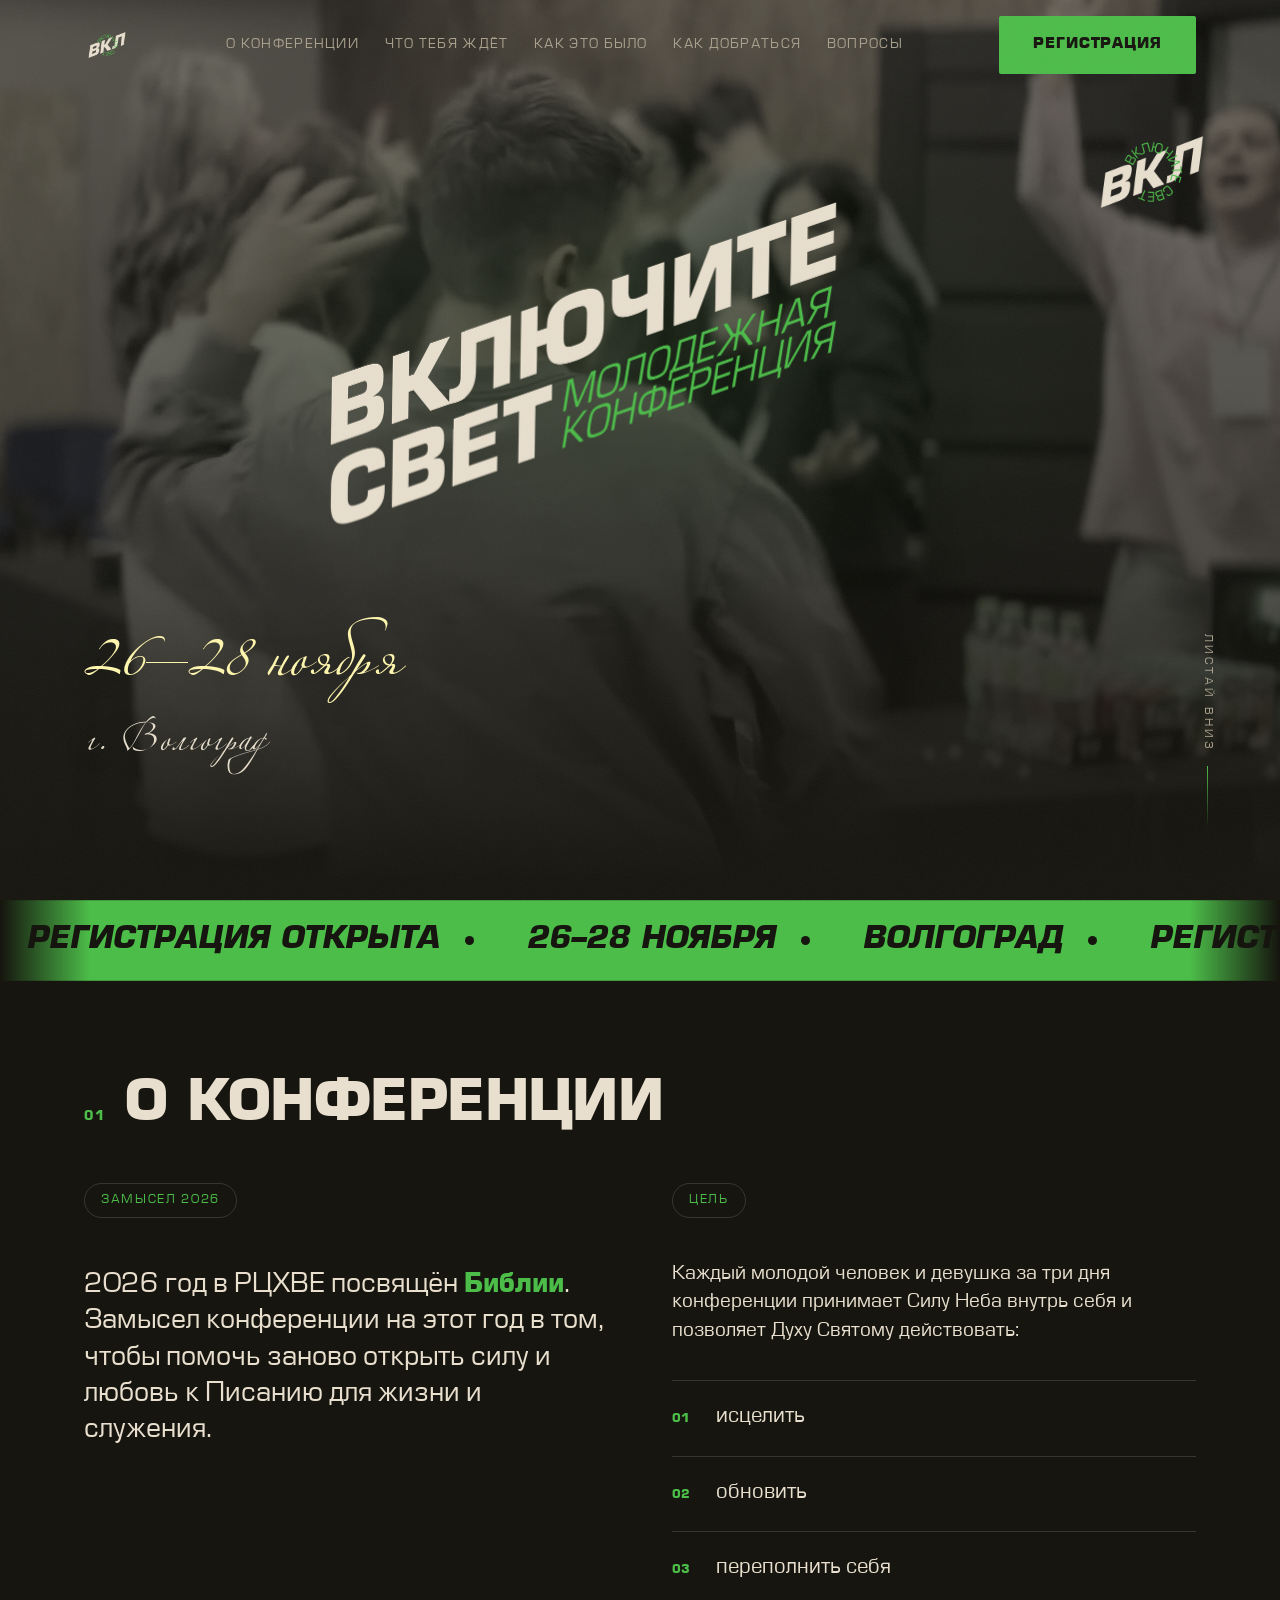
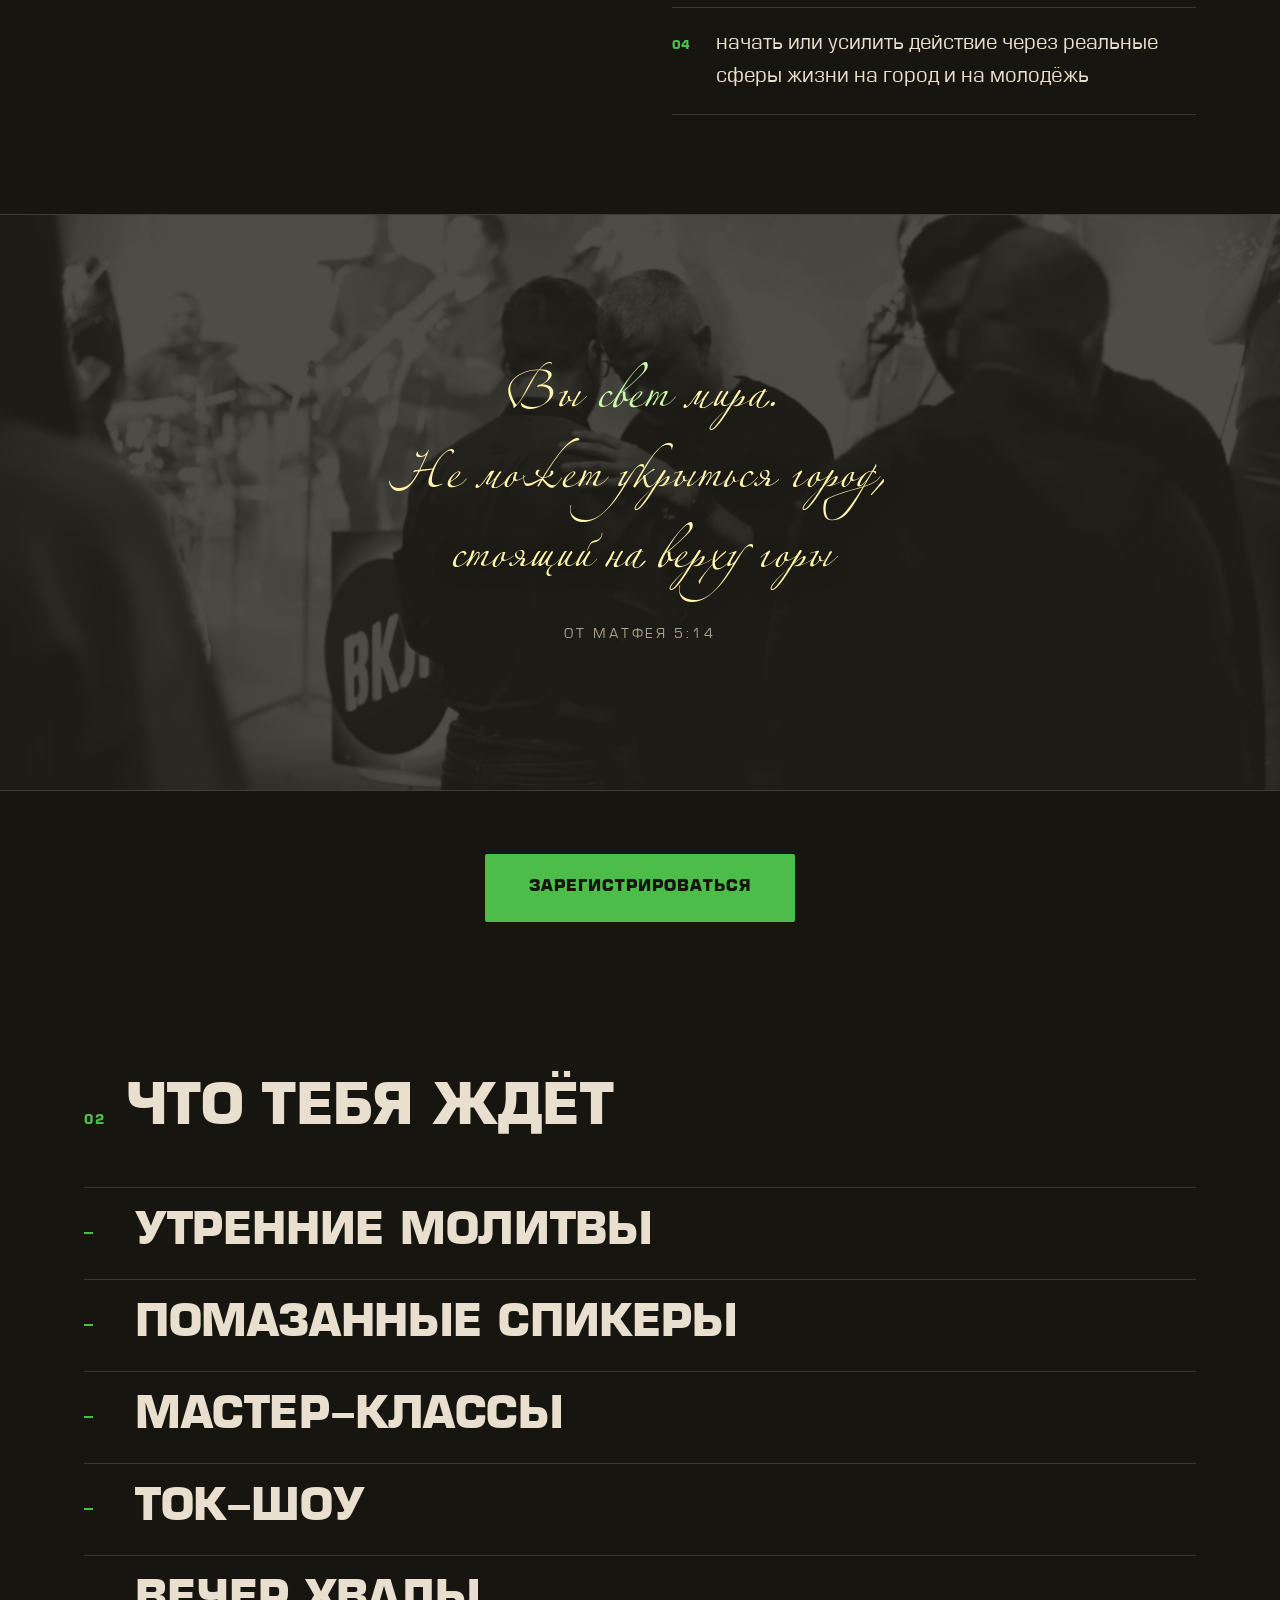
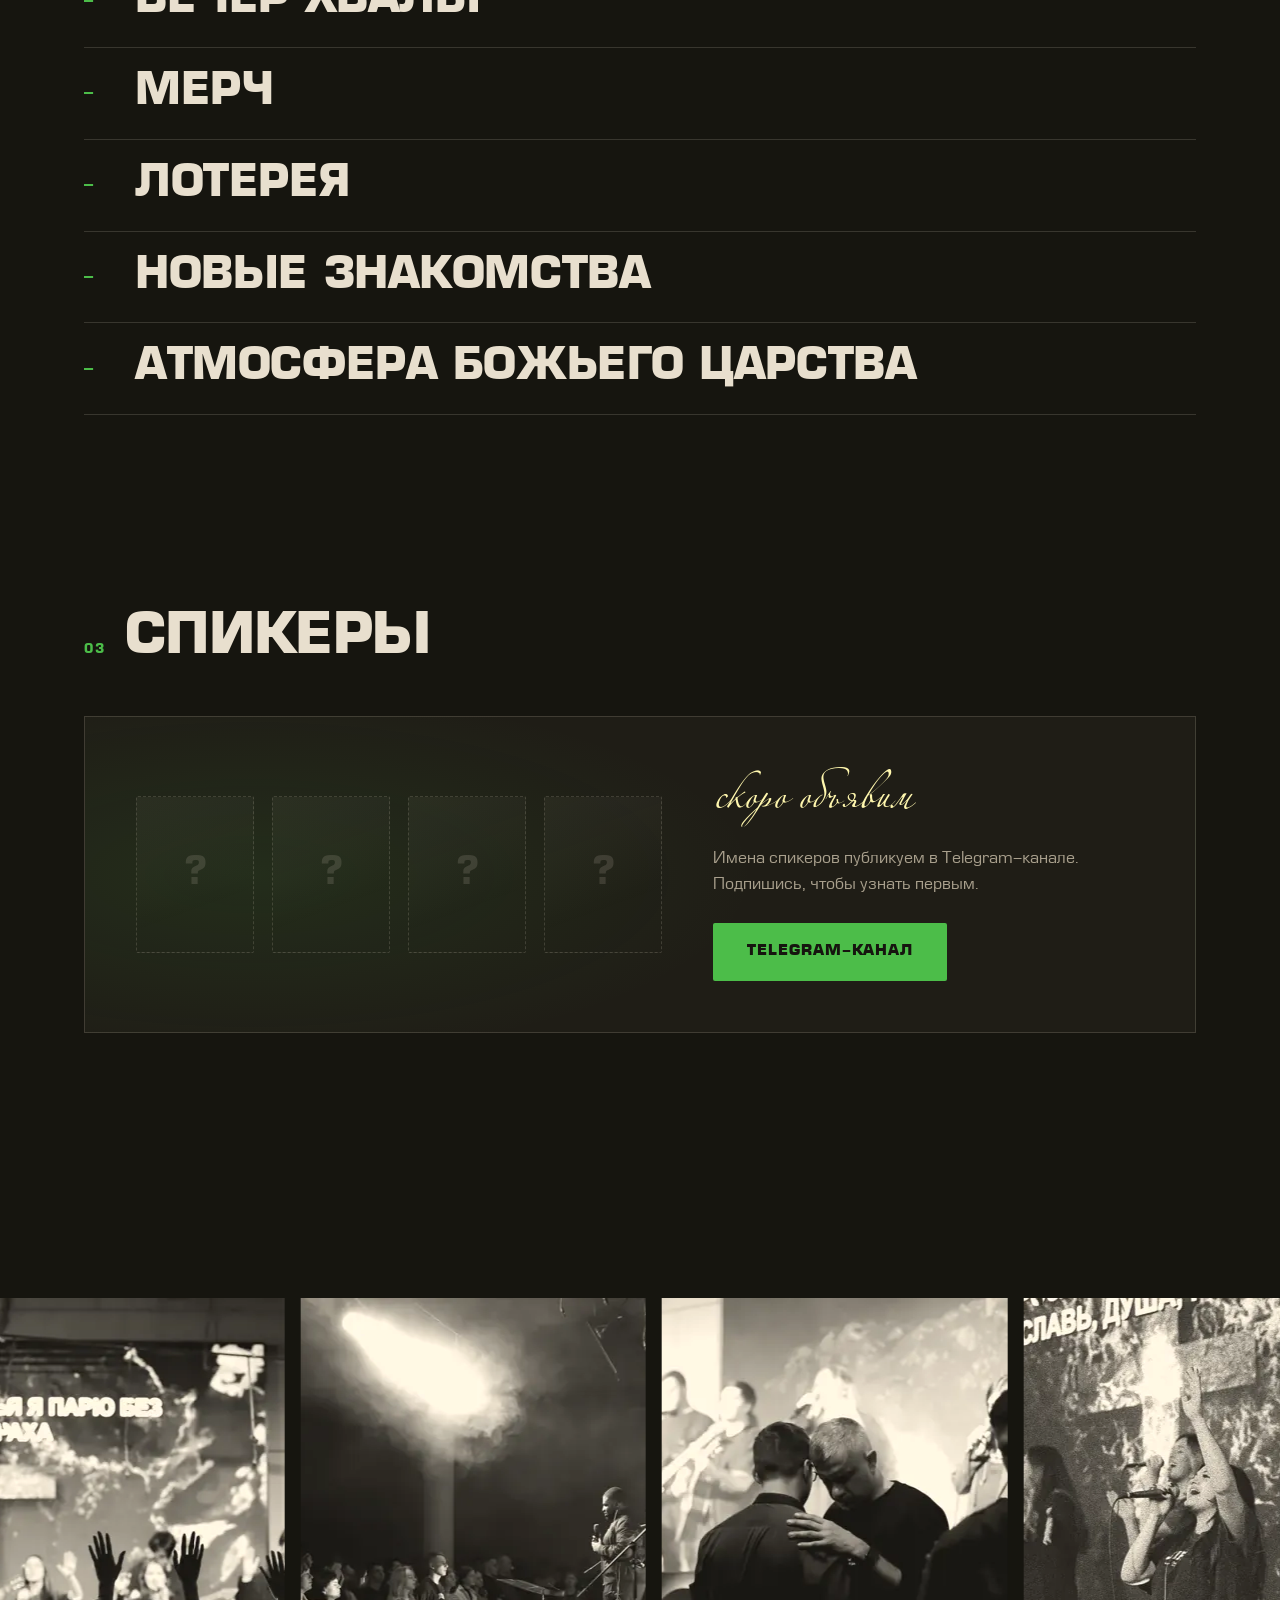
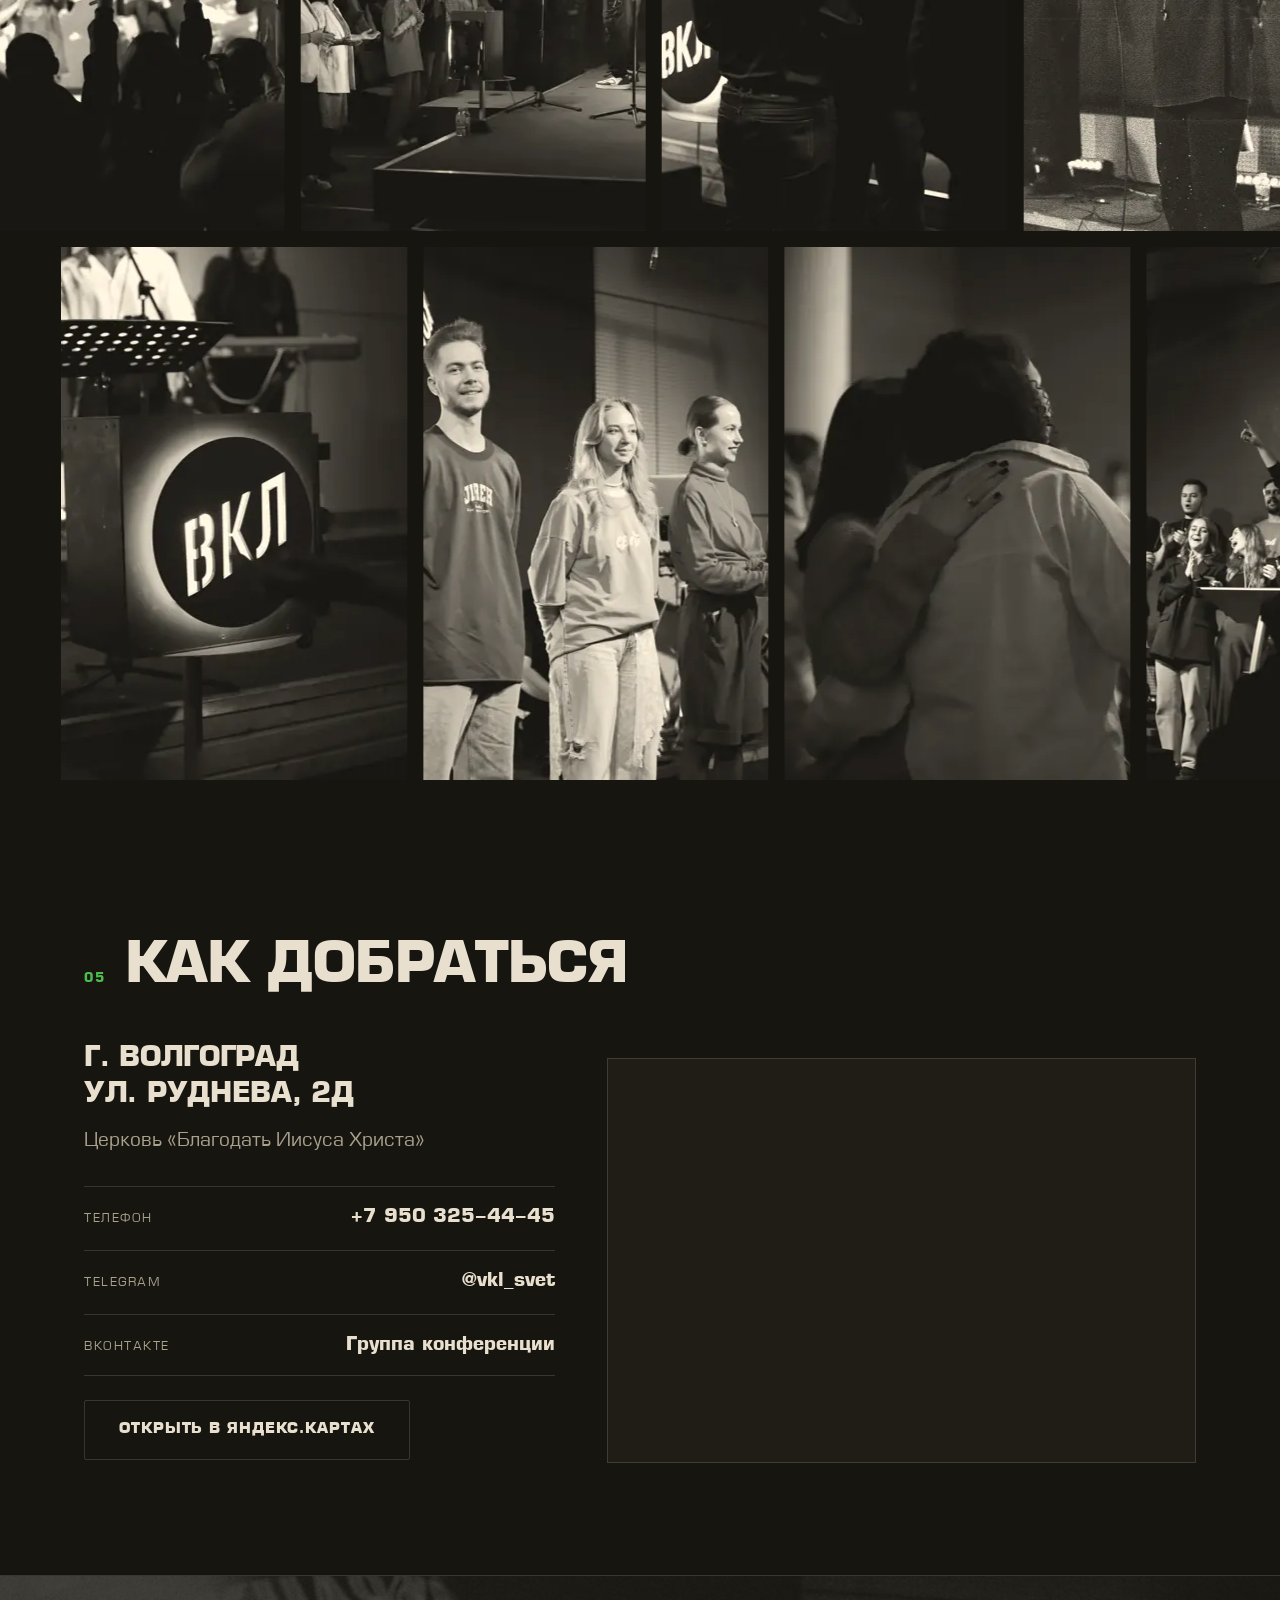
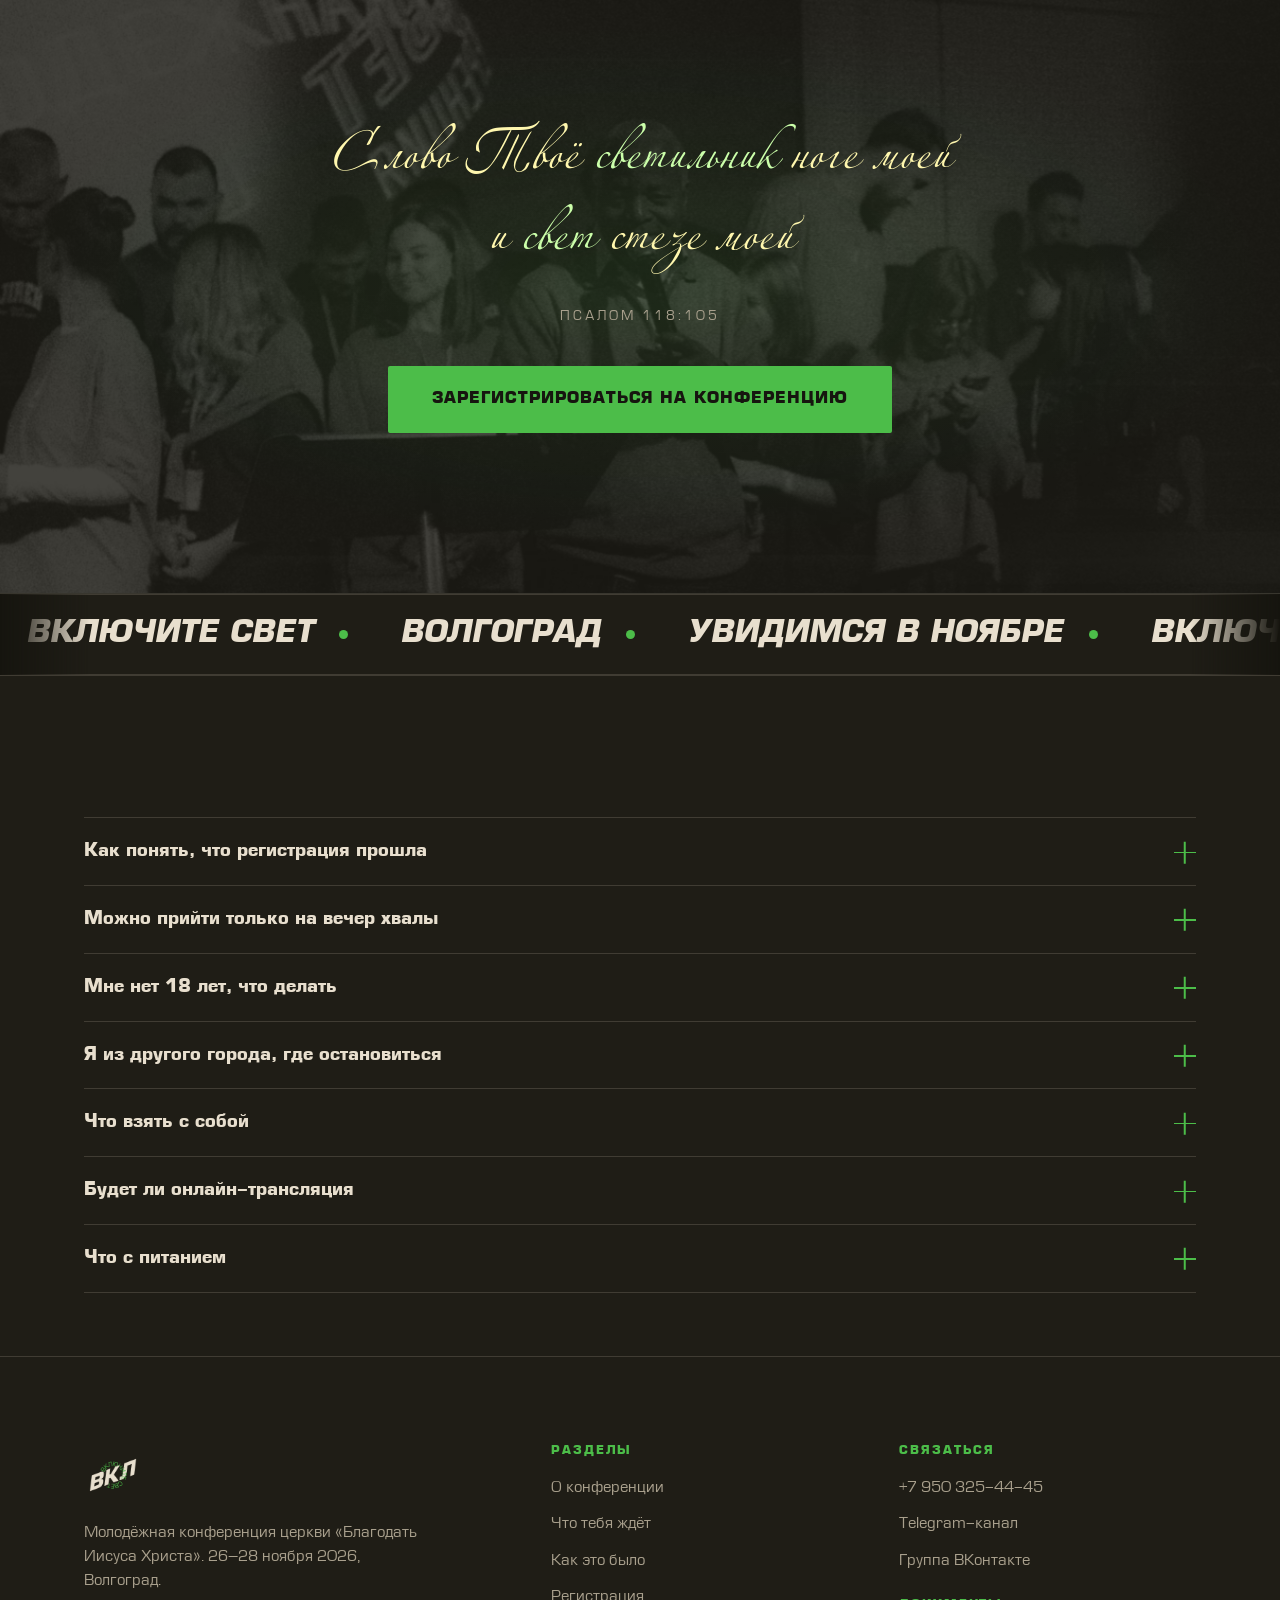
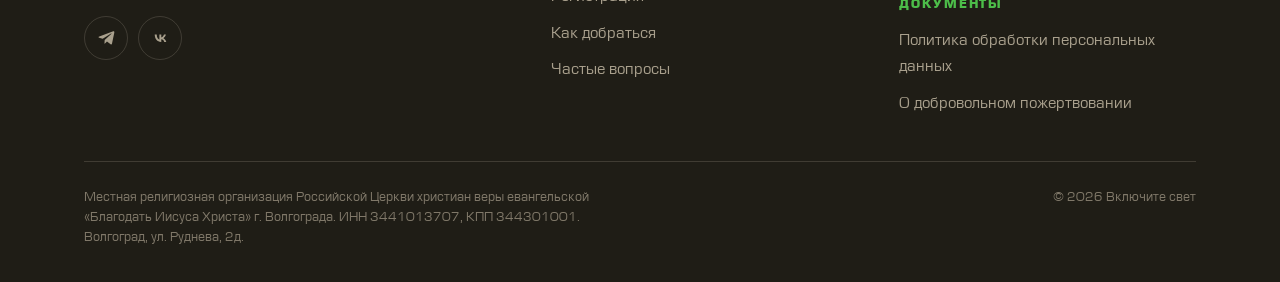
==== index.html @ 5eba21e9 "Галерея как была плюс листание, стих в финале на фото - в галерее вернулось прежнее движение лент пр" ====
<!DOCTYPE html>
<html lang="ru">
<head>
<meta charset="UTF-8">
<meta name="viewport" content="width=device-width, initial-scale=1">
<title>ВКЛЮЧИТЕ СВЕТ 2026 — молодёжная конференция, Волгоград, 26–28 ноября</title>
<meta name="description" content="Молодёжная христианская конференция «Включите свет» пройдёт 26–28 ноября 2026 года в Волгограде на улице Руднева, 2д. Регистрация открыта.">
<meta name="theme-color" content="#16150F">
<link rel="icon" href="assets/logo/vkl-round.svg" type="image/svg+xml">

<meta property="og:type" content="website">
<meta property="og:title" content="ВКЛЮЧИТЕ СВЕТ 2026 — молодёжная конференция">
<meta property="og:description" content="26–28 ноября, Волгоград, ул. Руднева, 2д.">
<meta property="og:image" content="assets/video/hero-poster.jpg">
<meta property="og:locale" content="ru_RU">

<link rel="preload" href="assets/fonts/europebold.woff2" as="font" type="font/woff2" crossorigin>
<link rel="preload" href="assets/fonts/alexandra.woff2" as="font" type="font/woff2" crossorigin>
<link rel="stylesheet" href="assets/css/style.css?v=08010300">
</head>
<body>

<!-- ============================ ХЕДЕР ============================ -->
<header class="header" id="header">
  <div class="wrap header__in">
    <a href="#top" class="header__logo" aria-label="Включите свет, на главную">
      <img src="assets/logo/mark.png" alt="Включите свет" width="58" height="58">
    </a>

    <nav class="nav" id="nav" aria-label="Основная навигация">
      <a href="#about">О конференции</a>
      <a href="#program">Что тебя ждёт</a>
      <a href="#gallery">Как это было</a>
      <a href="#place">Как добраться</a>
      <a href="#faq">Вопросы</a>
    </nav>

    <a href="register.html" class="btn header__cta">Регистрация</a>
    <button class="burger" id="burger" aria-label="Меню" aria-expanded="false" aria-controls="nav">
      <span></span><span></span><span></span>
    </button>
  </div>
</header>

<!-- ============================ ПЕРВЫЙ ЭКРАН ============================ -->
<section class="hero" id="top">
  <div class="hero__media">
    <video autoplay muted loop playsinline preload="metadata"
           poster="assets/video/hero-poster.jpg" id="heroVideo">
      <source src="assets/video/hero-1080.mp4" type="video/mp4" media="(min-width: 900px)">
      <source src="assets/video/hero-720.mp4" type="video/mp4">
    </video>
  </div>

  <img src="assets/logo/mark.png" alt="" class="hero__mark" width="320" height="320">

  <div class="wrap hero__in">
    <img src="assets/logo/lockup.png" alt="Включите свет — молодёжная конференция"
         class="hero__lockup" width="1500" height="757">

    <div class="hero__meta">
      <div class="script hero__date">26&ndash;28 ноября</div>
      <div class="script hero__place">г. Волгоград</div>
    </div>
  </div>

  <div class="hero__scroll" aria-hidden="true">Листай вниз</div>
</section>

<!-- ============================ БЕГУЩАЯ СТРОКА ============================ -->
<div class="ticker" aria-hidden="true">
  <div class="ticker__row">
    <span>Регистрация открыта</span><span>26&ndash;28 ноября</span><span>Волгоград</span>
  </div>
</div>

<!-- ============================ О КОНФЕРЕНЦИИ ============================ -->
<section class="section about" id="about">
  <div class="wrap">
    <div class="section-head rv">
      <span class="section-num">01</span>
      <h2 class="h2">О конференции</h2>
    </div>

    <div class="about__grid">
      <div class="rv">
        <span class="pill">Замысел 2026</span>
        <p class="about__lead">
          2026 год в РЦХВЕ посвящён <strong>Библии</strong>. Замысел конференции на этот год
          в том, чтобы помочь заново открыть силу и любовь к Писанию для жизни и служения.
        </p>
      </div>

      <div class="rv" data-d="2">
        <span class="pill">Цель</span>
        <p class="lead">
          Каждый молодой человек и девушка за три дня конференции принимает Силу Неба внутрь себя
          и позволяет Духу Святому действовать:
        </p>

        <div class="goals">
          <div class="goal"><span class="goal__i">01</span><span class="goal__t">исцелить</span></div>
          <div class="goal"><span class="goal__i">02</span><span class="goal__t">обновить</span></div>
          <div class="goal"><span class="goal__i">03</span><span class="goal__t">переполнить себя</span></div>
          <div class="goal"><span class="goal__i">04</span><span class="goal__t">начать или усилить действие через реальные сферы жизни на город и на молодёжь</span></div>
        </div>
      </div>
    </div>
  </div>
</section>

<!-- ============================ ЦЕНТРАЛЬНЫЙ СТИХ ============================ -->
<section class="verse verse--photo">
  <div class="verse__bg" style="background-image:url('assets/img/conf-05.webp')"></div>
  <div class="wrap rv">
    <blockquote class="verse__script mt0">
      Вы <span class="lit">свет</span> мира.<br>
      Не может укрыться город,<br>стоящий на верху горы
    </blockquote>
    <div class="verse__ref">от Матфея 5:14</div>
  </div>
</section>

<!-- ============================ ПРИЗЫВ ============================ -->
<section class="section section--tight">
  <div class="wrap center rv">
    <a href="register.html" class="btn btn--lg btn--shine">Зарегистрироваться</a>
  </div>
</section>

<!-- ============================ ЧТО ТЕБЯ ЖДЁТ ============================ -->
<section class="section" id="program">
  <div class="wrap">
    <div class="section-head rv">
      <span class="section-num">02</span>
      <h2 class="h2">Что тебя ждёт</h2>
    </div>

    <ul class="waits">
      <li class="waits__i rv">Утренние молитвы</li>
      <li class="waits__i rv" data-d="1">Помазанные спикеры</li>
      <li class="waits__i rv" data-d="2">Мастер-классы</li>
      <li class="waits__i rv" data-d="3">Ток-шоу</li>
      <li class="waits__i rv" data-d="4">Вечер хвалы</li>
      <li class="waits__i rv" data-d="5">Мерч</li>
      <li class="waits__i rv" data-d="1">Лотерея</li>
      <li class="waits__i rv" data-d="2">Новые знакомства</li>
      <li class="waits__i rv" data-d="3">Атмосфера Божьего Царства</li>
    </ul>
  </div>
</section>

<!-- ============================ СПИКЕРЫ ============================ -->
<section class="section" id="speakers">
  <div class="wrap">
    <div class="section-head rv">
      <span class="section-num">03</span>
      <h2 class="h2">Спикеры</h2>
    </div>

    <div class="soon rv">
      <div class="soon__cards" aria-hidden="true">
        <span class="soon__card"></span>
        <span class="soon__card"></span>
        <span class="soon__card"></span>
        <span class="soon__card"></span>
      </div>
      <div class="soon__body">
        <p class="script soon__t">скоро объявим</p>
        <p class="dim soon__d">
          Имена спикеров публикуем в Telegram-канале. Подпишись, чтобы узнать первым.
        </p>
        <a href="https://t.me/vkl_svet" class="btn" target="_blank" rel="noopener">Telegram-канал</a>
      </div>
    </div>
  </div>
</section>

<!-- ============================ КАК ЭТО БЫЛО ============================ -->
<section class="section section--tight gallery" id="gallery">
  <div class="wrap">
    <div class="section-head rv">
      <span class="section-num">04</span>
      <h2 class="h2">Как это было</h2>
    </div>
  </div>

  <div class="gal-row" data-speed="-0.05">
    <div class="gal-track">
    <img src="assets/img/conf-01@sm.webp" alt="Прославление на конференции" loading="lazy" width="800" height="533">
    <img src="assets/img/conf-03@sm.webp" alt="Вечер хвалы" loading="lazy" width="800" height="533">
    <img src="assets/img/conf-05@sm.webp" alt="Молитва на конференции" loading="lazy" width="800" height="533">
    <img src="assets/img/conf-07@sm.webp" alt="Участники конференции" loading="lazy" width="800" height="533">
    <img src="assets/img/conf-09@sm.webp" alt="Служение на сцене" loading="lazy" width="800" height="533">
    <img src="assets/img/conf-11@sm.webp" alt="Общение участников" loading="lazy" width="800" height="533"></div>
  </div>
  <div class="gal-row" data-speed="0.05">
    <div class="gal-track">
    <img src="assets/img/conf-04@sm.webp" alt="Поклонение" loading="lazy" width="800" height="533">
    <img src="assets/img/conf-06@sm.webp" alt="Сессия конференции" loading="lazy" width="800" height="533">
    <img src="assets/img/conf-12@sm.webp" alt="Зал конференции" loading="lazy" width="800" height="533">
    <img src="assets/img/conf-13@sm.webp" alt="Группа прославления" loading="lazy" width="800" height="533">
    <img src="assets/img/conf-14@sm.webp" alt="Молитва за участников" loading="lazy" width="800" height="533"></div>
  </div>
</section>

<!-- ============================ КАК ДОБРАТЬСЯ ============================ -->
<section class="section" id="place">
  <div class="wrap">
    <div class="section-head rv">
      <span class="section-num">05</span>
      <h2 class="h2">Как добраться</h2>
    </div>

    <div class="place__grid">
      <div class="rv">
        <h3 class="h3 place__addr">
          <span>г. Волгоград</span>
          <span>ул. Руднева, 2д</span>
        </h3>
        <p class="lead dim" style="margin-top:18px">Церковь «Благодать Иисуса Христа»</p>

        <div class="contacts">
          <a class="contact" href="tel:+79503254445">
            <span class="contact__k">Телефон</span>
            <span class="contact__v">+7 950 325-44-45</span>
          </a>
          <a class="contact" href="https://t.me/vkl_svet" target="_blank" rel="noopener">
            <span class="contact__k">Telegram</span>
            <span class="contact__v">@vkl_svet</span>
          </a>
          <a class="contact" href="https://vk.ru/club227032552" target="_blank" rel="noopener">
            <span class="contact__k">ВКонтакте</span>
            <span class="contact__v">Группа конференции</span>
          </a>
        </div>

        <p style="margin-top:24px">
          <a href="https://yandex.ru/maps/?text=Волгоград, улица Руднева, 2д" class="btn btn--ghost"
             target="_blank" rel="noopener">Открыть в Яндекс.Картах</a>
        </p>
      </div>

      <div class="map rv" data-d="2">
        <iframe
          src="https://yandex.ru/map-widget/v1/?text=%D0%92%D0%BE%D0%BB%D0%B3%D0%BE%D0%B3%D1%80%D0%B0%D0%B4%2C%20%D1%83%D0%BB%D0%B8%D1%86%D0%B0%20%D0%A0%D1%83%D0%B4%D0%BD%D0%B5%D0%B2%D0%B0%2C%202%D0%B4&amp;z=17"
          title="Карта: Волгоград, улица Руднева, 2д"
          loading="lazy" allowfullscreen></iframe>
      </div>
    </div>
  </div>
</section>

<!-- ============================ ФИНАЛЬНЫЙ СТИХ И ПРИЗЫВ ============================ -->
<section class="verse verse--photo final">
  <div class="verse__bg" style="background-image:url('assets/img/conf-09.webp')"></div>
  <div class="wrap center rv">
    <blockquote class="verse__script mt0">
      Слово Твоё <span class="lit">светильник</span> ноге моей<br>
      и <span class="lit">свет</span> стезе моей
    </blockquote>
    <div class="verse__ref">Псалом 118:105</div>
    <p style="margin-top:38px">
      <a href="register.html" class="btn btn--lg btn--shine">Зарегистрироваться на конференцию</a>
    </p>
  </div>
</section>

<div class="ticker ticker--dark ticker--fast" aria-hidden="true">
  <div class="ticker__row">
    <span>Включите свет</span><span>Волгоград</span><span>Увидимся в ноябре</span>
  </div>
</div>

<!-- ============================ ВОПРОСЫ ============================ -->
<section class="section section--tight faq-section" id="faq">
  <div class="wrap">
    <div class="section-head rv">
      <span class="section-num">06</span>
      <h2 class="h3">Частые вопросы</h2>
    </div>

    <div class="faq rv">
      <div class="q">
        <button class="q__btn" type="button">Как понять, что регистрация прошла<span class="q__ic" aria-hidden="true"></span></button>
        <div class="q__body"><div><p>
          Регистрация подтверждается после поступления пожертвования. Сразу после оплаты
          ты увидишь подтверждение на странице, а данные попадут к организаторам.
        </p></div></div>
      </div>

      <div class="q">
        <button class="q__btn" type="button">Можно прийти только на вечер хвалы<span class="q__ic" aria-hidden="true"></span></button>
        <div class="q__body"><div><p>
          Вечер хвалы пройдёт в пятницу, 27 ноября, вход на него свободный и регистрация
          не нужна. Для участия в сессиях конференции регистрация обязательна.
        </p></div></div>
      </div>

      <div class="q">
        <button class="q__btn" type="button">Мне нет 18 лет, что делать<span class="q__ic" aria-hidden="true"></span></button>
        <div class="q__body"><div><p>
          Зарегистрироваться можно с 14 лет. Понадобится доверенность от родителей
          на совершеннолетнего сопровождающего, а самым младшим участникам ещё и согласие.
          Бланки можно скачать прямо в форме регистрации, оригиналы привозишь с собой.
        </p></div></div>
      </div>

      <div class="q">
        <button class="q__btn" type="button">Я из другого города, где остановиться<span class="q__ic" aria-hidden="true"></span></button>
        <div class="q__body"><div><p>
          Рядом с местом проведения есть недорогие хостелы. Информацию по проживанию
          публикуем в Telegram-канале конференции.
        </p></div></div>
      </div>

      <div class="q">
        <button class="q__btn" type="button">Что взять с собой<span class="q__ic" aria-hidden="true"></span></button>
        <div class="q__body"><div><p>
          Обязательно возьми <b>бумажную Библию</b>: в год Библии она будет нужна тебе
          на сессиях. Ещё блокнот для записей. Если тебе нет 18 лет, добавь документы
          от родителей.
        </p></div></div>
      </div>

      <div class="q">
        <button class="q__btn" type="button">Будет ли онлайн-трансляция<span class="q__ic" aria-hidden="true"></span></button>
        <div class="q__body"><div><p>
          Сессии можно будет смотреть онлайн. Ссылки публикуем в Telegram-канале
          в дни конференции, регистрация для просмотра не нужна.
        </p></div></div>
      </div>

      <div class="q">
        <button class="q__btn" type="button">Что с питанием<span class="q__ic" aria-hidden="true"></span></button>
        <div class="q__body"><div><p>
          В перерывах между сессиями работают кофе-брейки. В обед участников ждёт
          горячее, салат и чай. Рядом с местом проведения работает кафе, если захочется
          более плотного обеда.
        </p></div></div>
      </div>
    </div>
  </div>
</section>

<!-- ============================ ФУТЕР ============================ -->
<footer class="footer">
  <div class="wrap">
    <div class="footer__top">
      <div>
        <img src="assets/logo/mark.png" alt="" width="58" height="58" style="margin-bottom:18px">
        <p class="dim" style="font-size:15px;max-width:34ch">
          Молодёжная конференция церкви «Благодать Иисуса Христа».
          26&ndash;28 ноября 2026, Волгоград.
        </p>

        <div class="socials">
          <a href="https://t.me/vkl_svet" target="_blank" rel="noopener" aria-label="Telegram">
            <svg viewBox="0 0 24 24"><path d="M21.9 4.3l-3 14.2c-.2 1-.8 1.3-1.7.8l-4.6-3.4-2.2 2.1c-.2.2-.5.5-1 .5l.3-4.7L18.3 6c.4-.3-.1-.5-.6-.2L7.2 12.4l-4.5-1.4c-1-.3-1-1 .2-1.4l17.6-6.8c.8-.3 1.5.2 1.4 1.5z"/></svg>
          </a>
          <a href="https://vk.ru/club227032552" target="_blank" rel="noopener" aria-label="ВКонтакте">
            <svg viewBox="0 0 24 24"><path d="M12.8 16.3c-5 0-8-3.5-8.1-9.2h2.5c.1 4.2 2 6 3.4 6.4V7.1h2.4v3.6c1.4-.2 2.9-1.8 3.4-3.6h2.4c-.4 2.2-2 3.8-3.1 4.5 1.1.5 2.9 2 3.6 4.7h-2.6c-.5-1.7-1.9-3-3.7-3.2v3.2h-.2z"/></svg>
          </a>
        </div>
      </div>

      <div>
        <h4>Разделы</h4>
        <ul>
          <li><a href="#about">О конференции</a></li>
          <li><a href="#program">Что тебя ждёт</a></li>
          <li><a href="#gallery">Как это было</a></li>
          <li><a href="register.html">Регистрация</a></li>
          <li><a href="#place">Как добраться</a></li>
          <li><a href="#faq">Частые вопросы</a></li>
        </ul>
      </div>

      <div>
        <h4>Связаться</h4>
        <ul>
          <li><a href="tel:+79503254445">+7 950 325-44-45</a></li>
          <li><a href="https://t.me/vkl_svet" target="_blank" rel="noopener">Telegram-канал</a></li>
          <li><a href="https://vk.ru/club227032552" target="_blank" rel="noopener">Группа ВКонтакте</a></li>
        </ul>
        <h4 style="margin-top:26px">Документы</h4>
        <ul>
          <li><a href="privacy.html">Политика обработки персональных данных</a></li>
          <li><a href="offer.html">О добровольном пожертвовании</a></li>
        </ul>
      </div>
    </div>

    <div class="footer__bot">
      <div class="footer__legal">
        Местная религиозная организация Российской Церкви христиан веры евангельской
        «Благодать Иисуса Христа» г. Волгограда. ИНН 3441013707, КПП 344301001.
        Волгоград, ул. Руднева, 2д.
      </div>
      <div>© 2026 Включите свет</div>
    </div>
  </div>
</footer>

<!-- ============================ МОБИЛЬНАЯ ПАНЕЛЬ ============================ -->
<div class="mbar" id="mbar">
  <a href="register.html" class="btn">Регистрация</a>
</div>

<script src="assets/js/app.js?v=08010300"></script>
</body>
</html>
---- assets/css/style.css ----
/* ==========================================================================
   ВКЛЮЧИТЕ СВЕТ 2026 — молодёжная конференция, Волгоград
   Фирменный стиль: винтаж вместо неона (по мудборду 2026)
   ========================================================================== */

/* --- Шрифты ------------------------------------------------------------- */
@font-face {
  font-family: 'Europe';
  src: url('../fonts/europenormal.woff2') format('woff2');
  font-weight: 400; font-style: normal; font-display: swap;
}
@font-face {
  font-family: 'Europe';
  src: url('../fonts/europeitalic.woff2') format('woff2');
  font-weight: 400; font-style: italic; font-display: swap;
}
@font-face {
  font-family: 'Europe';
  src: url('../fonts/europebold.woff2') format('woff2');
  font-weight: 700; font-style: normal; font-display: swap;
}
@font-face {
  font-family: 'Europe';
  src: url('../fonts/europebolditalic.woff2') format('woff2');
  font-weight: 700; font-style: italic; font-display: swap;
}
@font-face {
  font-family: 'Alexandra';
  src: url('../fonts/alexandra.woff2') format('woff2');
  font-weight: 400; font-style: normal; font-display: swap;
}

/* --- Переменные --------------------------------------------------------- */
:root {
  /* палитра 2026, замерена с мудборда */
  --green:       #4CBD49;
  --green-lt:    #CBFFAA;
  --teal:        #568686;
  --yellow:      #FFF7AE;
  --ochre:       #AB804D;
  --cream:       #E8DFCE;

  --ink:         #16150F;   /* глубокий графит, основной фон */
  --ink-2:       #1F1D16;
  --ink-3:       #2A2721;
  --paper:       #F3EEE2;   /* светлая бумага */

  --text:        var(--cream);
  --text-dim:    #A9A08D;
  --line:        rgba(232, 223, 206, .16);

  --wrap:        1240px;
  --gutter:      clamp(20px, 5vw, 64px);
  --radius:      2px;

  --ease:        cubic-bezier(.22, 1, .36, 1);
  --slant:       -8deg;      /* фирменный наклон, мягче логотипного 20° */
}

/* --- База --------------------------------------------------------------- */
*, *::before, *::after { box-sizing: border-box; }

html {
  scroll-behavior: smooth;
  -webkit-text-size-adjust: 100%;
  /* фиксированная шапка не должна накрывать заголовок при переходе по якорю */
  scroll-padding-top: 96px;
}
@media (prefers-reduced-motion: reduce) {
  html { scroll-behavior: auto; }
  *, *::before, *::after {
    animation-duration: .01ms !important;
    animation-iteration-count: 1 !important;
    transition-duration: .01ms !important;
  }
}

body {
  margin: 0;
  background: var(--ink);
  color: var(--text);
  font-family: 'Europe', 'Helvetica Neue', Arial, sans-serif;
  font-size: clamp(16px, 1.05vw, 18px);
  line-height: 1.6;
  overflow-x: hidden;
  /* тонкое зерно поверх всего фона — «потёртая бумага» из мудборда */
  background-image:
    radial-gradient(ellipse 80% 50% at 50% -10%, rgba(76,189,73,.07), transparent 60%);
}

/* зерно отдельным слоем, чтобы не мешать фонам секций */
body::after {
  content: '';
  position: fixed;
  inset: 0;
  z-index: 9999;
  pointer-events: none;
  opacity: .05;
  background-image: url("data:image/svg+xml,%3Csvg xmlns='http://www.w3.org/2000/svg' width='140' height='140'%3E%3Cfilter id='n'%3E%3CfeTurbulence type='fractalNoise' baseFrequency='.85' numOctaves='3'/%3E%3C/filter%3E%3Crect width='140' height='140' filter='url(%23n)'/%3E%3C/svg%3E");
}

img, video, svg { max-width: 100%; display: block; }
a { color: inherit; text-decoration: none; }
button { font: inherit; color: inherit; }

/* --- Типографика -------------------------------------------------------- */
h1, h2, h3, h4 {
  font-weight: 700;
  line-height: .92;
  letter-spacing: -.01em;
  text-transform: uppercase;
  margin: 0;
}

.h-display {
  font-size: clamp(48px, 11vw, 168px);
  font-style: italic;
  line-height: .82;
}
.h1 { font-size: clamp(34px, 6.2vw, 88px); }
.h2 { font-size: clamp(28px, 4.4vw, 62px); }
.h3 { font-size: clamp(21px, 2.2vw, 30px); }

.script {
  font-family: 'Alexandra', 'Marck', cursive;
  font-weight: 400;
  font-style: normal;
  text-transform: none;
  letter-spacing: 0;
  line-height: 1.1;
  color: var(--yellow);
}

.lead {
  font-size: clamp(18px, 1.5vw, 23px);
  line-height: 1.5;
  color: var(--cream);
}
.dim { color: var(--text-dim); }
.green { color: var(--green); }
.tnum { font-variant-numeric: tabular-nums; }

/* ₽ в шрифте Europe отсутствует, подставляем системный */
.rub { font-family: 'Helvetica Neue', Arial, sans-serif; font-weight: 400; letter-spacing: 0; }
.nowrap, .price__v { white-space: nowrap; }

/* --- Сетка -------------------------------------------------------------- */
.wrap {
  width: 100%;
  max-width: var(--wrap);
  margin-inline: auto;
  padding-inline: var(--gutter);
}

.section {
  position: relative;
  padding-block: clamp(72px, 11vh, 150px);
}
.section--tight { padding-block: clamp(52px, 7vh, 96px); }

.section-head {
  display: flex;
  align-items: baseline;
  gap: 18px;
  margin-bottom: clamp(30px, 4vw, 56px);
  flex-wrap: wrap;
}
.section-num {
  font-size: 13px;
  letter-spacing: .18em;
  color: var(--green);
  font-weight: 700;
}

/* --- Кнопки ------------------------------------------------------------- */
.btn {
  --btn-bg: var(--green);
  --btn-fg: var(--ink);
  position: relative;
  display: inline-flex;
  align-items: center;
  justify-content: center;
  gap: 12px;
  padding: 17px 34px;
  background: var(--btn-bg);
  color: var(--btn-fg);
  border: 0;
  border-radius: var(--radius);
  font-weight: 700;
  font-size: 15px;
  letter-spacing: .06em;
  text-transform: uppercase;
  cursor: pointer;
  overflow: hidden;
  transition: transform .45s var(--ease), box-shadow .45s var(--ease);
  isolation: isolate;
}
.btn::before {
  content: '';
  position: absolute;
  inset: 0;
  z-index: -1;
  background: var(--green-lt);
  transform: translateY(101%);
  transition: transform .5s var(--ease);
}
.btn:hover { transform: translateY(-2px); box-shadow: 0 12px 34px rgba(76,189,73,.26); }
.btn:hover::before { transform: translateY(0); }
.btn:active { transform: translateY(0); }
.btn:focus-visible { outline: 2px solid var(--green-lt); outline-offset: 3px; }

.btn--ghost {
  --btn-bg: transparent;
  --btn-fg: var(--cream);
  border: 1px solid var(--line);
}
.btn--ghost::before { background: var(--cream); }
.btn--ghost:hover { --btn-fg: var(--ink); box-shadow: none; }

.btn--lg { padding: 21px 44px; font-size: 16px; }
.btn[disabled] { opacity: .4; pointer-events: none; }

/* --- Хедер -------------------------------------------------------------- */
.header {
  position: fixed;
  inset: 0 0 auto 0;
  z-index: 100;
  padding-block: 16px;
  transition: background .5s var(--ease), backdrop-filter .5s var(--ease), padding .5s var(--ease);
}
.header.is-stuck {
  background: rgba(22,21,15,.86);
  backdrop-filter: blur(14px);
  padding-block: 10px;
  border-bottom: 1px solid var(--line);
}
.header__in {
  display: flex;
  align-items: center;
  justify-content: space-between;
  gap: 20px;
}
.header__logo {
  display: flex;
  align-items: center;
  gap: 12px;
  font-weight: 700;
  font-style: italic;
  font-size: 19px;
  letter-spacing: .02em;
}
.header__logo svg, .header__logo img { width: 46px; height: 46px; flex: none; }

.nav {
  display: flex;
  align-items: center;
  gap: clamp(16px, 2vw, 32px);
}
.nav a {
  font-size: 13px;
  letter-spacing: .1em;
  text-transform: uppercase;
  color: var(--text-dim);
  transition: color .3s;
  position: relative;
}
.nav a::after {
  content: '';
  position: absolute;
  left: 0; bottom: -5px;
  width: 100%; height: 1px;
  background: var(--green);
  transform: scaleX(0);
  transform-origin: right;
  transition: transform .4s var(--ease);
}
.nav a:hover { color: var(--cream); }
.nav a:hover::after { transform: scaleX(1); transform-origin: left; }

.burger { display: none; background: none; border: 0; cursor: pointer; padding: 10px; }
.burger span {
  display: block; width: 26px; height: 2px; background: var(--cream);
  transition: transform .4s var(--ease), opacity .3s;
}
.burger span + span { margin-top: 6px; }
.burger.is-open span:nth-child(1) { transform: translateY(8px) rotate(45deg); }
.burger.is-open span:nth-child(2) { opacity: 0; }
.burger.is-open span:nth-child(3) { transform: translateY(-8px) rotate(-45deg); }

@media (max-width: 900px) {
  .burger { display: block; }
  /* backdrop-filter делает шапку containing block для fixed-потомков,
     из-за этого выпадающее меню привязывалось к шапке, а не к экрану */
  .header.is-stuck { backdrop-filter: none; background: rgba(22,21,15,.96); }
  .header .nav {
    position: fixed;
    top: 0; left: 0;
    width: 100%;
    height: 100svh;
    flex-direction: column;
    justify-content: center;
    gap: 26px;
    background: var(--ink);
    transform: translateY(-100%);
    transition: transform .6s var(--ease);
    visibility: hidden;
  }
  .header .nav.is-open { visibility: visible; }
  .header .nav.is-open { transform: translateY(0); }
  .nav a { font-size: 20px; }
  .header__cta { display: none; }
}

/* --- Первый экран ------------------------------------------------------- */
.hero {
  position: relative;
  min-height: 100svh;
  display: flex;
  align-items: flex-end;
  overflow: hidden;
  padding-bottom: clamp(40px, 8vh, 90px);
}
.hero__media {
  position: absolute;
  inset: 0;
  z-index: 0;
}
.hero__media video,
.hero__media img {
  width: 100%;
  height: 100%;
  object-fit: cover;
  /* приглушаем видео под винтажную гамму мудборда */
  filter: grayscale(.72) contrast(1.06) brightness(.62) sepia(.18);
  transform: scale(1.04);
}
.hero__media::after {
  content: '';
  position: absolute;
  inset: 0;
  background:
    linear-gradient(to top, var(--ink) 2%, rgba(22,21,15,.55) 38%, rgba(22,21,15,.35) 100%),
    radial-gradient(ellipse 60% 45% at 50% 40%, rgba(76,189,73,.16), transparent 70%);
}

.hero__in { position: relative; z-index: 2; width: 100%; }

/* знак-печать в правом верхнем углу: по брендбуку акцентный лого ставится в угол макета */
.hero__mark {
  position: absolute;
  z-index: 2;
  top: clamp(96px, 15vh, 170px);
  right: var(--gutter);
  width: clamp(78px, 9vw, 132px);
  opacity: .92;
  animation: markIn 1.4s var(--ease) both;
}
/* на телефоне знак уже есть в шапке, второй раз он только мешает */
@media (max-width: 760px) {
  .hero__mark { display: none; }
}
@keyframes markIn {
  from { opacity: 0; transform: rotate(-40deg) scale(.7); }
  to   { opacity: 1; transform: rotate(0) scale(1); }
}

.hero__title {
  transform: skewX(var(--slant));
  transform-origin: left bottom;
}
.hero__title span { display: block; }
.hero__sub {
  font-size: clamp(13px, 1.5vw, 19px);
  letter-spacing: .3em;
  text-transform: uppercase;
  color: var(--green);
  font-weight: 700;
  margin-top: 14px;
}

.hero__meta {
  display: flex;
  flex-wrap: wrap;
  align-items: flex-end;
  gap: clamp(20px, 4vw, 60px);
  margin-top: clamp(26px, 4vh, 50px);
}
.hero__date {
  font-size: clamp(40px, 6.4vw, 86px);
  line-height: .9;
}
.hero__place {
  font-size: clamp(24px, 3vw, 40px);
  color: var(--cream);
}
.hero__actions {
  display: flex;
  flex-wrap: wrap;
  gap: 14px;
  margin-top: clamp(26px, 4vh, 44px);
}

.hero__scroll {
  position: absolute;
  right: var(--gutter);
  bottom: clamp(40px, 8vh, 90px);
  z-index: 2;
  writing-mode: vertical-rl;
  font-size: 11px;
  letter-spacing: .28em;
  text-transform: uppercase;
  color: var(--text-dim);
  display: flex;
  align-items: center;
  gap: 14px;
}
.hero__scroll::after {
  content: '';
  width: 1px;
  height: 62px;
  background: linear-gradient(var(--green), transparent);
  animation: scrollLine 2.4s ease-in-out infinite;
}
@keyframes scrollLine {
  0%, 100% { transform: scaleY(.35); transform-origin: top; opacity: .5; }
  50%      { transform: scaleY(1);   transform-origin: top; opacity: 1; }
}
@media (max-width: 900px) { .hero__scroll { display: none; } }

/* --- Бегущая строка ----------------------------------------------------- */
.ticker {
  position: relative;
  z-index: 3;
  background: var(--green);
  color: var(--ink);
  padding-block: 15px;
  overflow: hidden;
  border-block: 1px solid rgba(22,21,15,.2);
  /* по краям слова затухают: обрезанное слово больше не читается как опечатка */
  -webkit-mask-image: linear-gradient(90deg, transparent, #000 7%, #000 93%, transparent);
          mask-image: linear-gradient(90deg, transparent, #000 7%, #000 93%, transparent);
}
.ticker__row {
  display: flex;
  width: max-content;
  animation: tick 38s linear infinite;
}
.ticker:hover .ticker__row { animation-play-state: paused; }
.ticker__row span {
  font-size: clamp(19px, 2.4vw, 34px);
  font-weight: 700;
  font-style: italic;
  text-transform: uppercase;
  padding-inline: 26px;
  white-space: nowrap;
  display: flex;
  align-items: center;
  gap: 26px;
}
.ticker__row span::after {
  content: '';
  width: 9px; height: 9px;
  border-radius: 50%;
  background: var(--ink);
  flex: none;
}
@keyframes tick { from { transform: translateX(0); } to { transform: translateX(-50%); } }

.ticker--dark { background: var(--ink-2); color: var(--cream); border-color: var(--line); }
.ticker--dark .ticker__row span::after { background: var(--green); }

/* --- Появление при скролле ---------------------------------------------- */
.rv {
  opacity: 0;
  transform: translateY(34px);
  transition: opacity 1s var(--ease), transform 1s var(--ease);
}
.rv.is-in { opacity: 1; transform: none; }
.rv[data-d="1"] { transition-delay: .1s; }
.rv[data-d="2"] { transition-delay: .2s; }
.rv[data-d="3"] { transition-delay: .3s; }
.rv[data-d="4"] { transition-delay: .4s; }
.rv[data-d="5"] { transition-delay: .5s; }

/* построчное появление заголовков */
.rv-line { display: block; overflow: hidden; }
.rv-line > * {
  display: block;
  transform: translateY(105%);
  transition: transform 1.1s var(--ease);
}
.is-in .rv-line > * { transform: none; }
.rv-line:nth-child(2) > * { transition-delay: .09s; }
.rv-line:nth-child(3) > * { transition-delay: .18s; }

/* --- О конференции ------------------------------------------------------ */
.about { background: var(--ink); }
.about__grid {
  display: grid;
  grid-template-columns: 1fr 1fr;
  gap: clamp(30px, 5vw, 80px);
  align-items: start;
}
@media (max-width: 860px) { .about__grid { grid-template-columns: 1fr; } }

.about__lead { font-size: clamp(20px, 2.1vw, 29px); line-height: 1.35; }
.about__lead strong { color: var(--green); font-weight: 700; }

.pill {
  display: inline-block;
  padding: 7px 16px;
  border: 1px solid var(--line);
  border-radius: 100px;
  font-size: 12px;
  letter-spacing: .14em;
  text-transform: uppercase;
  color: var(--green);
  margin-bottom: 22px;
}

.goals { display: grid; gap: 2px; margin-top: 34px; }
.goal {
  display: flex;
  align-items: baseline;
  gap: 18px;
  padding: 20px 0;
  border-top: 1px solid var(--line);
}
.goal:last-child { border-bottom: 1px solid var(--line); }
.goal__i {
  font-size: 12px;
  color: var(--green);
  font-weight: 700;
  flex: none;
  width: 26px;
}
.goal__t { font-size: clamp(17px, 1.6vw, 21px); }

/* --- Стих Писания (разделитель) ----------------------------------------- */
.verse {
  position: relative;
  text-align: center;
  padding-block: clamp(80px, 14vh, 170px);
  background:
    linear-gradient(var(--ink-2), var(--ink-2)),
    var(--ink);
  border-block: 1px solid var(--line);
  overflow: hidden;
}
.verse__bg {
  position: absolute;
  inset: 0;
  opacity: .1;
  background-size: cover;
  background-position: center;
  filter: grayscale(1);
}
.verse__q {
  position: relative;
  font-size: clamp(23px, 3.4vw, 50px);
  line-height: 1.22;
  font-style: italic;
  font-weight: 700;
  text-transform: none;
  max-width: 17ch;
  margin-inline: auto;
}
.verse__q .lit { color: var(--green); }
.verse__ref {
  position: relative;
  margin-top: 26px;
  font-size: 13px;
  letter-spacing: .22em;
  text-transform: uppercase;
  color: var(--text-dim);
}

/* --- Что тебя ждёт ------------------------------------------------------ */
.cards {
  display: grid;
  grid-template-columns: repeat(auto-fit, minmax(255px, 1fr));
  gap: 2px;
  background: var(--line);
  border: 1px solid var(--line);
}
.card {
  position: relative;
  background: var(--ink);
  padding: clamp(28px, 3vw, 44px);
  min-height: 260px;
  display: flex;
  flex-direction: column;
  /* по верху, иначе заголовки в соседних карточках стоят на разной высоте */
  justify-content: flex-start;
  gap: clamp(18px, 2.4vw, 34px);
  overflow: hidden;
  transition: background .5s var(--ease);
}
.card__t { min-height: 2.05em; }
.card::before {
  content: '';
  position: absolute;
  inset: auto 0 0 0;
  height: 2px;
  background: var(--green);
  transform: scaleX(0);
  transform-origin: left;
  transition: transform .6s var(--ease);
}
.card:hover { background: var(--ink-2); }
.card:hover::before { transform: scaleX(1); }
.card__n {
  font-size: 12px;
  letter-spacing: .16em;
  color: var(--green);
  font-weight: 700;
}
.card__t { font-size: clamp(20px, 2vw, 27px); }
.card__d { color: var(--text-dim); font-size: 15px; line-height: 1.55; }

/* --- Спикеры ------------------------------------------------------------ */
.speakers__soon {
  border: 1px dashed var(--line);
  padding: clamp(40px, 6vw, 78px);
  text-align: center;
}
.speakers__soon .script { font-size: clamp(30px, 4.6vw, 62px); }

/* --- Расписание --------------------------------------------------------- */
.days { display: grid; gap: 2px; }
.day {
  display: grid;
  grid-template-columns: minmax(160px, .8fr) 2fr;
  gap: clamp(20px, 4vw, 60px);
  padding-block: clamp(26px, 3.4vw, 44px);
  border-top: 1px solid var(--line);
}
.day:last-child { border-bottom: 1px solid var(--line); }
@media (max-width: 760px) { .day { grid-template-columns: 1fr; gap: 16px; } }

.day__d { display: flex; align-items: baseline; gap: 12px; }
.day__num { font-size: clamp(44px, 5.6vw, 82px); line-height: .85; font-weight: 700; font-style: italic; }
.day__mon { font-size: 13px; letter-spacing: .18em; text-transform: uppercase; color: var(--text-dim); }
.day__wd  { display: block; font-size: 12px; letter-spacing: .16em; color: var(--green); margin-top: 6px; }

.slots { display: grid; gap: 1px; }
.slot {
  display: grid;
  grid-template-columns: 92px 1fr;
  gap: 20px;
  padding: 13px 0;
  border-bottom: 1px solid rgba(232,223,206,.08);
  align-items: baseline;
}
.slot:last-child { border-bottom: 0; }
.slot__t { color: var(--green); font-weight: 700; font-size: 15px; }
.slot__n { font-size: 16px; }
.slot__tag {
  display: inline-block;
  margin-left: 10px;
  padding: 3px 9px;
  border: 1px solid var(--line);
  border-radius: 100px;
  font-size: 10px;
  letter-spacing: .12em;
  text-transform: uppercase;
  color: var(--yellow);
  vertical-align: middle;
}

/* --- Галерея с параллаксом ---------------------------------------------- */
.gallery { overflow: hidden; }
.gal-row {
  display: flex;
  gap: 16px;
  width: max-content;
  will-change: transform;
}
.gal-row + .gal-row { margin-top: 16px; }
.gal-row img {
  width: clamp(230px, 27vw, 400px);
  aspect-ratio: 3 / 2;
  object-fit: cover;
  filter: contrast(1.03);
  transition: filter .6s var(--ease), transform .8s var(--ease);
}
.gal-row img:hover { filter: contrast(1.1) brightness(1.08); transform: scale(1.02); }

/* --- Регистрация -------------------------------------------------------- */
.reg { background: var(--ink-2); border-block: 1px solid var(--line); }
.reg__grid {
  display: grid;
  grid-template-columns: .85fr 1.15fr;
  gap: clamp(32px, 5vw, 76px);
  align-items: start;
}
@media (max-width: 940px) { .reg__grid { grid-template-columns: 1fr; } }

.price {
  display: flex;
  align-items: baseline;
  gap: 12px;
  margin-block: 8px 20px;
}
.price__v { font-size: clamp(58px, 8vw, 108px); line-height: .85; font-weight: 700; font-style: italic; color: var(--green); }
.price__c { font-size: 15px; color: var(--text-dim); max-width: 15ch; line-height: 1.35; }

.warn {
  display: flex;
  gap: 15px;
  padding: 20px 22px;
  background: rgba(255,247,174,.07);
  border-left: 2px solid var(--yellow);
  font-size: 15.5px;
  line-height: 1.5;
}
.warn b { color: var(--yellow); }

/* шаги формы */
.steps { display: flex; gap: 8px; margin-bottom: 30px; }
.step-dot {
  flex: 1;
  height: 3px;
  background: var(--line);
  position: relative;
  overflow: hidden;
}
.step-dot::after {
  content: '';
  position: absolute; inset: 0;
  background: var(--green);
  transform: scaleX(0);
  transform-origin: left;
  transition: transform .7s var(--ease);
}
.step-dot.is-done::after, .step-dot.is-active::after { transform: scaleX(1); }

.step-label {
  display: flex;
  justify-content: space-between;
  font-size: 11.5px;
  letter-spacing: .13em;
  text-transform: uppercase;
  color: var(--text-dim);
  margin-bottom: 26px;
}
.step-label b { color: var(--green); font-weight: 700; }

.form-step { display: none; }
.form-step.is-active { display: block; animation: stepIn .6s var(--ease) both; }
@keyframes stepIn { from { opacity: 0; transform: translateX(18px); } to { opacity: 1; transform: none; } }

.field { margin-bottom: 20px; }
.field label {
  display: block;
  font-size: 12px;
  letter-spacing: .12em;
  text-transform: uppercase;
  color: var(--text-dim);
  margin-bottom: 9px;
}
.field label .req { color: var(--green); }

.field input[type=text],
.field input[type=tel],
.field input[type=email],
.field input[type=date],
.field input[type=number],
.field select,
.field textarea {
  width: 100%;
  padding: 15px 17px;
  background: rgba(232,223,206,.045);
  border: 1px solid var(--line);
  border-radius: var(--radius);
  color: var(--cream);
  font-family: inherit;
  font-size: 16px;
  transition: border-color .35s, background .35s;
}
.field input:focus, .field select:focus, .field textarea:focus {
  outline: none;
  border-color: var(--green);
  background: rgba(76,189,73,.07);
}
.field input::placeholder { color: rgba(169,160,141,.55); }
.field select { appearance: none; cursor: pointer;
  background-image: url("data:image/svg+xml,%3Csvg xmlns='http://www.w3.org/2000/svg' width='12' height='8'%3E%3Cpath d='M1 1l5 5 5-5' stroke='%23A9A08D' stroke-width='1.6' fill='none'/%3E%3C/svg%3E");
  background-repeat: no-repeat; background-position: right 17px center;
}
.field select option { background: var(--ink-2); color: var(--cream); }

.field--err input, .field--err select { border-color: #D2643F; }
.field__err { display: none; margin-top: 7px; font-size: 13px; color: #E08055; }
.field--err .field__err { display: block; }

.row2 { display: grid; grid-template-columns: 1fr 1fr; gap: 20px; }
@media (max-width: 620px) { .row2 { grid-template-columns: 1fr; gap: 0; } }

.check {
  display: flex;
  gap: 13px;
  align-items: flex-start;
  font-size: 14px;
  line-height: 1.5;
  color: var(--text-dim);
  cursor: pointer;
  margin-bottom: 16px;
}
.check input { margin: 0; flex: none; width: 19px; height: 19px; accent-color: var(--green); margin-top: 2px; }
.check a { color: var(--green); text-decoration: underline; text-underline-offset: 3px; }

.form-actions { display: flex; flex-wrap: wrap; gap: 13px; margin-top: 28px; }

/* сводка перед оплатой */
.summary { border: 1px solid var(--line); }
.summary__row {
  display: flex;
  justify-content: space-between;
  gap: 20px;
  padding: 13px 20px;
  border-bottom: 1px solid var(--line);
  font-size: 15px;
}
.summary__row:last-child { border-bottom: 0; }
.summary__row dt { color: var(--text-dim); margin: 0; }
.summary__row dd { margin: 0; text-align: right; }
.summary__row--total { background: rgba(76,189,73,.09); font-weight: 700; }
.summary__row--total dd { color: var(--green); font-size: 19px; }

/* успех */
.done {
  text-align: center;
  padding: clamp(34px, 5vw, 60px);
  border: 1px solid var(--green);
  background: rgba(76,189,73,.07);
}
.done__ic {
  width: 64px; height: 64px;
  margin: 0 auto 22px;
  border-radius: 50%;
  border: 2px solid var(--green);
  display: grid;
  place-items: center;
  color: var(--green);
  animation: pop .7s var(--ease) both;
}
@keyframes pop { from { transform: scale(.4); opacity: 0; } to { transform: scale(1); opacity: 1; } }
.done__code {
  display: inline-block;
  margin-top: 18px;
  padding: 13px 26px;
  border: 1px dashed var(--green);
  font-size: clamp(21px, 3vw, 32px);
  font-weight: 700;
  letter-spacing: .12em;
  color: var(--green);
}

/* --- Локация ------------------------------------------------------------ */
.place__grid {
  display: grid;
  grid-template-columns: 1fr 1.25fr;
  gap: clamp(28px, 4vw, 64px);
  align-items: center;
}
@media (max-width: 880px) { .place__grid { grid-template-columns: 1fr; } }

.map {
  position: relative;
  aspect-ratio: 16 / 11;
  border: 1px solid var(--line);
  overflow: hidden;
  background: var(--ink-2);
}
.map iframe { width: 100%; height: 100%; border: 0; filter: grayscale(.85) invert(.9) hue-rotate(180deg) contrast(.9); }

.contacts { display: grid; gap: 2px; margin-top: 30px; }
.contact {
  display: flex;
  justify-content: space-between;
  align-items: baseline;
  gap: 20px;
  padding: 15px 0;
  border-top: 1px solid var(--line);
  transition: color .3s;
}
.contact:last-child { border-bottom: 1px solid var(--line); }
.contact__k { font-size: 12px; letter-spacing: .13em; text-transform: uppercase; color: var(--text-dim); }
.contact__v { font-size: clamp(16px, 1.5vw, 20px); font-weight: 700; }
a.contact:hover .contact__v { color: var(--green); }

/* --- Проживание / до 18 ------------------------------------------------- */
.info-grid {
  display: grid;
  grid-template-columns: repeat(auto-fit, minmax(280px, 1fr));
  gap: 2px;
  background: var(--line);
  border: 1px solid var(--line);
}
.info-cell { background: var(--ink); padding: clamp(26px, 3vw, 40px); }
.info-cell h3 { margin-bottom: 14px; }
.info-cell p { color: var(--text-dim); font-size: 15.5px; line-height: 1.6; margin: 0 0 12px; }
.info-cell ul { margin: 0; padding-left: 18px; color: var(--text-dim); font-size: 15.5px; line-height: 1.7; }
.info-cell li::marker { color: var(--green); }

.doc-link {
  display: inline-flex;
  align-items: center;
  gap: 10px;
  margin-top: 8px;
  font-size: 14px;
  font-weight: 700;
  color: var(--green);
  border-bottom: 1px solid rgba(76,189,73,.4);
  padding-bottom: 3px;
  transition: border-color .3s;
}
.doc-link:hover { border-color: var(--green); }

/* --- FAQ ---------------------------------------------------------------- */
.faq { display: grid; gap: 0; }
.q { border-top: 1px solid var(--line); }
.q:last-child { border-bottom: 1px solid var(--line); }
.q__btn {
  width: 100%;
  display: flex;
  align-items: center;
  justify-content: space-between;
  gap: 24px;
  padding: 24px 0;
  background: none;
  border: 0;
  text-align: left;
  cursor: pointer;
  font-size: clamp(17px, 1.7vw, 22px);
  font-weight: 700;
  text-transform: uppercase;
  transition: color .3s;
}
.q__btn:hover { color: var(--green); }
.q__ic {
  flex: none;
  width: 22px; height: 22px;
  position: relative;
}
.q__ic::before, .q__ic::after {
  content: '';
  position: absolute;
  inset: 50% 0 auto 0;
  height: 1.5px;
  background: var(--green);
  transition: transform .45s var(--ease);
}
.q__ic::after { transform: rotate(90deg); }
.q.is-open .q__ic::after { transform: rotate(0); }

.q__body {
  display: grid;
  grid-template-rows: 0fr;
  transition: grid-template-rows .55s var(--ease);
}
.q.is-open .q__body { grid-template-rows: 1fr; }
.q__body > div { overflow: hidden; }
.q__body p {
  margin: 0 0 22px;
  color: var(--text-dim);
  font-size: 16px;
  line-height: 1.65;
  max-width: 78ch;
}

/* --- Футер -------------------------------------------------------------- */
.footer {
  background: var(--ink-2);
  border-top: 1px solid var(--line);
  padding-block: clamp(50px, 7vw, 90px) 34px;
}
.footer__top {
  display: grid;
  grid-template-columns: 1.4fr 1fr 1fr;
  gap: clamp(28px, 4vw, 60px);
  padding-bottom: 44px;
  border-bottom: 1px solid var(--line);
}
@media (max-width: 820px) { .footer__top { grid-template-columns: 1fr; } }

.footer h4 {
  font-size: 12px;
  letter-spacing: .16em;
  color: var(--green);
  margin-bottom: 18px;
}
.footer ul { list-style: none; margin: 0; padding: 0; display: grid; gap: 11px; }
.footer a { color: var(--text-dim); font-size: 15px; transition: color .3s; }
.footer a:hover { color: var(--cream); }

.socials { display: flex; gap: 10px; margin-top: 22px; }
.socials a {
  width: 44px; height: 44px;
  display: grid; place-items: center;
  border: 1px solid var(--line);
  border-radius: 50%;
  transition: border-color .35s, background .35s, transform .35s var(--ease);
}
.socials a:hover { border-color: var(--green); background: rgba(76,189,73,.12); transform: translateY(-3px); }
.socials svg { width: 19px; height: 19px; fill: currentColor; }

.footer__bot {
  display: flex;
  flex-wrap: wrap;
  justify-content: space-between;
  gap: 16px;
  padding-top: 26px;
  font-size: 12.5px;
  color: rgba(169,160,141,.7);
  line-height: 1.6;
}
.footer__legal { max-width: 62ch; }

/* --- Модалка ------------------------------------------------------------ */
.modal {
  position: fixed;
  inset: 0;
  z-index: 200;
  display: grid;
  place-items: center;
  padding: 20px;
  background: rgba(10,9,6,.82);
  backdrop-filter: blur(6px);
  opacity: 0;
  visibility: hidden;
  transition: opacity .45s var(--ease), visibility .45s;
}
.modal.is-open { opacity: 1; visibility: visible; }
.modal__box {
  width: min(660px, 100%);
  max-height: 86vh;
  overflow-y: auto;
  background: var(--ink-2);
  border: 1px solid var(--line);
  padding: clamp(26px, 4vw, 46px);
  transform: translateY(24px) scale(.98);
  transition: transform .5s var(--ease);
}
.modal.is-open .modal__box { transform: none; }
.modal__x {
  float: right;
  background: none;
  border: 0;
  font-size: 26px;
  line-height: 1;
  cursor: pointer;
  color: var(--text-dim);
  transition: color .3s;
}
.modal__x:hover { color: var(--green); }
.modal h3 { margin-bottom: 18px; }
.modal p { color: var(--text-dim); font-size: 15px; line-height: 1.65; }

/* --- Утилиты ------------------------------------------------------------ */
.sr {
  position: absolute; width: 1px; height: 1px;
  padding: 0; margin: -1px; overflow: hidden;
  clip: rect(0 0 0 0); white-space: nowrap; border: 0;
}
.mt0 { margin-top: 0; } .mb0 { margin-bottom: 0; }
.center { text-align: center; }

/* ==========================================================================
   Блоки, добавленные по итогам разбора 62 сайтов конференций
   ========================================================================== */

/* --- Полоса-условие под первым экраном ---------------------------------- */
.strip {
  background: var(--ochre);
  color: #1a1611;
  padding-block: 15px;
  position: relative;
  z-index: 3;
}
.strip__in {
  display: flex;
  align-items: center;
  justify-content: space-between;
  gap: 18px;
  flex-wrap: wrap;
}
.strip__t { margin: 0; font-size: clamp(13.5px, 1.25vw, 16px); line-height: 1.45; flex: 1 1 auto; min-width: 0; }
.strip__t b { font-weight: 700; }
.strip__l {
  font-size: 13px;
  font-weight: 700;
  letter-spacing: .08em;
  text-transform: uppercase;
  white-space: nowrap;
  border-bottom: 1px solid rgba(26,22,17,.35);
  padding-bottom: 2px;
  transition: border-color .3s;
}
.strip__l:hover { border-color: #1a1611; }

/* --- Блик на главной кнопке --------------------------------------------- */
.btn--shine::after {
  content: '';
  position: absolute;
  top: 0; left: -60%;
  width: 45%; height: 100%;
  background: linear-gradient(100deg, transparent, rgba(255,255,255,.55), transparent);
  transform: skewX(-18deg);
  animation: shine 5s ease-in-out infinite;
  pointer-events: none;
}
@keyframes shine {
  0%, 72% { left: -60%; }
  92%, 100% { left: 125%; }
}

/* --- Цитата внутри текста ----------------------------------------------- */
.quote {
  margin: 26px 0;
  padding-left: 22px;
  border-left: 2px solid var(--green);
}
.quote blockquote {
  margin: 0;
  font-family: 'Alexandra', 'Marck', cursive;
  font-size: clamp(21px, 2.4vw, 32px);
  line-height: 1.25;
  color: var(--yellow);
}
.quote figcaption {
  margin-top: 9px;
  font-size: 12px;
  letter-spacing: .18em;
  text-transform: uppercase;
  color: var(--text-dim);
}
.ref {
  font-size: 12px;
  letter-spacing: .2em;
  text-transform: uppercase;
  color: var(--text-dim);
}

/* --- Для кого ------------------------------------------------------------ */
.who-grid {
  display: grid;
  grid-template-columns: repeat(auto-fit, minmax(240px, 1fr));
  gap: 2px;
  background: var(--line);
  border: 1px solid var(--line);
}
.who {
  background: var(--ink);
  padding: clamp(26px, 3vw, 40px);
  transition: background .5s var(--ease);
}
.who:hover { background: var(--ink-2); }
.who__t {
  font-size: clamp(18px, 1.8vw, 24px);
  margin-bottom: 12px;
  color: var(--green);
}
.who__d { color: var(--text-dim); font-size: 15.5px; line-height: 1.6; margin: 0; }

/* --- Вечер хвалы --------------------------------------------------------- */
.free {
  display: grid;
  grid-template-columns: 1.3fr .7fr;
  gap: clamp(28px, 4vw, 64px);
  align-items: center;
  padding: clamp(30px, 4vw, 58px);
  border: 1px solid var(--line);
  background:
    linear-gradient(120deg, rgba(86,134,134,.14), transparent 60%),
    var(--ink-2);
}
@media (max-width: 820px) { .free { grid-template-columns: 1fr; } }
.free__side { border-left: 2px solid var(--teal); padding-left: 24px; }
@media (max-width: 820px) { .free__side { border-left: 0; border-top: 2px solid var(--teal); padding: 22px 0 0; } }
.free__date { font-size: clamp(28px, 3.4vw, 44px); color: var(--yellow); }
.free__time {
  font-size: clamp(34px, 4.6vw, 58px);
  font-weight: 700;
  font-style: italic;
  line-height: 1;
  margin-block: 4px 12px;
}

/* --- Что входит / не входит ---------------------------------------------- */
.incl {
  display: grid;
  grid-template-columns: 1fr 1fr;
  gap: 2px;
  margin-top: 30px;
  background: var(--line);
  border: 1px solid var(--line);
}
@media (max-width: 560px) { .incl { grid-template-columns: 1fr; } }
.incl__col { background: var(--ink-2); padding: 22px 24px; }
.incl__col h4 {
  font-size: 12px;
  letter-spacing: .15em;
  text-transform: uppercase;
  color: var(--green);
  margin-bottom: 14px;
}
.incl__col:last-child h4 { color: var(--text-dim); }
.incl__col ul { margin: 0; padding-left: 17px; color: var(--text-dim); font-size: 15px; line-height: 1.75; }
.incl__col li::marker { color: var(--green); }
.incl__col:last-child li::marker { color: var(--ochre); }

/* --- Карточка призыва к регистрации --------------------------------------- */
.reg-cta {
  padding: clamp(28px, 3.6vw, 46px);
  border: 1px solid var(--line);
  background: var(--ink);
  text-align: center;
}
.steps-preview { display: grid; gap: 2px; margin-block: 28px; text-align: left; }
.sp {
  display: flex;
  align-items: baseline;
  gap: 16px;
  padding: 14px 0;
  border-top: 1px solid var(--line);
  font-size: 15.5px;
}
.sp:last-child { border-bottom: 1px solid var(--line); }
.sp__n { font-size: 12px; font-weight: 700; color: var(--green); flex: none; width: 24px; }

/* --- Мини-карточки -------------------------------------------------------- */
.mini-grid {
  display: grid;
  grid-template-columns: repeat(auto-fit, minmax(240px, 1fr));
  gap: 2px;
  background: var(--line);
  border: 1px solid var(--line);
}
.mini { background: var(--ink); padding: clamp(24px, 2.8vw, 34px); }
.mini h4 {
  font-size: 13px;
  letter-spacing: .15em;
  text-transform: uppercase;
  color: var(--green);
  margin-bottom: 12px;
}
.mini p { margin: 0; color: var(--text-dim); font-size: 15px; line-height: 1.6; }

/* --- Финальный призыв ----------------------------------------------------- */
.final {
  padding-block: clamp(70px, 12vh, 140px);
  background:
    radial-gradient(ellipse 70% 60% at 50% 50%, rgba(76,189,73,.13), transparent 70%),
    var(--ink);
  border-top: 1px solid var(--line);
}

/* --- Страницы формы и статусов -------------------------------------------- */
.page {
  min-height: 100vh;
  display: flex;
  flex-direction: column;
  padding-top: 92px;
}
.page__body { flex: 1; padding-block: clamp(34px, 6vh, 70px); }
.page-head { margin-bottom: clamp(28px, 4vw, 46px); }
.page-head .back {
  display: inline-flex;
  align-items: center;
  gap: 9px;
  font-size: 13px;
  letter-spacing: .1em;
  text-transform: uppercase;
  color: var(--text-dim);
  margin-bottom: 20px;
  transition: color .3s;
}
.page-head .back:hover { color: var(--green); }

.form-wrap {
  max-width: 720px;
  margin-inline: auto;
  padding: clamp(26px, 4vw, 50px);
  border: 1px solid var(--line);
  background: var(--ink-2);
}

.status-box {
  max-width: 620px;
  margin-inline: auto;
  text-align: center;
  padding: clamp(34px, 5vw, 64px);
  border: 1px solid var(--line);
  background: var(--ink-2);
}
.status-box .spinner {
  width: 52px; height: 52px;
  margin: 0 auto 24px;
  border: 2px solid var(--line);
  border-top-color: var(--green);
  border-radius: 50%;
  animation: spin 1s linear infinite;
}
@keyframes spin { to { transform: rotate(360deg); } }

.hint {
  font-size: 13px;
  color: var(--text-dim);
  margin-top: 7px;
  line-height: 1.5;
}
.age-note {
  padding: 18px 20px;
  border-left: 2px solid var(--teal);
  background: rgba(86,134,134,.09);
  font-size: 15px;
  line-height: 1.55;
  margin-bottom: 22px;
}
.radio-row { display: flex; gap: 22px; flex-wrap: wrap; }
.radio-row label {
  display: flex; align-items: center; gap: 9px;
  font-size: 15.5px; color: var(--cream);
  text-transform: none; letter-spacing: 0; margin: 0; cursor: pointer;
}
.radio-row input { width: 19px; height: 19px; accent-color: var(--green); margin: 0; }

/* ==========================================================================
   МОБИЛЬНАЯ ВЁРСТКА
   ========================================================================== */

/* --- Планшеты (до 1024px) ------------------------------------------------- */
@media (max-width: 1024px) {
  .about__grid { gap: 40px; }
  .day { grid-template-columns: minmax(120px, .6fr) 2fr; gap: 26px; }
}

/* --- Телефоны (до 760px) --------------------------------------------------- */
@media (max-width: 760px) {

  :root { --gutter: 18px; }
  body { font-size: 16px; }

  /* нижняя панель с кнопкой занимает место — освобождаем его в конце страницы */
  .footer { padding-bottom: 96px; }

  /* --- Шапка --- */
  .header { padding-block: 10px; }
  .header__logo img { width: 40px; height: 40px; }
  .header .nav { gap: 22px; padding-inline: var(--gutter); }
  .nav a { font-size: 18px; letter-spacing: .06em; }

  /* --- Первый экран --- */
  .hero {
    min-height: 100svh;
    padding-bottom: 34px;
    align-items: flex-end;
  }
  .h-display { font-size: clamp(46px, 15vw, 84px); line-height: .86; }
  .hero__title { transform: skewX(-5deg); }
  .hero__sub { font-size: 12px; letter-spacing: .2em; margin-top: 10px; }

  .hero__meta {
    flex-direction: column;
    align-items: flex-start;
    gap: 2px;
    margin-top: 20px;
  }
  .hero__date { font-size: clamp(34px, 11vw, 52px); }
  .hero__place { font-size: clamp(22px, 7vw, 32px); }

  .hero__actions { flex-direction: column; gap: 10px; margin-top: 24px; width: 100%; }
  .hero__actions .btn { width: 100%; padding: 17px 20px; font-size: 14px; }

  /* --- Полоса-условие --- */
  .strip { padding-block: 13px; }
  .strip__in { flex-direction: column; align-items: flex-start; gap: 8px; }
  .strip__t { font-size: 14px; }

  /* --- Бегущая строка --- */
  .ticker { padding-block: 11px; }
  .ticker__row span { font-size: 17px; padding-inline: 15px; gap: 15px; }
  .ticker__row span::after { width: 6px; height: 6px; }

  /* --- Секции --- */
  .section { padding-block: 56px; }
  .section--tight { padding-block: 44px; }
  .section-head { gap: 10px; margin-bottom: 26px; }
  .h2 { font-size: clamp(27px, 8.5vw, 40px); }
  .h3 { font-size: 20px; }
  .lead { font-size: 17px; }

  /* --- О конференции --- */
  .about__grid { grid-template-columns: 1fr; gap: 34px; }
  .about__lead { font-size: 19px; }
  .goal { padding: 15px 0; gap: 14px; }
  .goal__t { font-size: 16.5px; }
  .quote { padding-left: 16px; margin: 20px 0; }
  .quote blockquote { font-size: 22px; }

  /* --- Для кого --- */
  .who-grid { grid-template-columns: 1fr; }
  .who { padding: 24px 20px; }
  .who__t { font-size: 19px; }

  /* --- Стих-разделитель --- */
  .verse { padding-block: 60px; }
  .verse__q { font-size: 24px; max-width: 14ch; }
  .verse__ref { font-size: 11px; margin-top: 18px; }

  /* --- Карточки --- */
  .cards { grid-template-columns: 1fr; }
  .card { min-height: 0; padding: 24px 20px; gap: 16px; }
  .card__t { font-size: 21px; }
  .card__d { font-size: 15px; }

  /* --- Спикеры --- */
  .speakers__soon { padding: 32px 20px; }
  .speakers__soon .script { font-size: 34px; }

  /* --- Расписание --- */
  .day { grid-template-columns: 1fr; gap: 14px; padding-block: 24px; }
  .day__num { font-size: 48px; }
  .day__d { align-items: center; }
  .slot { grid-template-columns: 74px 1fr; gap: 12px; padding: 11px 0; }
  .slot__t { font-size: 14px; }
  .slot__n { font-size: 15px; }
  .slot__tag { display: block; margin: 6px 0 0; width: fit-content; }

  /* --- Вечер хвалы --- */
  .free { grid-template-columns: 1fr; padding: 26px 20px; gap: 24px; }
  .free__date { font-size: 30px; }
  .free__time { font-size: 38px; }
  .free__side .btn { width: 100%; }

  /* --- Галерея --- */
  .gal-row { gap: 10px; }
  .gal-row + .gal-row { margin-top: 10px; }
  .gal-row img { width: 74vw; }

  /* --- Регистрация --- */
  .reg__grid { grid-template-columns: 1fr; gap: 32px; }
  .price { flex-direction: column; align-items: flex-start; gap: 4px; }
  .price__v { font-size: 68px; }
  .price__c { max-width: none; font-size: 14.5px; }
  .warn { padding: 16px 18px; font-size: 15px; gap: 12px; }
  .incl { grid-template-columns: 1fr; margin-top: 24px; }
  .reg-cta { padding: 26px 20px; }
  .sp { font-size: 15px; gap: 12px; padding: 12px 0; }

  /* --- Важное перед поездкой --- */
  .info-grid { grid-template-columns: 1fr; }
  .info-cell { padding: 24px 20px; }

  /* --- Локация --- */
  .place__grid { grid-template-columns: 1fr; gap: 26px; }
  .map { aspect-ratio: 4 / 3; }
  .contact { padding: 13px 0; gap: 14px; }
  .contact__v { font-size: 16px; text-align: right; }
  .place__grid .btn { width: 100%; }

  /* --- Вопросы --- */
  .q__btn { font-size: 17px; padding: 19px 0; gap: 16px; }
  .q__body p { font-size: 15.5px; margin-bottom: 19px; }

  /* --- Финал --- */
  .final { padding-block: 58px; }
  .final .btn { width: 100%; }

  /* --- Футер --- */
  .footer { padding-top: 44px; }
  .footer__top { grid-template-columns: 1fr; gap: 30px; padding-bottom: 30px; }
  .footer__bot { flex-direction: column; gap: 10px; font-size: 12px; }
  .socials a { width: 46px; height: 46px; }

  /* --- Страницы формы --- */
  .page { padding-top: 76px; }
  .form-wrap { padding: 22px 18px; }
  .status-box { padding: 30px 20px; }
  .row2 { grid-template-columns: 1fr; gap: 0; }
  .field input, .field select, .field textarea { padding: 14px 15px; font-size: 16px; }
  .form-actions { flex-direction: column; gap: 10px; }
  .form-actions .btn { width: 100%; }
  .summary__row { flex-direction: column; gap: 3px; padding: 11px 16px; font-size: 14.5px; }
  .summary__row dd { text-align: left; }
  .done__code { font-size: 24px; padding: 11px 20px; }
  .modal__box { padding: 24px 20px; }
  .doc h2 { font-size: 20px; margin: 30px 0 12px; }
  .doc p, .doc li { font-size: 15.5px; }
}

/* --- Узкие телефоны (до 380px) --------------------------------------------- */
@media (max-width: 380px) {
  .h-display { font-size: 42px; }
  .price__v { font-size: 56px; }
  .day__num { font-size: 40px; }
  .slot { grid-template-columns: 64px 1fr; }
  .btn { padding: 15px 18px; font-size: 13.5px; }
}

/* --- Мобильная панель с кнопкой регистрации -------------------------------- */
.mbar {
  display: none;
  position: fixed;
  inset: auto 0 0 0;
  z-index: 90;
  padding: 10px var(--gutter) calc(10px + env(safe-area-inset-bottom));
  background: rgba(22,21,15,.94);
  backdrop-filter: blur(14px);
  border-top: 1px solid var(--line);
  transform: translateY(110%);
  transition: transform .5s var(--ease);
}
.mbar.is-on { transform: none; }
.mbar .btn { width: 100%; padding: 16px 18px; font-size: 14px; }

@media (max-width: 760px) {
  .mbar { display: block; }
  /* на странице формы панель не нужна: там и так одна кнопка */
  .page ~ .mbar, body:has(.form-wrap) .mbar { display: none; }
}

/* --- Тач-устройства: ховеры не залипают ------------------------------------ */
@media (hover: none) {
  .btn:hover { transform: none; box-shadow: none; }
  .btn:hover::before { transform: translateY(101%); }
  .card:hover { background: var(--ink); }
  .gal-row img:hover { filter: contrast(1.03); transform: none; }
  .socials a:hover { transform: none; }
}

/* ==========================================================================
   Вторая версия: структура по правкам команды от 31.07.2026
   ========================================================================== */

/* --- Первый экран: логотип-локап вместо набранного заголовка -------------- */
.hero__lockup {
  width: min(100%, 780px);
  height: auto;
  margin-bottom: clamp(18px, 3vh, 34px);
  animation: lockIn 1.3s var(--ease) both;
}
@keyframes lockIn {
  from { opacity: 0; transform: translateY(28px) scale(.97); }
  to   { opacity: 1; transform: none; }
}
@media (max-width: 760px) {
  .hero__lockup { width: 100%; margin-bottom: 14px; }
}

/* --- Стих на фото: рукописный, как в макете ------------------------------ */
.verse--photo { padding-block: clamp(90px, 16vh, 190px); }
.verse__script {
  position: relative;
  font-family: 'Alexandra', cursive;
  font-size: clamp(30px, 5.4vw, 82px);
  line-height: 1.16;
  color: var(--yellow);
  margin: 0;
  text-transform: none;
  font-weight: 400;
  text-shadow: 0 2px 24px rgba(0,0,0,.45);
}
.verse__script .lit { color: var(--green-lt); }
.verse--photo .verse__bg { opacity: .22; }

/* --- Что тебя ждёт: список вместо карточек -------------------------------- */
.waits {
  list-style: none;
  margin: 0;
  padding: 0;
  display: grid;
  gap: 0;
}
.waits__i {
  position: relative;
  padding: clamp(14px, 1.8vw, 22px) 0 clamp(14px, 1.8vw, 22px) clamp(34px, 4vw, 62px);
  border-top: 1px solid var(--line);
  font-size: clamp(21px, 3.4vw, 44px);
  font-weight: 700;
  text-transform: uppercase;
  line-height: 1.08;
  letter-spacing: -.01em;
  transition: color .45s var(--ease), padding-left .5s var(--ease);
}
.waits__i:last-child { border-bottom: 1px solid var(--line); }
.waits__i::before {
  content: '';
  position: absolute;
  left: 0;
  top: 50%;
  width: clamp(14px, 2vw, 26px);
  height: 2px;
  background: var(--green);
  transform: translateY(-50%) scaleX(.35);
  transform-origin: left;
  transition: transform .5s var(--ease);
}
.waits__i:hover { color: var(--green); padding-left: clamp(44px, 5vw, 78px); }
.waits__i:hover::before { transform: translateY(-50%) scaleX(1); }

/* --- Адрес: строки не слипаются ------------------------------------------- */
.place__addr { display: grid; gap: .3em; line-height: 1; }

/* --- Финальный стих -------------------------------------------------------- */
.final__verse {
  font-size: clamp(26px, 4.4vw, 62px);
  line-height: 1.18;
  margin: 0 0 10px;
}

/* --- Вопросы: спокойнее, чем остальные секции ----------------------------- */
.faq-section { background: var(--ink-2); border-top: 1px solid var(--line); }
.faq-section .q__btn {
  font-size: clamp(15px, 1.5vw, 18px);
  font-weight: 700;
  text-transform: none;
  letter-spacing: 0;
  padding: 19px 0;
}
.faq-section .q__body p { font-size: 15.5px; }

/* --- Бегущая строка: ускоренный вариант для финала ------------------------ */
.ticker--fast .ticker__row { animation-duration: 22s; }

.gallery__hint { font-size: 13px; letter-spacing: .1em; text-transform: uppercase; }
@media (min-width: 761px) { .gallery__hint { display: none; } }

/* --- Галерея: листается пальцем на телефоне ------------------------------- */
@media (max-width: 760px) {
  .gallery { overflow: visible; }
  .gal-row {
    width: auto;
    overflow-x: auto;
    scroll-snap-type: x mandatory;
    -webkit-overflow-scrolling: touch;
    scrollbar-width: none;
    padding-inline: var(--gutter);
    transform: none !important;   /* параллакс не нужен, когда листают вручную */
  }
  .gal-row::-webkit-scrollbar { display: none; }
  .gal-row img { scroll-snap-align: center; width: 78vw; flex: none; }
}

/* --- Сумма пожертвования в форме ------------------------------------------ */
.donate {
  margin-top: 26px;
  padding: 22px 24px;
  border: 1px solid var(--line);
  background: rgba(76,189,73,.06);
}
.donate > label {
  display: block;
  font-size: 12px;
  letter-spacing: .12em;
  text-transform: uppercase;
  color: var(--text-dim);
  margin-bottom: 12px;
}
.donate__row { display: flex; align-items: center; gap: 12px; }
.donate__row input {
  width: 190px;
  padding: 14px 16px;
  background: rgba(232,223,206,.05);
  border: 1px solid var(--line);
  border-radius: var(--radius);
  color: var(--green);
  font-family: inherit;
  font-size: 28px;
  font-weight: 700;
  font-variant-numeric: tabular-nums;
  transition: border-color .35s;
}
.donate__row input:focus { outline: none; border-color: var(--green); }
.donate__cur { font-size: 26px; color: var(--green); font-weight: 700; }

/* --- Что ждёт на конференции ----------------------------------------------- */
.await {
  margin-top: 22px;
  padding: 20px 24px;
  border-left: 2px solid var(--teal);
  background: rgba(86,134,134,.08);
}
.await h3 {
  font-size: 12px;
  letter-spacing: .13em;
  text-transform: uppercase;
  color: var(--teal);
  margin-bottom: 12px;
}
.await ul { margin: 0; padding-left: 18px; color: var(--cream); font-size: 15.5px; line-height: 1.7; }
.await li::marker { color: var(--teal); }

@media (max-width: 760px) {
  .donate, .await { padding: 18px 18px; }
  .donate__row input { width: 100%; font-size: 24px; }
}

/* --- Первый экран: правки после примерки нового шрифта -------------------- */
.hero__lockup { width: min(100%, 880px); }

/* Alexandra тоньше прежнего шрифта, поэтому крупнее и с подсветкой,
   иначе на видео теряется */
.hero__date {
  font-size: clamp(40px, 7vw, 104px);
  text-shadow: 0 2px 22px rgba(0,0,0,.5);
}
.hero__place {
  font-size: clamp(28px, 4.2vw, 62px);
  color: var(--cream);
  text-shadow: 0 2px 22px rgba(0,0,0,.5);
}
.hero__meta { align-items: baseline; gap: clamp(18px, 3vw, 48px); }

@media (max-width: 760px) {
  .hero__date  { font-size: clamp(38px, 12vw, 60px); }
  .hero__place { font-size: clamp(26px, 8vw, 40px); }
}

/* ==========================================================================
   Первый экран: правки по макету обложки
   ========================================================================== */

/* содержимое центрируем по вертикали, а не прижимаем к низу:
   так локап не наезжает на меню, а датам хватает места снизу */
.hero {
  align-items: center;
  padding-block: clamp(96px, 14vh, 150px) clamp(56px, 10vh, 110px);
}
.hero__in { text-align: left; }

/* локап крупнее и с отступом от шапки */
.hero__lockup {
  width: min(100%, 940px);
  margin: 0 auto clamp(34px, 6vh, 76px);
}

/* даты и город ниже локапа и заметно крупнее */
.hero__meta {
  flex-direction: column;
  align-items: flex-start;
  gap: clamp(2px, 1vh, 10px);
}
.hero__date  { font-size: clamp(46px, 8.4vw, 128px); line-height: 1; }
.hero__place { font-size: clamp(30px, 5vw, 76px); line-height: 1.05; }

/* знак-печать возвращаем в правый верхний угол */
.hero__mark {
  display: block;
  position: absolute;
  z-index: 2;
  top: clamp(86px, 12vh, 150px);
  right: var(--gutter);
  width: clamp(86px, 10vw, 150px);
  height: auto;
  opacity: .95;
}

@media (max-width: 760px) {
  .hero { padding-block: 104px 40px; }
  .hero__lockup { width: 100%; margin-bottom: 30px; }
  .hero__mark { display: block; top: 80px; right: 16px; width: 62px; opacity: .85; }
  .hero__date  { font-size: clamp(40px, 13vw, 66px); }
  .hero__place { font-size: clamp(27px, 9vw, 46px); }
}

/* ==========================================================================
   Галерея, стих и спикеры: правки по замечаниям
   ========================================================================== */

/* --- Галерея листается вручную на всех устройствах ------------------------ */
.gallery { overflow: visible; }
.gal-row {
  width: auto;
  overflow-x: auto;
  overscroll-behavior-x: contain;
  scrollbar-width: none;
  padding-inline: var(--gutter);
  cursor: grab;
  transform: none !important;   /* сдвигом управляет прокрутка, а не параллакс */
}
.gal-row::-webkit-scrollbar { display: none; }
.gal-row.is-dragging { cursor: grabbing; scroll-behavior: auto; }
.gal-row.is-dragging img { pointer-events: none; }
.gal-row img { flex: none; }

.gallery__hint { display: inline; font-size: 13px; letter-spacing: .1em; text-transform: uppercase; }
@media (max-width: 760px) {
  .gal-row { scroll-snap-type: x mandatory; }
  .gal-row img { scroll-snap-align: center; width: 78vw; }
}

/* --- Стих на фото: фон уезжает при прокрутке ------------------------------ */
.verse--photo { overflow: hidden; }
.verse--photo .verse__bg {
  top: -14%;
  height: 128%;
  will-change: transform;
}

/* --- Спикеры: карточки-заглушки вместо пустой рамки ----------------------- */
.soon {
  display: grid;
  grid-template-columns: 1.1fr .9fr;
  gap: clamp(28px, 4vw, 60px);
  align-items: center;
  padding: clamp(28px, 4vw, 56px);
  border: 1px solid var(--line);
  background:
    radial-gradient(ellipse 70% 90% at 15% 50%, rgba(76,189,73,.10), transparent 65%),
    var(--ink-2);
}
@media (max-width: 860px) { .soon { grid-template-columns: 1fr; gap: 30px; } }

.soon__cards { display: flex; gap: clamp(10px, 1.4vw, 18px); }
.soon__card {
  flex: 1;
  aspect-ratio: 3 / 4;
  border: 1px dashed var(--line);
  border-radius: var(--radius);
  background:
    linear-gradient(160deg, rgba(232,223,206,.05), transparent 70%);
  position: relative;
  overflow: hidden;
}
.soon__card::after {
  content: '?';
  position: absolute;
  inset: 0;
  display: grid;
  place-items: center;
  font-size: clamp(24px, 3vw, 44px);
  font-weight: 700;
  color: rgba(232,223,206,.14);
}
/* карточки «дышат» по очереди */
.soon__card { animation: soonPulse 4s ease-in-out infinite; }
.soon__card:nth-child(2) { animation-delay: .5s; }
.soon__card:nth-child(3) { animation-delay: 1s; }
.soon__card:nth-child(4) { animation-delay: 1.5s; }
@keyframes soonPulse {
  0%, 100% { border-color: var(--line); }
  50%      { border-color: rgba(76,189,73,.42); }
}

.soon__t { font-size: clamp(32px, 4.6vw, 68px); margin: 0 0 14px; }
.soon__d { font-size: 16px; line-height: 1.6; margin: 0 0 24px; max-width: 34ch; }

@media (max-width: 860px) {
  .soon__cards { order: 2; }
  .soon__body { order: 1; }
}

/* ==========================================================================
   Галерея: прежний вид и движение, плюс листание пальцем
   ========================================================================== */

/* внешний слой отвечает за листание, внутренний — за плавное движение */
.gal-row {
  width: auto;
  display: block;
  overflow-x: auto;
  overscroll-behavior-x: contain;
  scrollbar-width: none;
  padding-inline: 0;
  cursor: grab;
  transform: none !important;
}
.gal-row::-webkit-scrollbar { display: none; }
.gal-row.is-dragging { cursor: grabbing; }
.gal-row.is-dragging img { pointer-events: none; }

.gal-track {
  display: flex;
  gap: 16px;
  width: max-content;
  will-change: transform;
}
.gal-row + .gal-row { margin-top: 16px; }
.gal-track img {
  flex: none;
  width: clamp(230px, 27vw, 400px);
  aspect-ratio: 3 / 2;
  object-fit: cover;
}

@media (max-width: 760px) {
  .gal-track { gap: 10px; }
  .gal-track img { width: 74vw; }
  .gal-row + .gal-row { margin-top: 10px; }
}

/* --- Финальный блок со стихом --------------------------------------------- */
.final.verse--photo {
  padding-block: clamp(90px, 16vh, 180px);
  border-top: 1px solid var(--line);
}
.final .verse__script { margin-inline: auto; }

/* ==========================================================================
   Первый экран умещается в высоту окна
   ========================================================================== */
.hero {
  min-height: 100svh;
  padding-block: clamp(88px, 12vh, 130px) clamp(40px, 7vh, 80px);
}
.hero__in {
  display: flex;
  flex-direction: column;
  justify-content: center;
}
.hero__lockup {
  width: min(100%, 860px);
  max-height: 42svh;
  object-fit: contain;
  object-position: left center;
  margin: 0 auto clamp(24px, 4vh, 54px);
}
.hero__date  { font-size: clamp(40px, 6.6vw, 96px); }
.hero__place { font-size: clamp(26px, 4vw, 58px); }

@media (max-width: 760px) {
  .hero { padding-block: 92px 34px; }
  .hero__lockup { max-height: 30svh; margin-bottom: 22px; }
  .hero__date  { font-size: clamp(34px, 11vw, 54px); }
  .hero__place { font-size: clamp(24px, 7.5vw, 38px); }
  .hero__mark { top: 74px; width: 54px; }
}

/* низкие экраны: ужимаем ещё, чтобы даты не уезжали за край */
@media (max-height: 720px) and (min-width: 761px) {
  .hero__lockup { max-height: 34svh; margin-bottom: 20px; }
  .hero__date  { font-size: clamp(34px, 5vw, 64px); }
  .hero__place { font-size: clamp(22px, 3vw, 40px); }
}
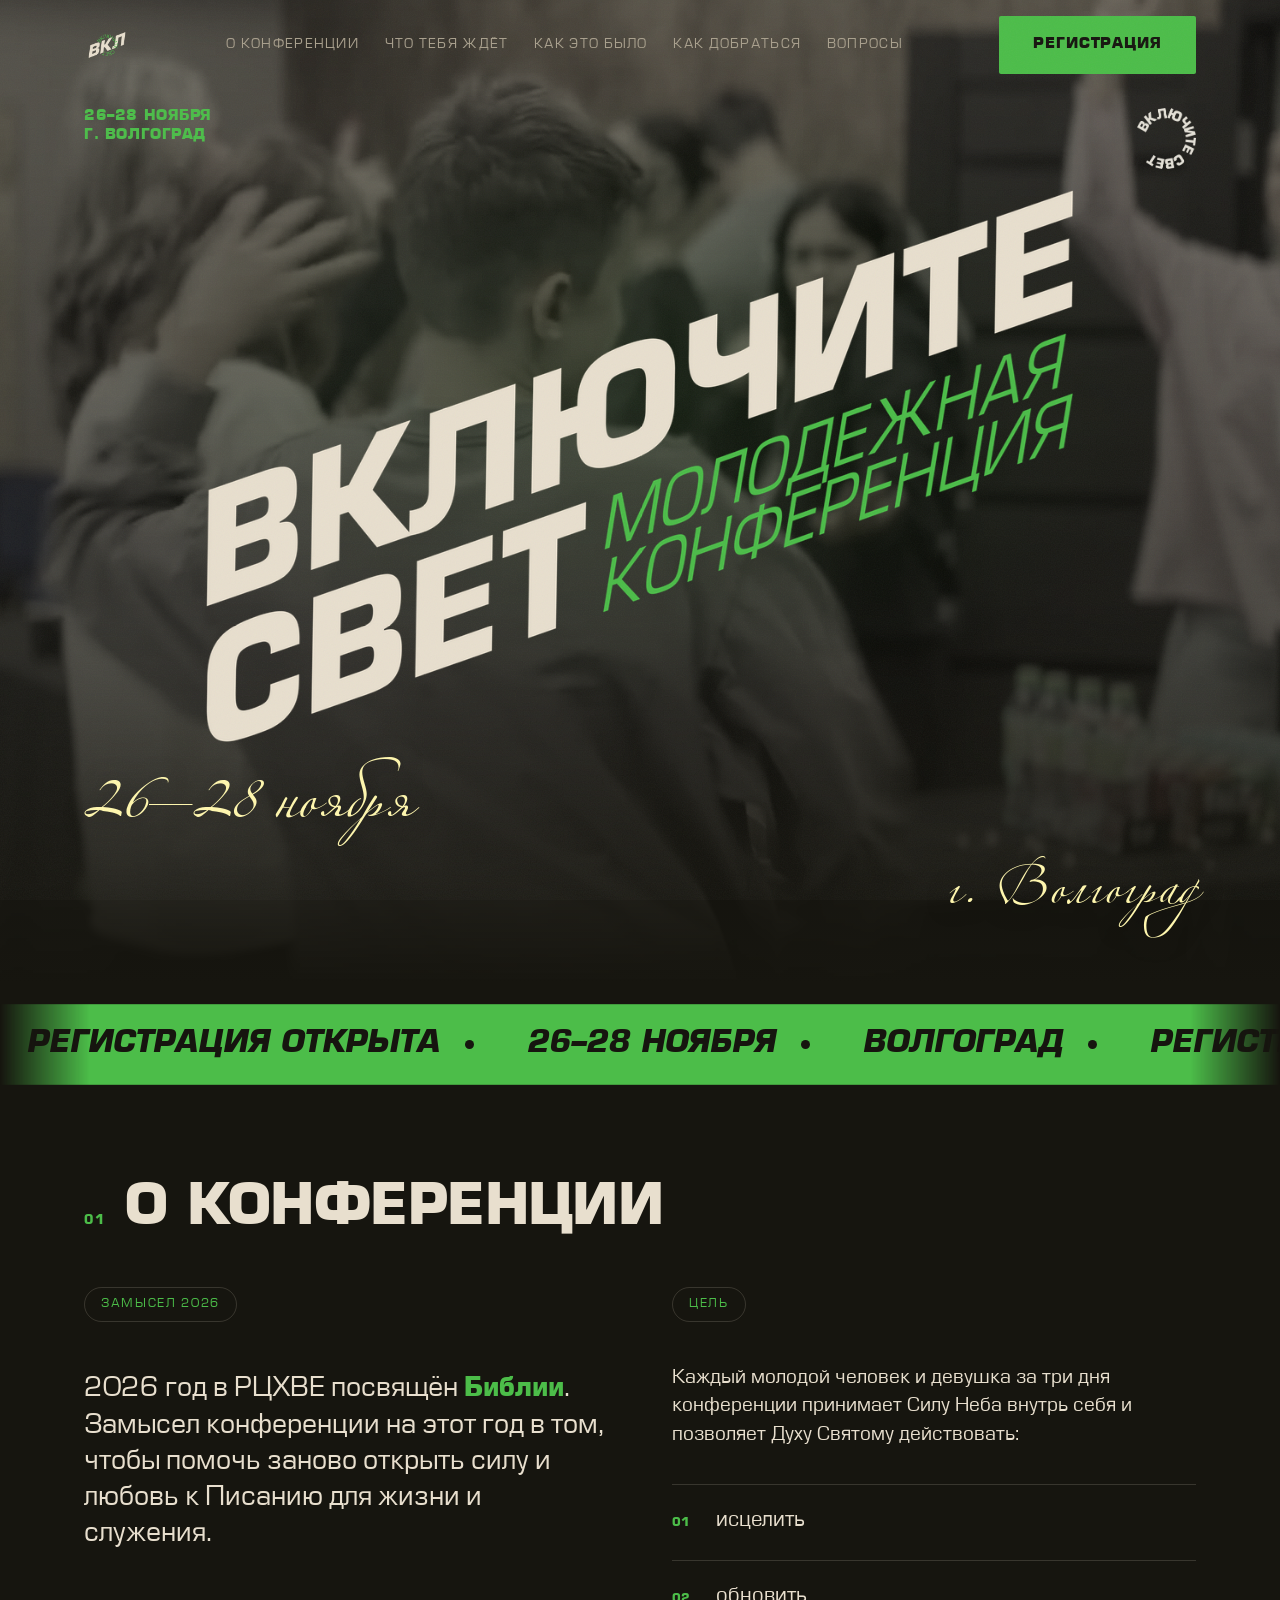
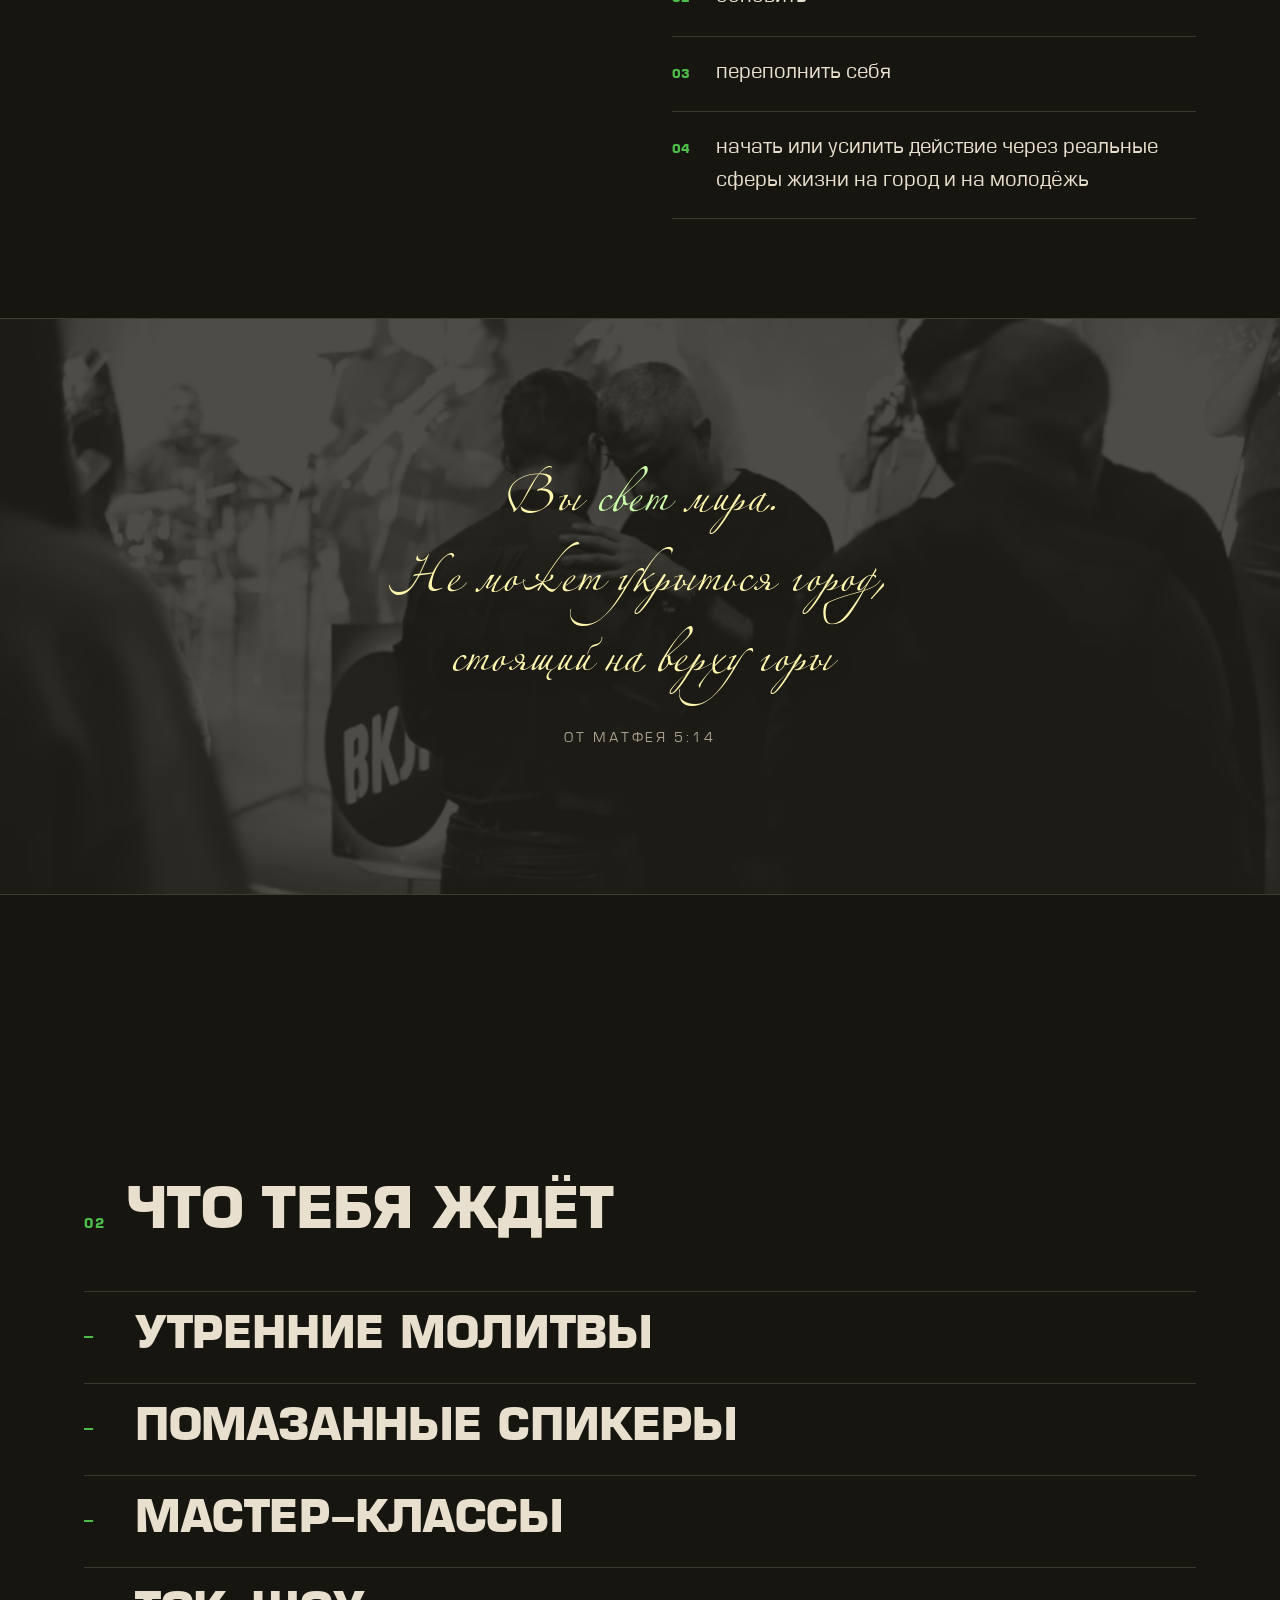
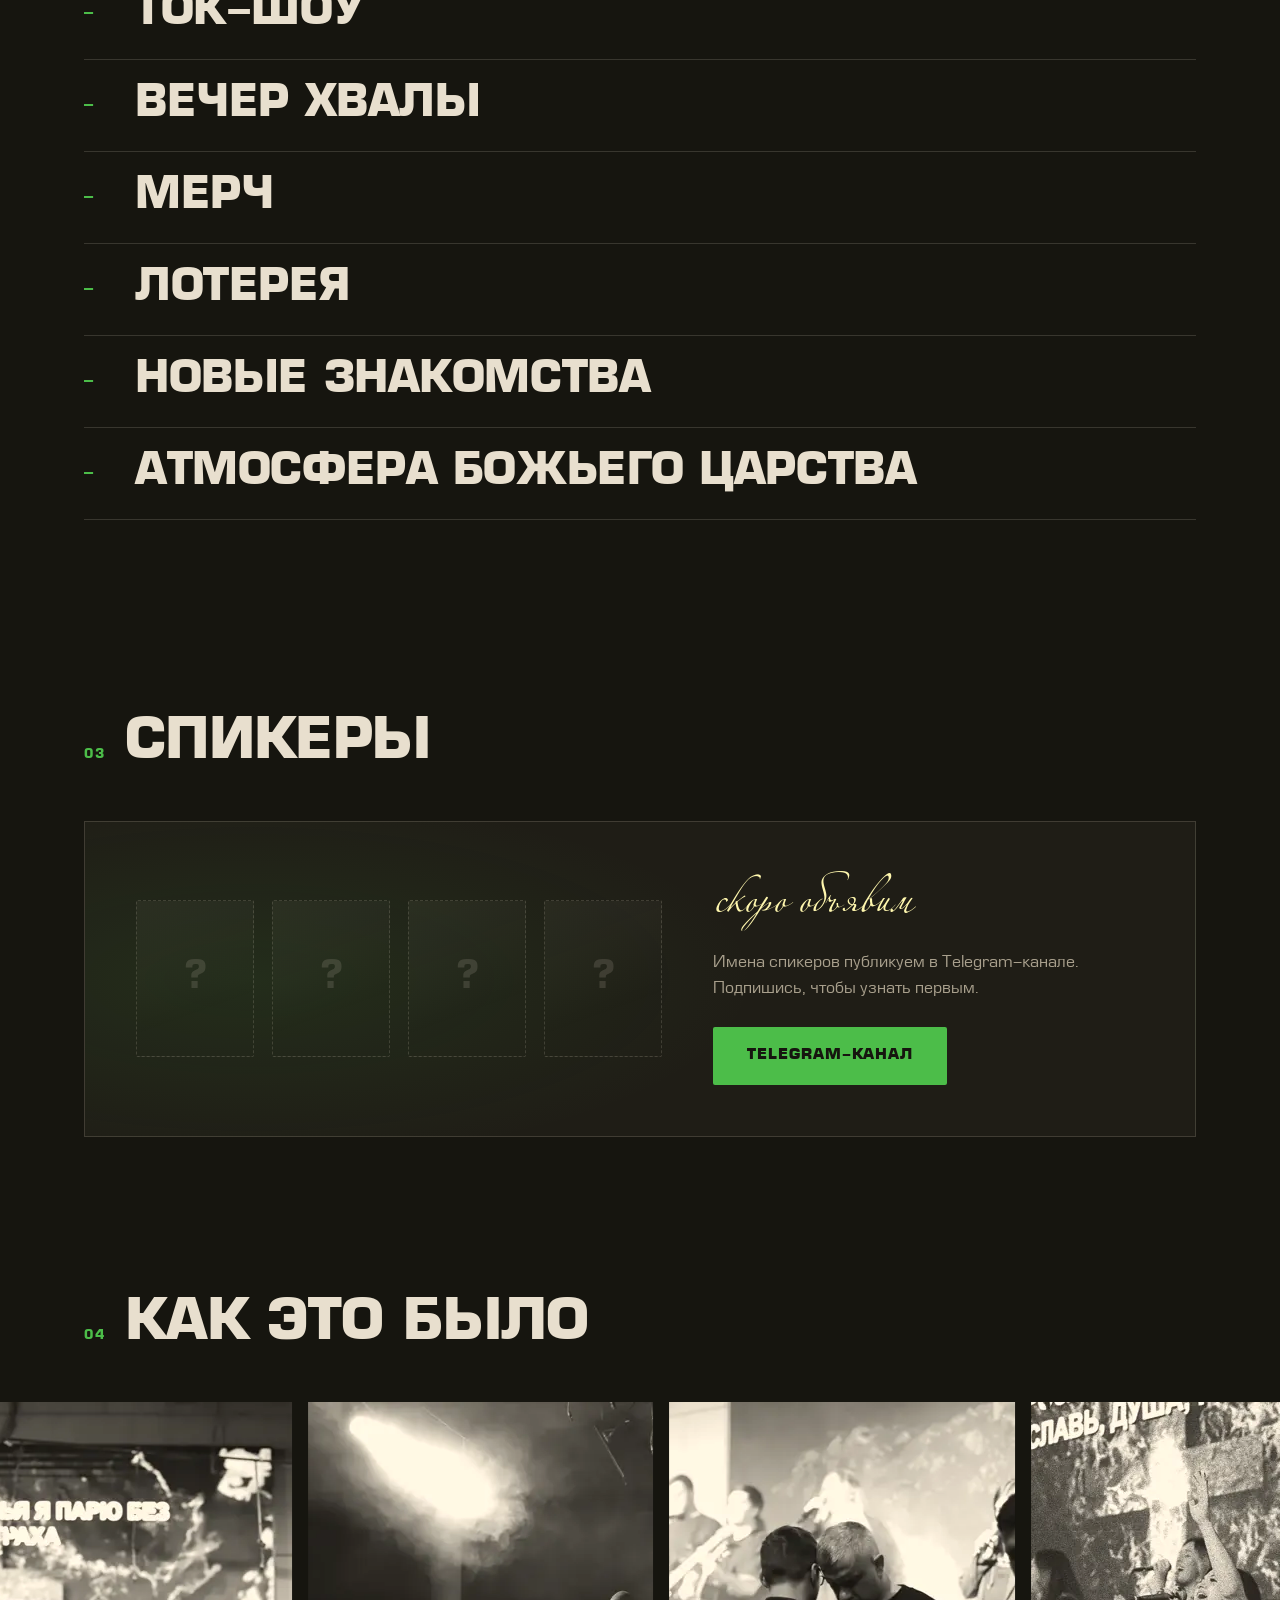
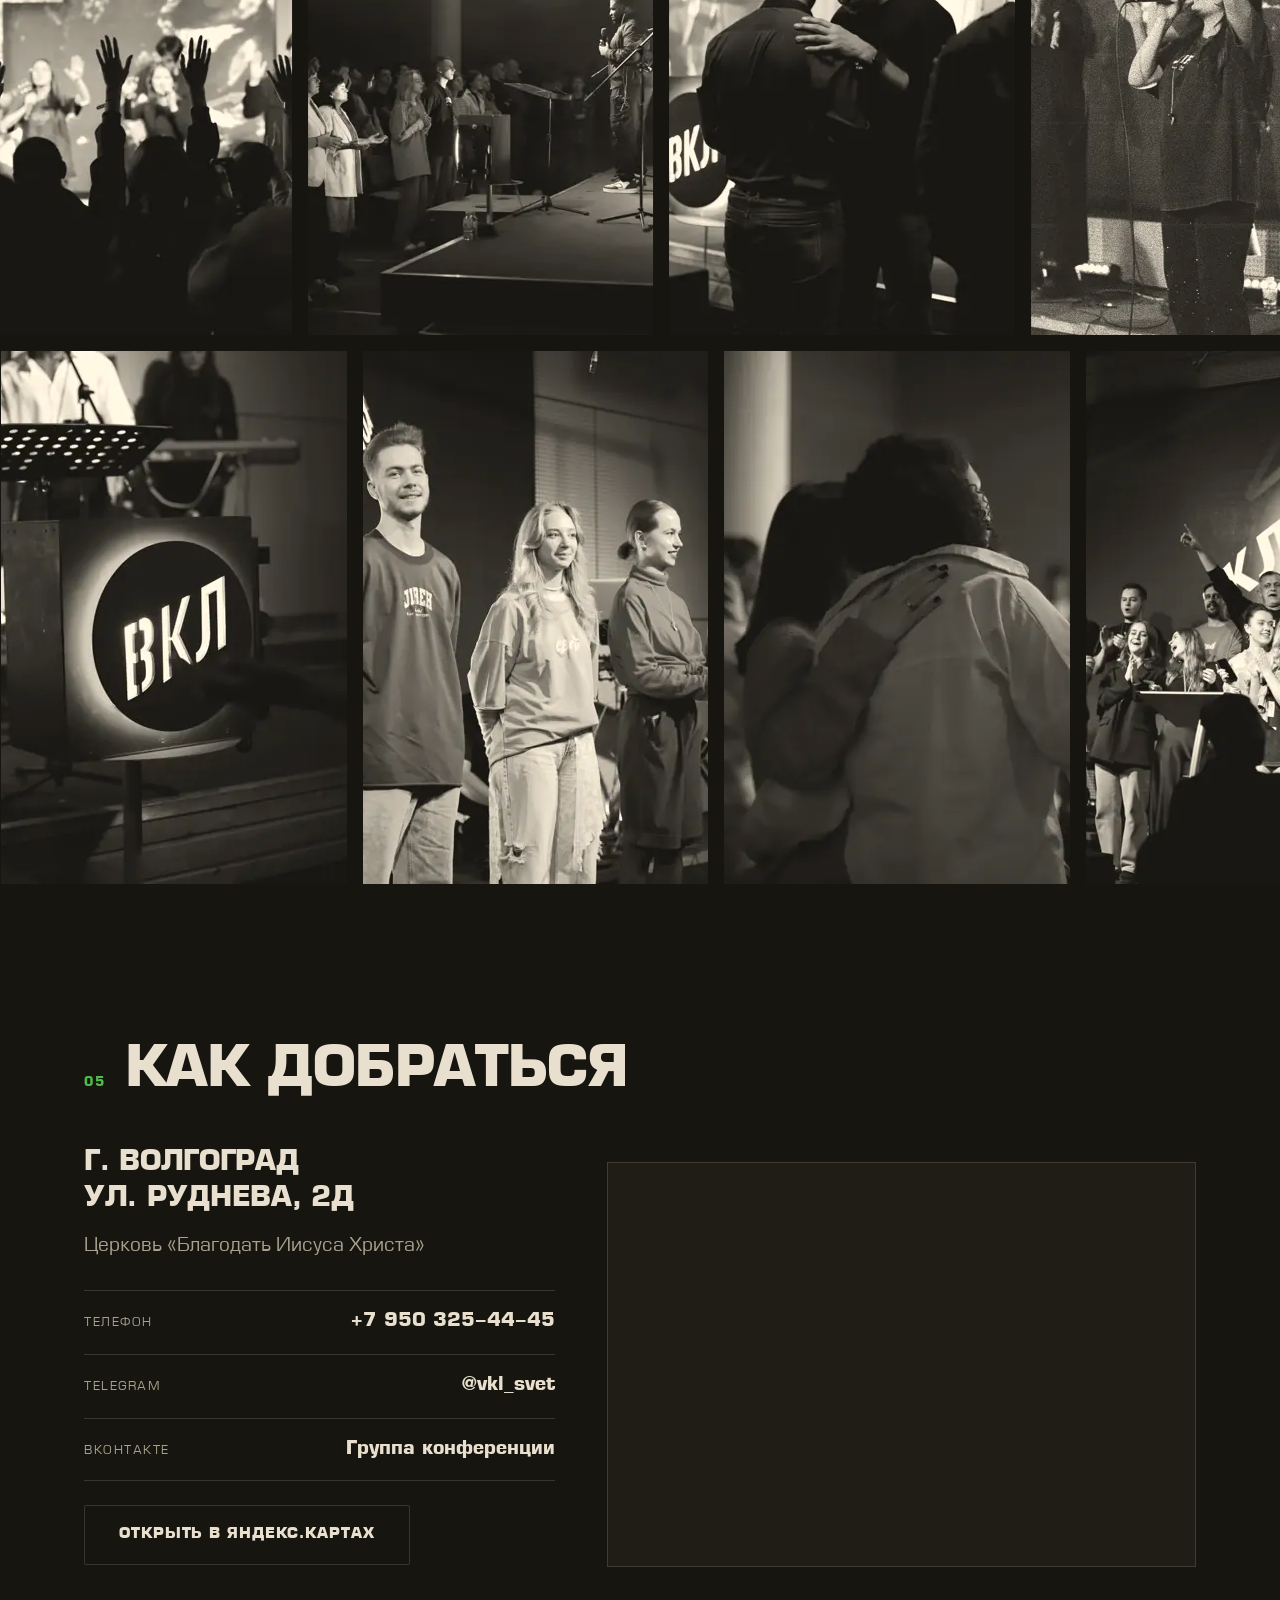
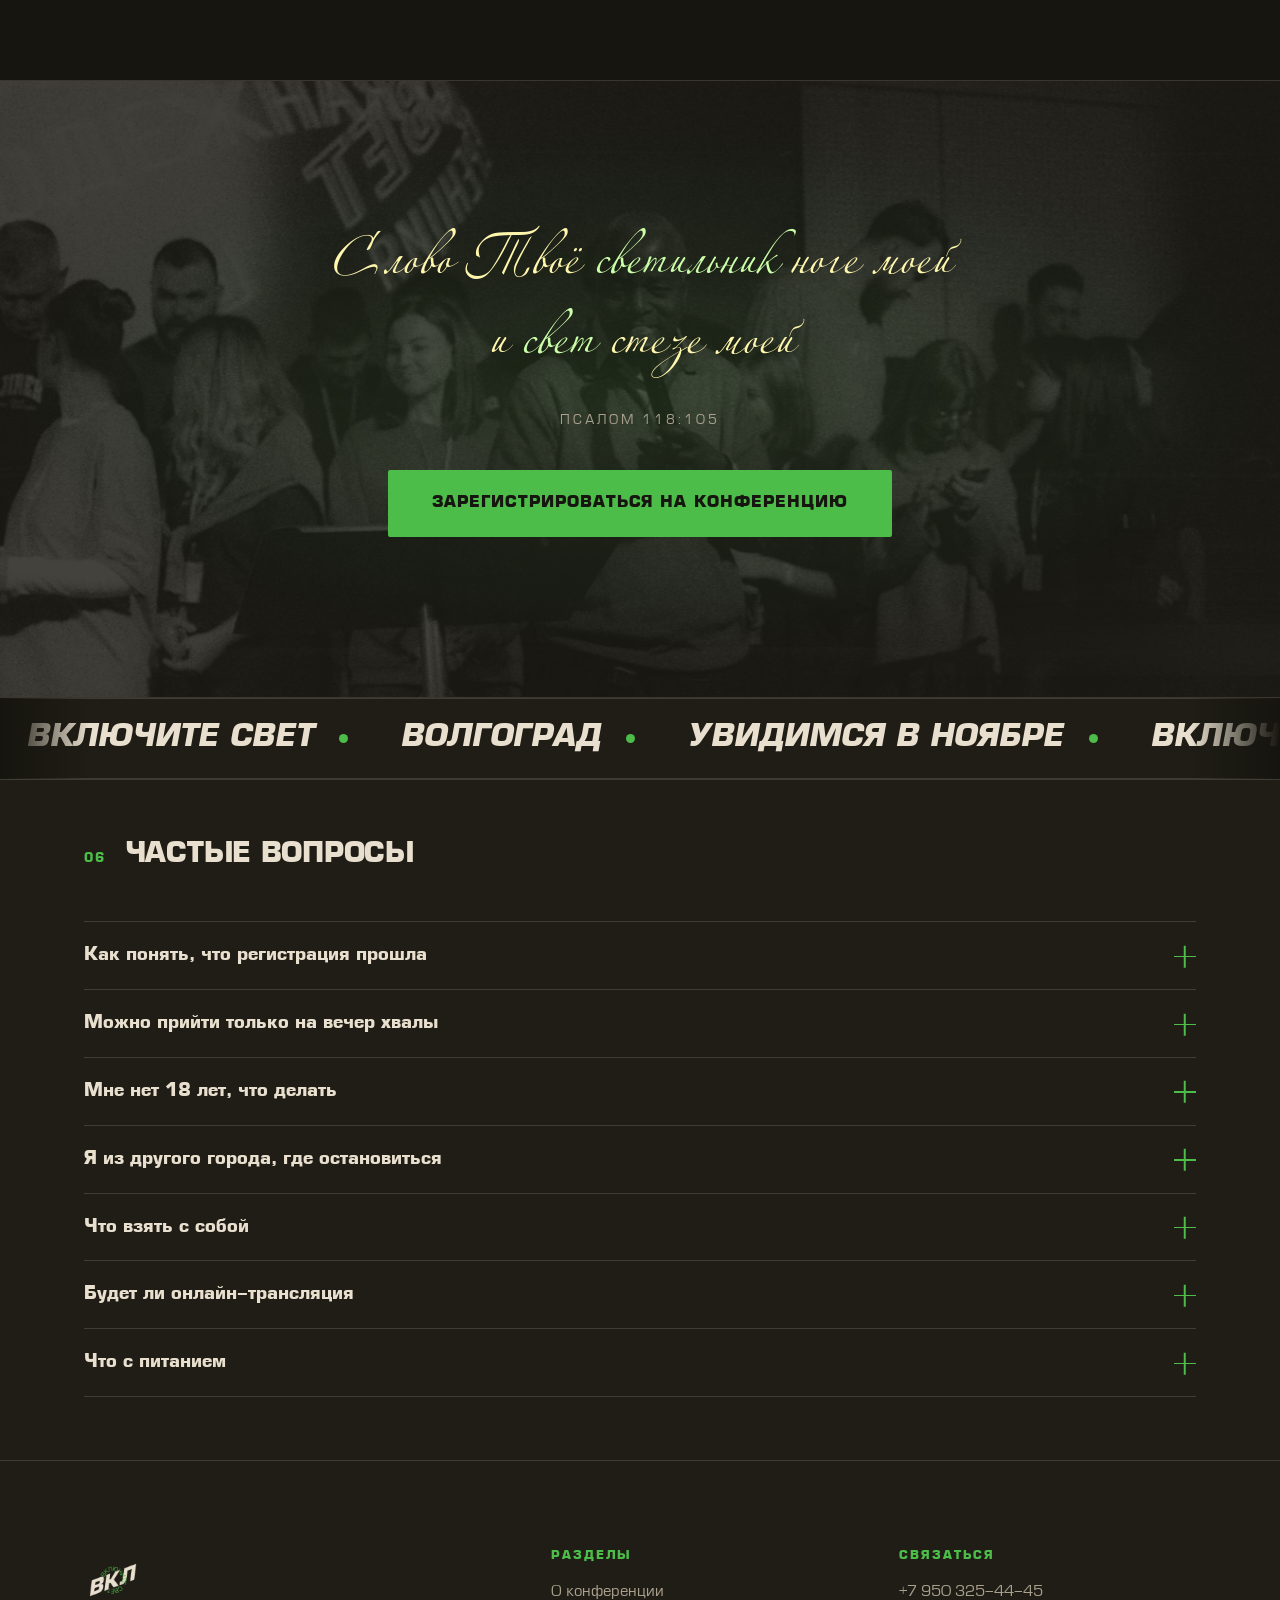
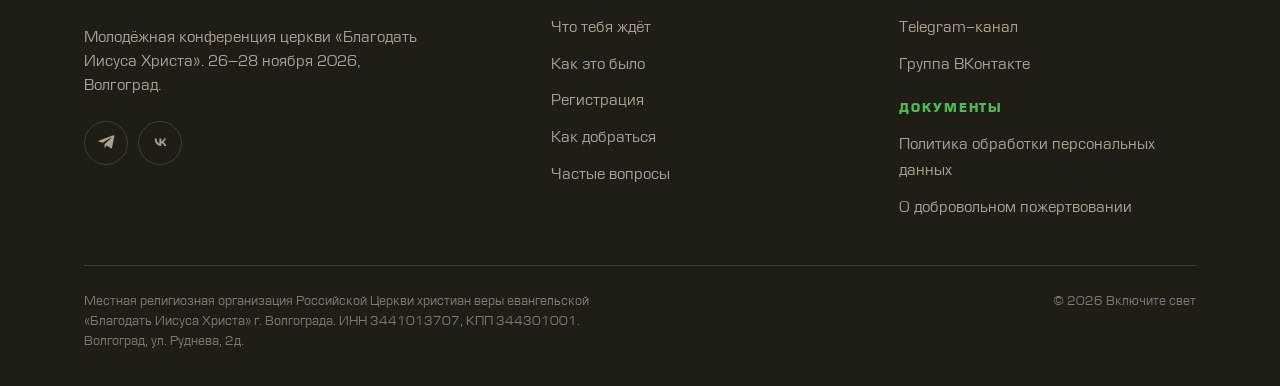
==== commit 27b41ec1: "Первый экран по рендеру обложки, колесо мыши не перехватывается - даты и город мелким зелёным слева " ====
--- a/index.html
+++ b/index.html
@@ -16,7 +16,7 @@
 
 <link rel="preload" href="assets/fonts/europebold.woff2" as="font" type="font/woff2" crossorigin>
 <link rel="preload" href="assets/fonts/alexandra.woff2" as="font" type="font/woff2" crossorigin>
-<link rel="stylesheet" href="assets/css/style.css?v=08010300">
+<link rel="stylesheet" href="assets/css/style.css?v=08011745">
 </head>
 <body>
 
@@ -52,19 +52,20 @@
     </video>
   </div>
 
-  <img src="assets/logo/mark.png" alt="" class="hero__mark" width="320" height="320">
-
   <div class="wrap hero__in">
+    <div class="hero__top">
+      <p class="hero__when">26&ndash;28 ноября<br>г. Волгоград</p>
+      <img src="assets/logo/ring.png" alt="" class="hero__ring" width="290" height="300">
+    </div>
+
     <img src="assets/logo/lockup.png" alt="Включите свет — молодёжная конференция"
-         class="hero__lockup" width="1500" height="757">
+         class="hero__lockup" width="1013" height="645">
 
     <div class="hero__meta">
-      <div class="script hero__date">26&ndash;28 ноября</div>
-      <div class="script hero__place">г. Волгоград</div>
-    </div>
-  </div>
-
-  <div class="hero__scroll" aria-hidden="true">Листай вниз</div>
+      <span class="script hero__date">26&ndash;28 ноября</span>
+      <span class="script hero__place">г. Волгоград</span>
+    </div>
+  </div>
 </section>
 
 <!-- ============================ БЕГУЩАЯ СТРОКА ============================ -->
@@ -407,6 +408,6 @@
   <a href="register.html" class="btn">Регистрация</a>
 </div>
 
-<script src="assets/js/app.js?v=08010300"></script>
+<script src="assets/js/app.js?v=08011745"></script>
 </body>
 </html>
--- a/assets/css/style.css
+++ b/assets/css/style.css
@@ -1935,3 +1935,148 @@
   .hero__date  { font-size: clamp(34px, 5vw, 64px); }
   .hero__place { font-size: clamp(22px, 3vw, 40px); }
 }
+
+/* ==========================================================================
+   Первый экран: финальная компоновка
+   ========================================================================== */
+
+/* название крупное и по центру экрана */
+.hero__lockup {
+  width: min(94%, 1180px);
+  max-height: none;
+  object-fit: contain;
+  object-position: center;
+  margin: 0 auto clamp(40px, 7vh, 92px);
+}
+
+/* даты ниже и крупнее */
+.hero__meta { margin-top: 0; }
+.hero__date  { font-size: clamp(46px, 7.6vw, 116px); }
+.hero__place { font-size: clamp(30px, 4.6vw, 68px); }
+
+/* правый столбец: подпись и круговой знак под ней */
+.hero__side {
+  position: absolute;
+  z-index: 2;
+  right: calc(var(--gutter) + 6px);
+  top: 50%;
+  transform: translateY(-50%);
+  display: flex;
+  flex-direction: column;
+  align-items: center;
+  gap: clamp(18px, 3vh, 40px);
+}
+.hero__scroll {
+  position: static;
+  writing-mode: vertical-rl;
+  font-size: 11px;
+  letter-spacing: .28em;
+  text-transform: uppercase;
+  color: var(--text-dim);
+  display: flex;
+  align-items: center;
+  gap: 14px;
+}
+.hero__ring {
+  width: clamp(74px, 7.4vw, 116px);
+  height: auto;
+  opacity: .95;
+  animation: ringSpin 26s linear infinite;
+}
+@keyframes ringSpin { to { transform: rotate(360deg); } }
+@media (prefers-reduced-motion: reduce) { .hero__ring { animation: none; } }
+
+@media (max-width: 900px) {
+  .hero__side { display: flex; right: 12px; }
+  .hero__scroll { display: none; }
+  .hero__ring { width: 58px; }
+}
+@media (max-width: 760px) {
+  .hero__lockup { width: 100%; margin-bottom: 28px; }
+  .hero__date  { font-size: clamp(36px, 11.5vw, 58px); }
+  .hero__place { font-size: clamp(25px, 8vw, 40px); }
+  .hero__side { top: auto; bottom: 26px; transform: none; }
+}
+@media (max-height: 720px) and (min-width: 761px) {
+  .hero__lockup { width: min(88%, 940px); margin-bottom: 28px; }
+  .hero__date  { font-size: clamp(38px, 5.4vw, 72px); }
+  .hero__place { font-size: clamp(25px, 3.4vw, 46px); }
+}
+
+/* запас снизу, чтобы город не прижимался к краю окна */
+.hero__lockup { margin-bottom: clamp(30px, 5vh, 68px); }
+.hero { padding-bottom: clamp(46px, 8vh, 92px); }
+
+/* ==========================================================================
+   Первый экран строго по рендеру обложки
+   ========================================================================== */
+.hero__in {
+  display: flex;
+  flex-direction: column;
+  justify-content: space-between;
+  min-height: min(74svh, 720px);
+}
+
+/* верхняя строка: даты слева зелёным, круглый знак справа */
+.hero__top {
+  display: flex;
+  align-items: flex-start;
+  justify-content: space-between;
+  gap: 20px;
+}
+.hero__when {
+  margin: 0;
+  font-weight: 700;
+  font-size: clamp(13px, 1.15vw, 17px);
+  line-height: 1.28;
+  letter-spacing: .04em;
+  text-transform: uppercase;
+  color: var(--green);
+}
+.hero__ring {
+  width: clamp(52px, 4.6vw, 76px);
+  height: auto;
+  flex: none;
+  opacity: .95;
+}
+
+/* название по центру */
+.hero__lockup {
+  width: min(78%, 900px);
+  max-height: none;
+  margin: clamp(14px, 2.4vh, 34px) auto;
+}
+
+/* даты внизу: слева дата, справа город со сдвигом вниз */
+.hero__meta {
+  display: block;
+  position: relative;
+  margin: 0;
+}
+.hero__date {
+  display: block;
+  font-size: clamp(40px, 6.8vw, 104px);
+  line-height: 1;
+}
+.hero__place {
+  display: block;
+  font-size: clamp(32px, 5.6vw, 88px);
+  line-height: 1;
+  text-align: right;
+  margin-top: clamp(2px, 1vh, 14px);
+  color: var(--yellow);
+}
+
+@media (max-width: 760px) {
+  .hero__in { min-height: min(78svh, 640px); }
+  .hero__when { font-size: 12px; }
+  .hero__ring { width: 46px; }
+  .hero__lockup { width: 100%; margin-block: 18px; }
+  .hero__date  { font-size: clamp(32px, 10.5vw, 52px); }
+  .hero__place { font-size: clamp(27px, 9vw, 46px); }
+}
+@media (max-height: 720px) and (min-width: 761px) {
+  .hero__lockup { width: min(66%, 720px); margin-block: 12px; }
+  .hero__date  { font-size: clamp(34px, 5vw, 66px); }
+  .hero__place { font-size: clamp(28px, 4.2vw, 56px); }
+}
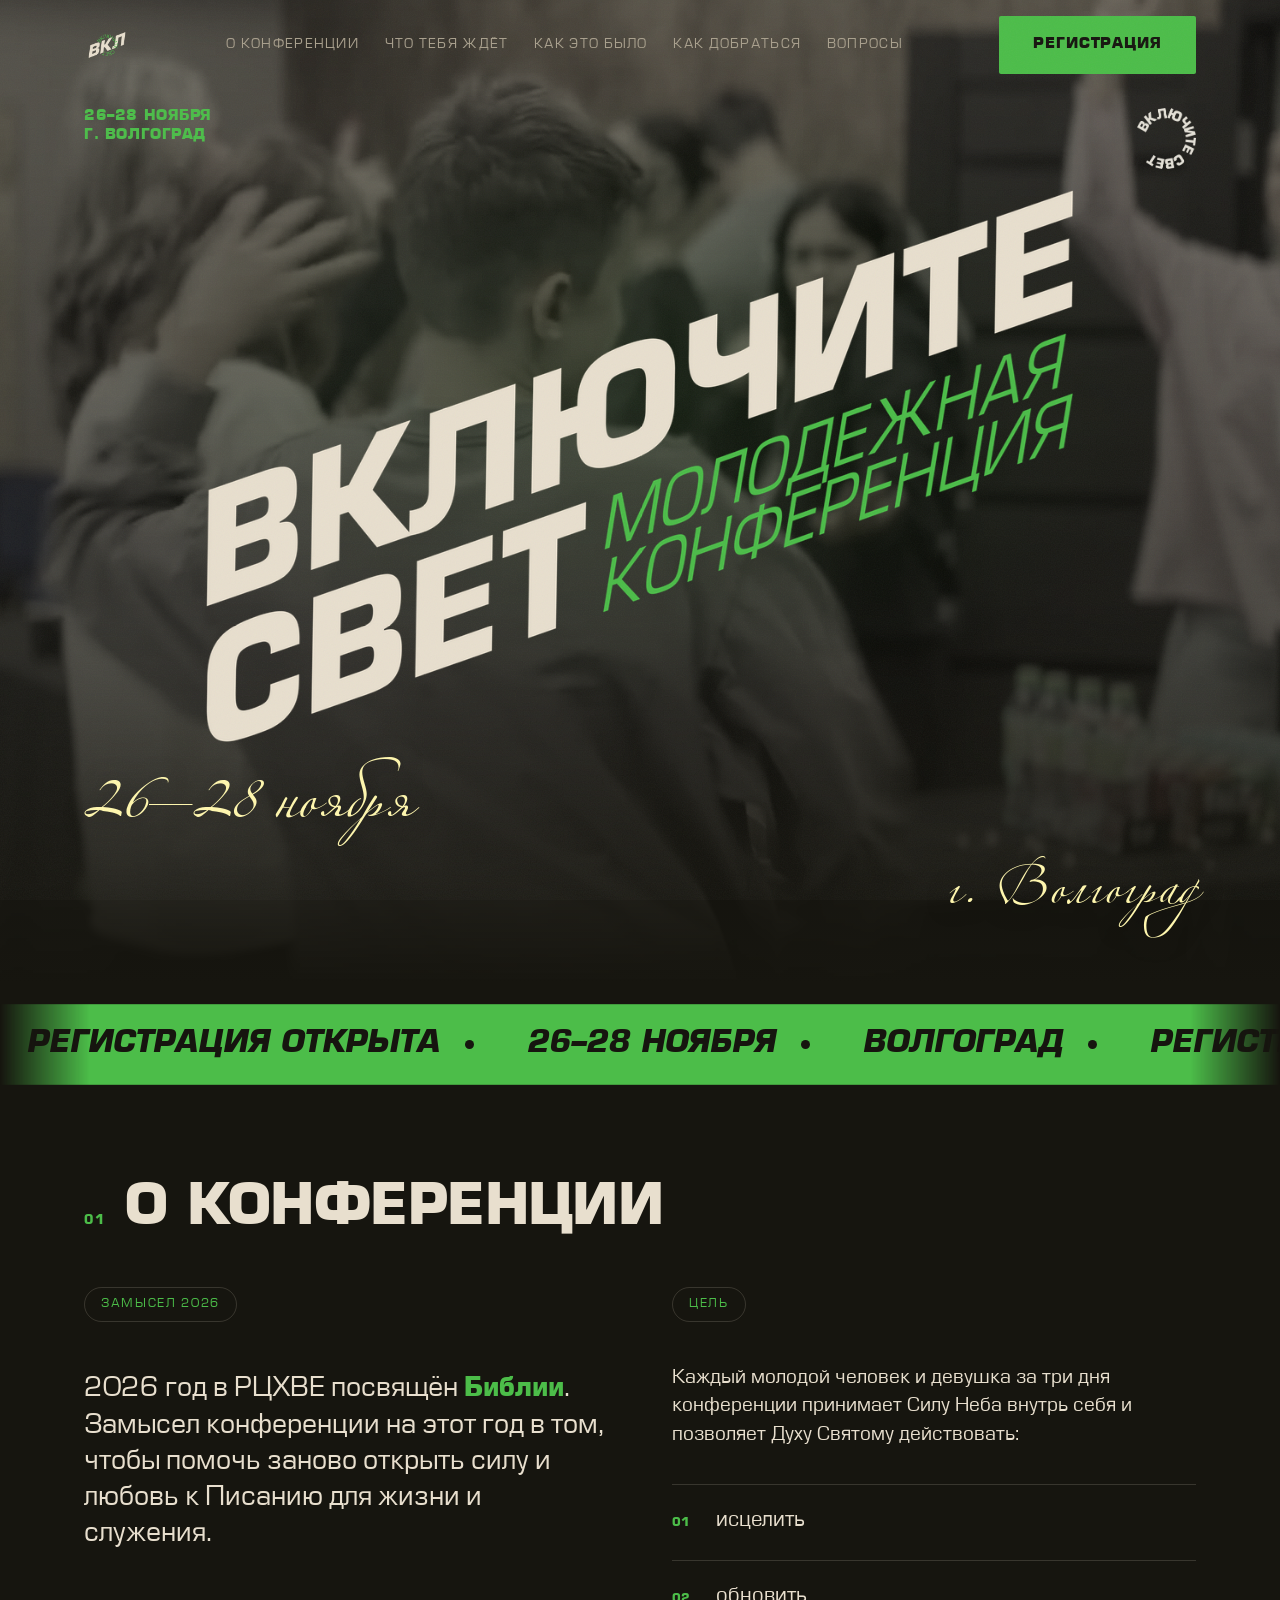
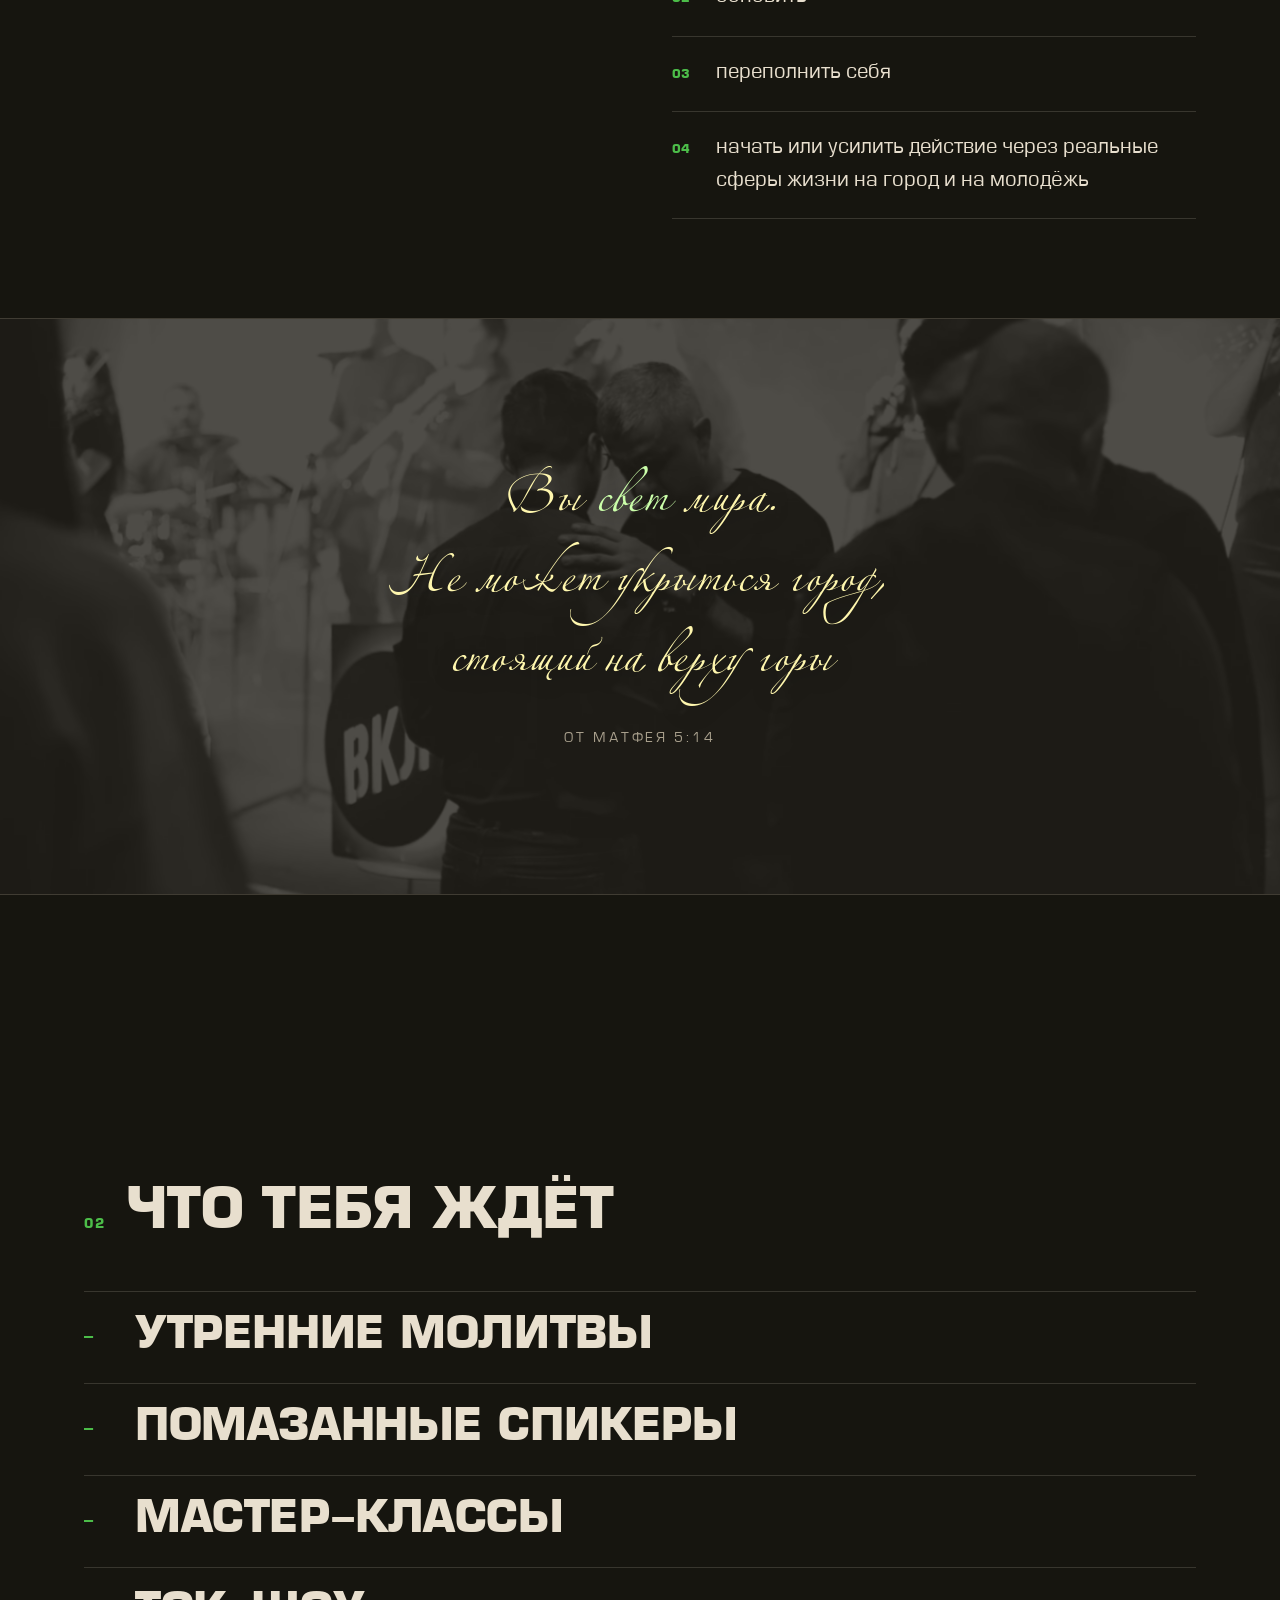
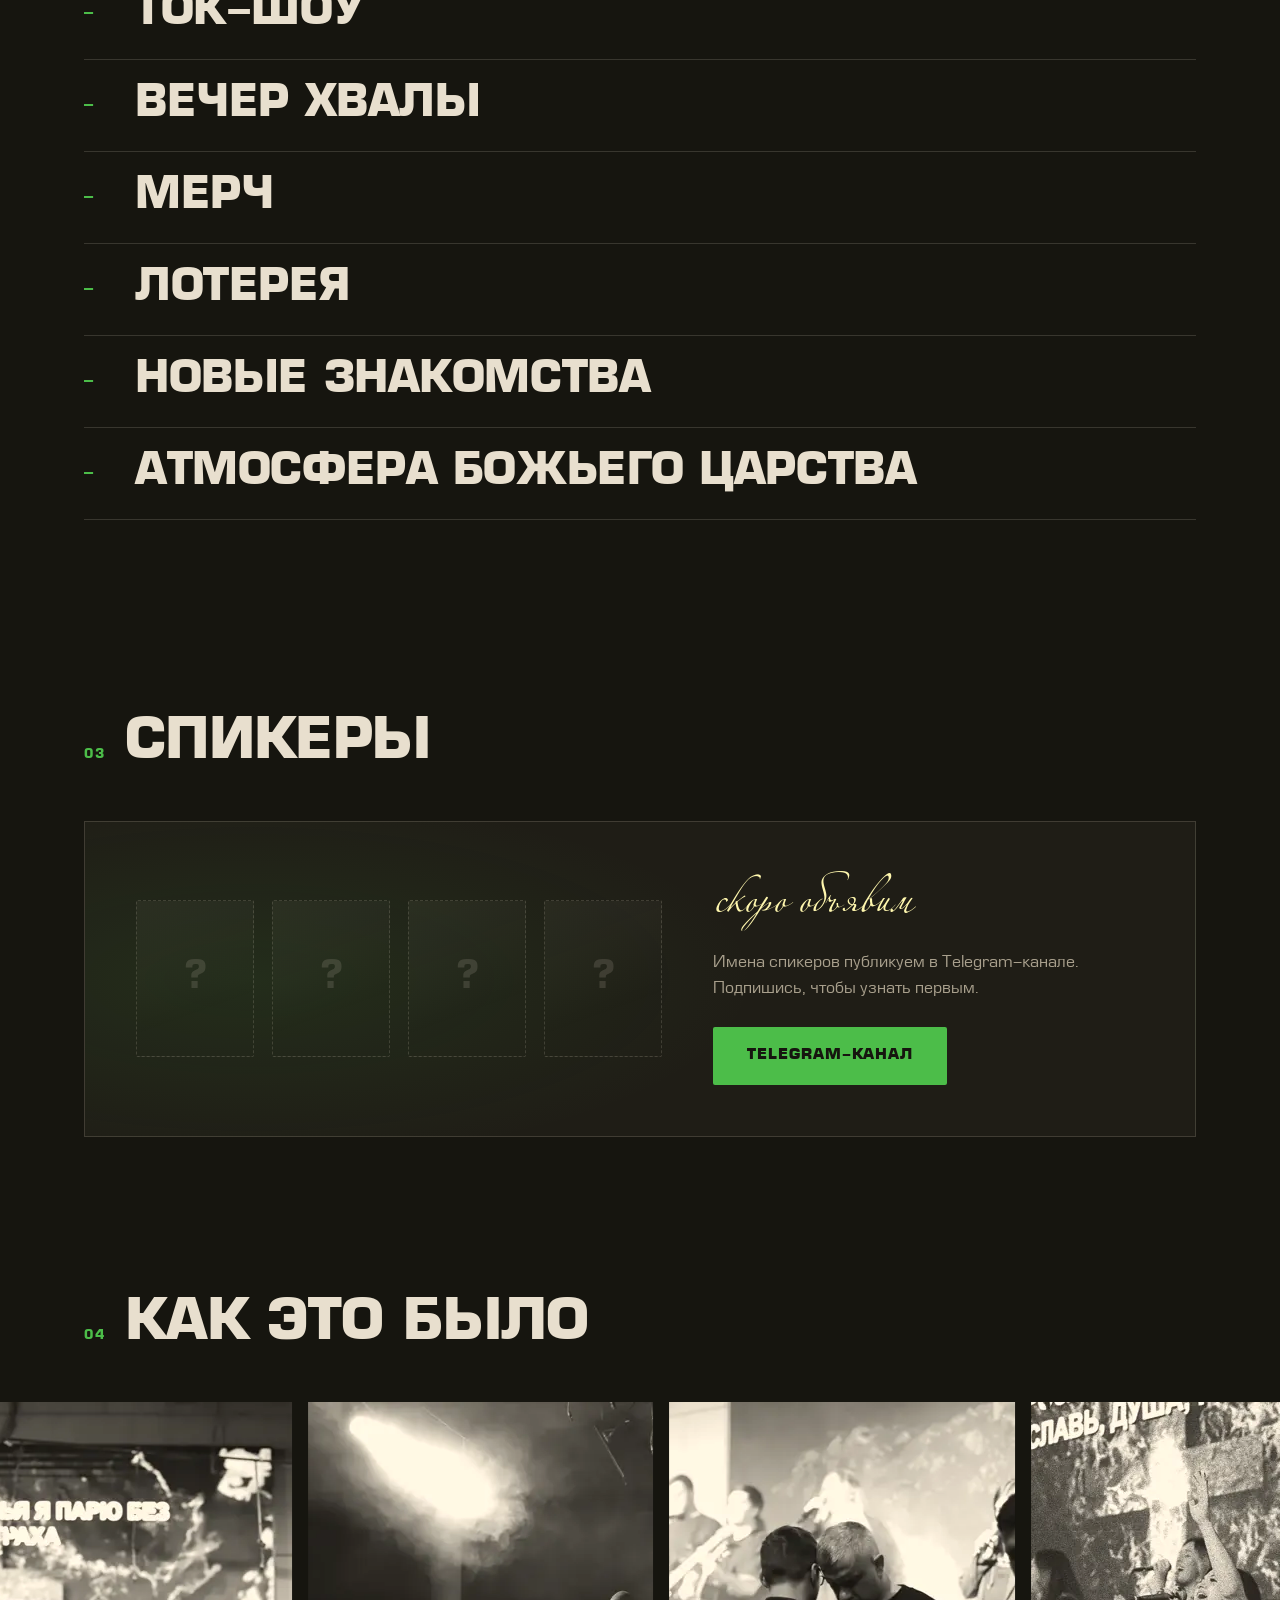
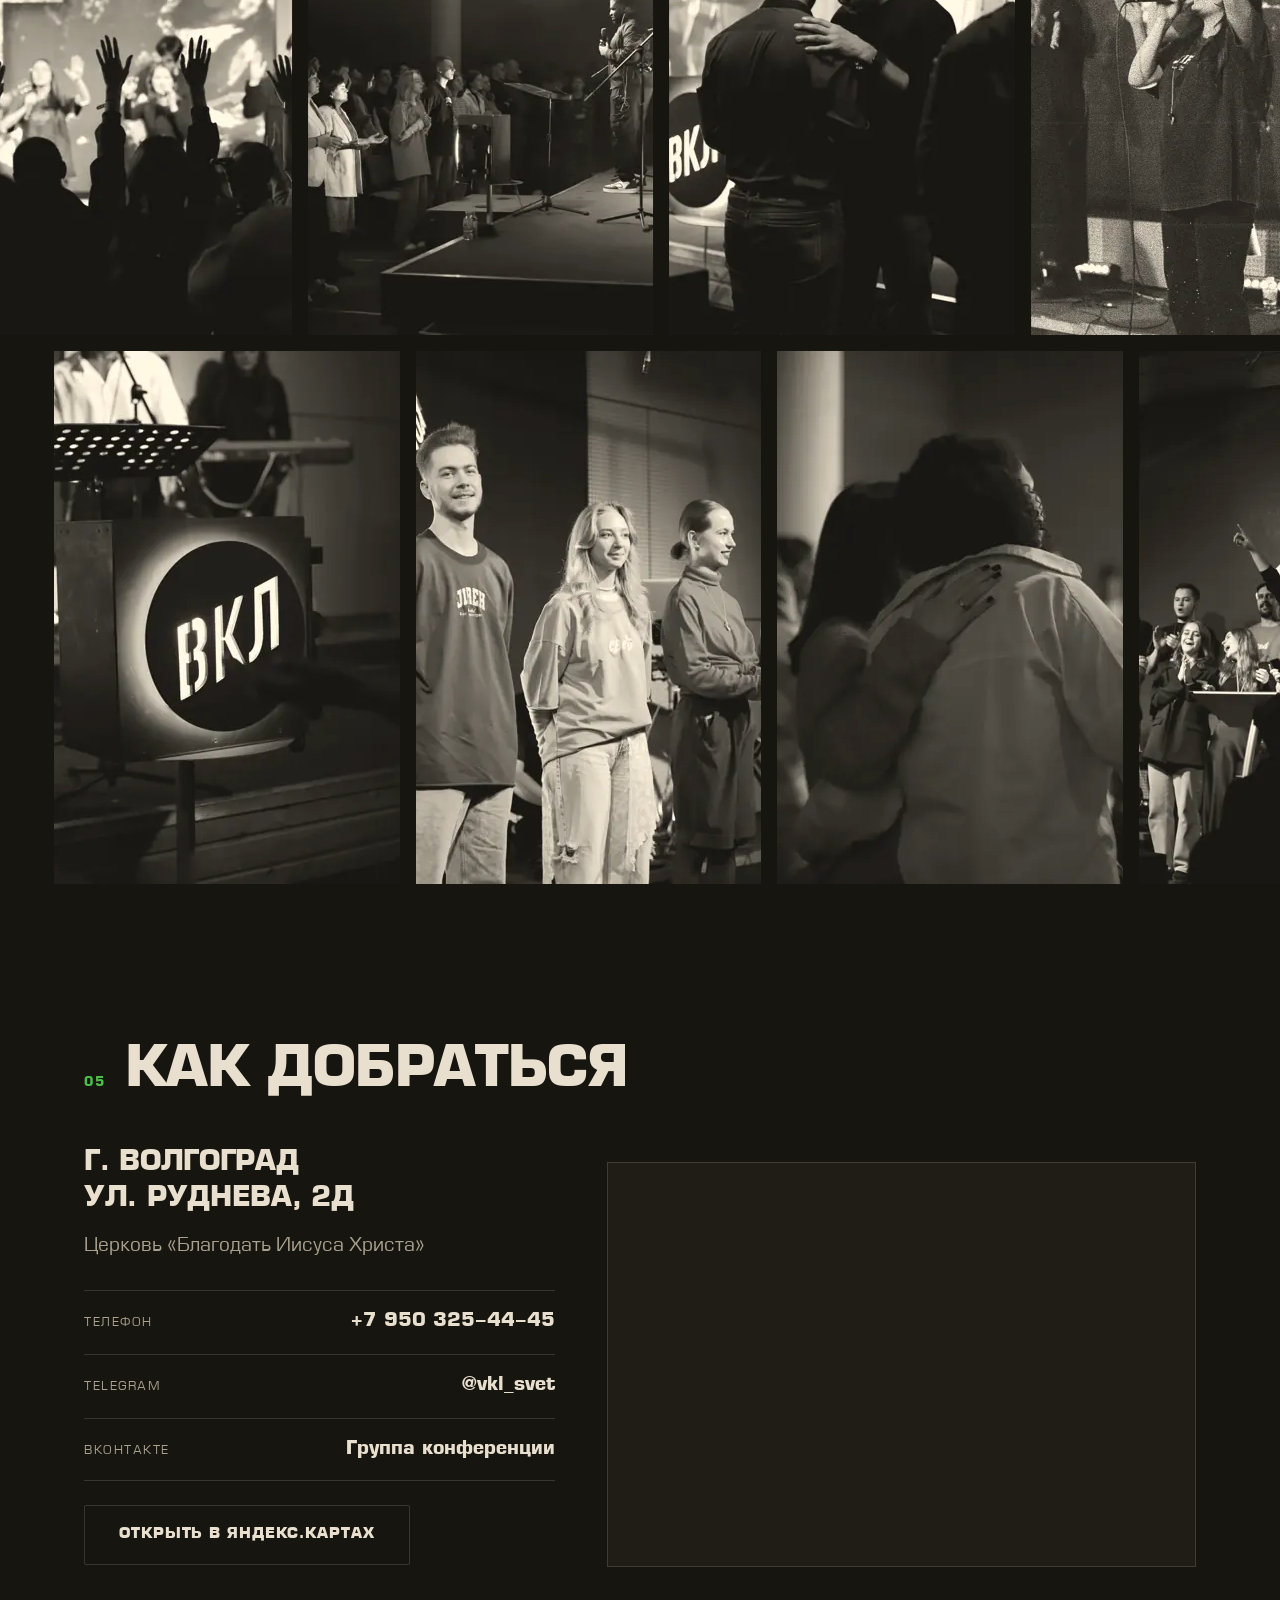
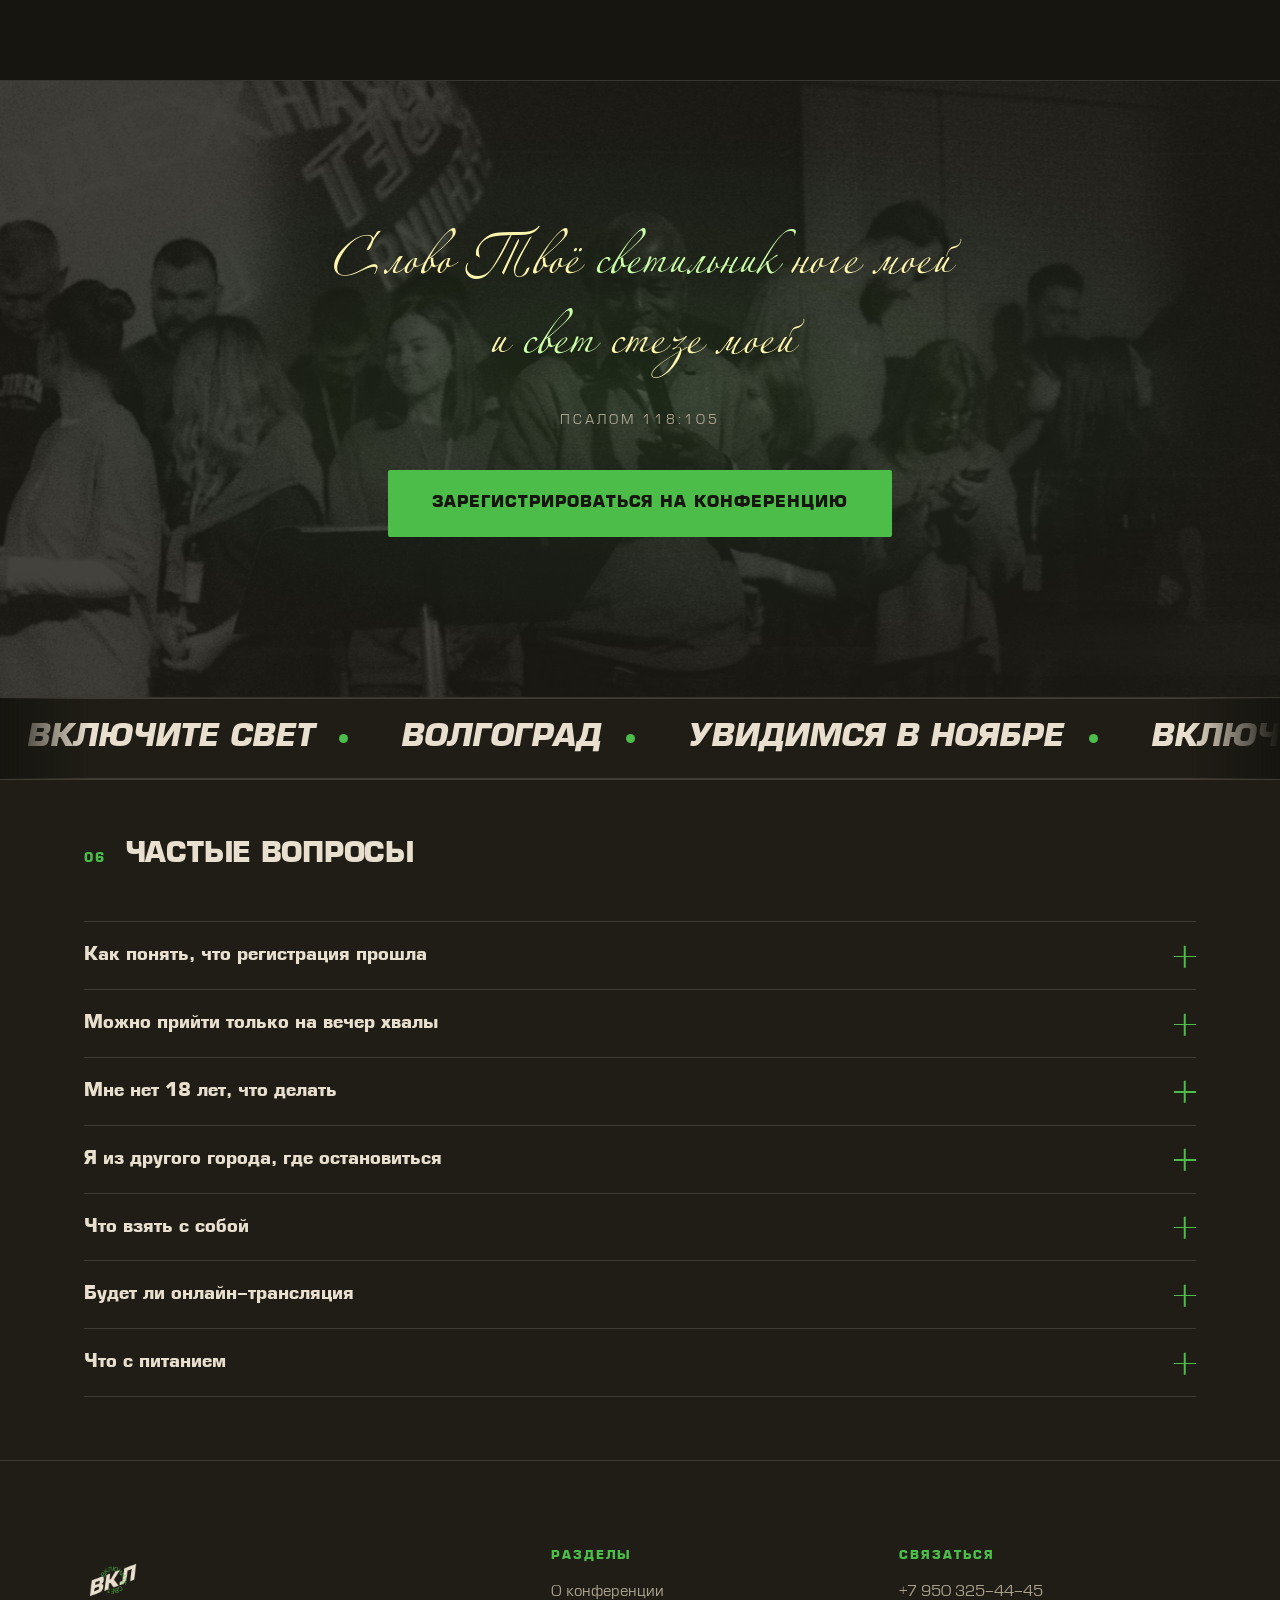
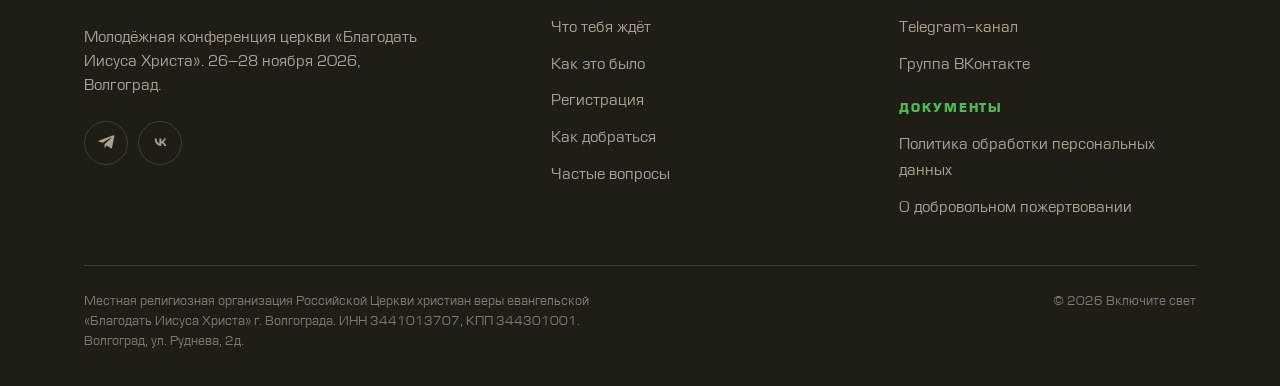
==== commit 9fed9778: "Переход с Робокассы на ЮKassa Co-Authored-By: Claude Opus 5 <noreply@anthropic.com>" ====
--- a/index.html
+++ b/index.html
@@ -16,7 +16,7 @@
 
 <link rel="preload" href="assets/fonts/europebold.woff2" as="font" type="font/woff2" crossorigin>
 <link rel="preload" href="assets/fonts/alexandra.woff2" as="font" type="font/woff2" crossorigin>
-<link rel="stylesheet" href="assets/css/style.css?v=08011745">
+<link rel="stylesheet" href="assets/css/style.css?v=08011815">
 </head>
 <body>
 
@@ -408,6 +408,6 @@
   <a href="register.html" class="btn">Регистрация</a>
 </div>
 
-<script src="assets/js/app.js?v=08011745"></script>
+<script src="assets/js/app.js?v=08011815"></script>
 </body>
 </html>
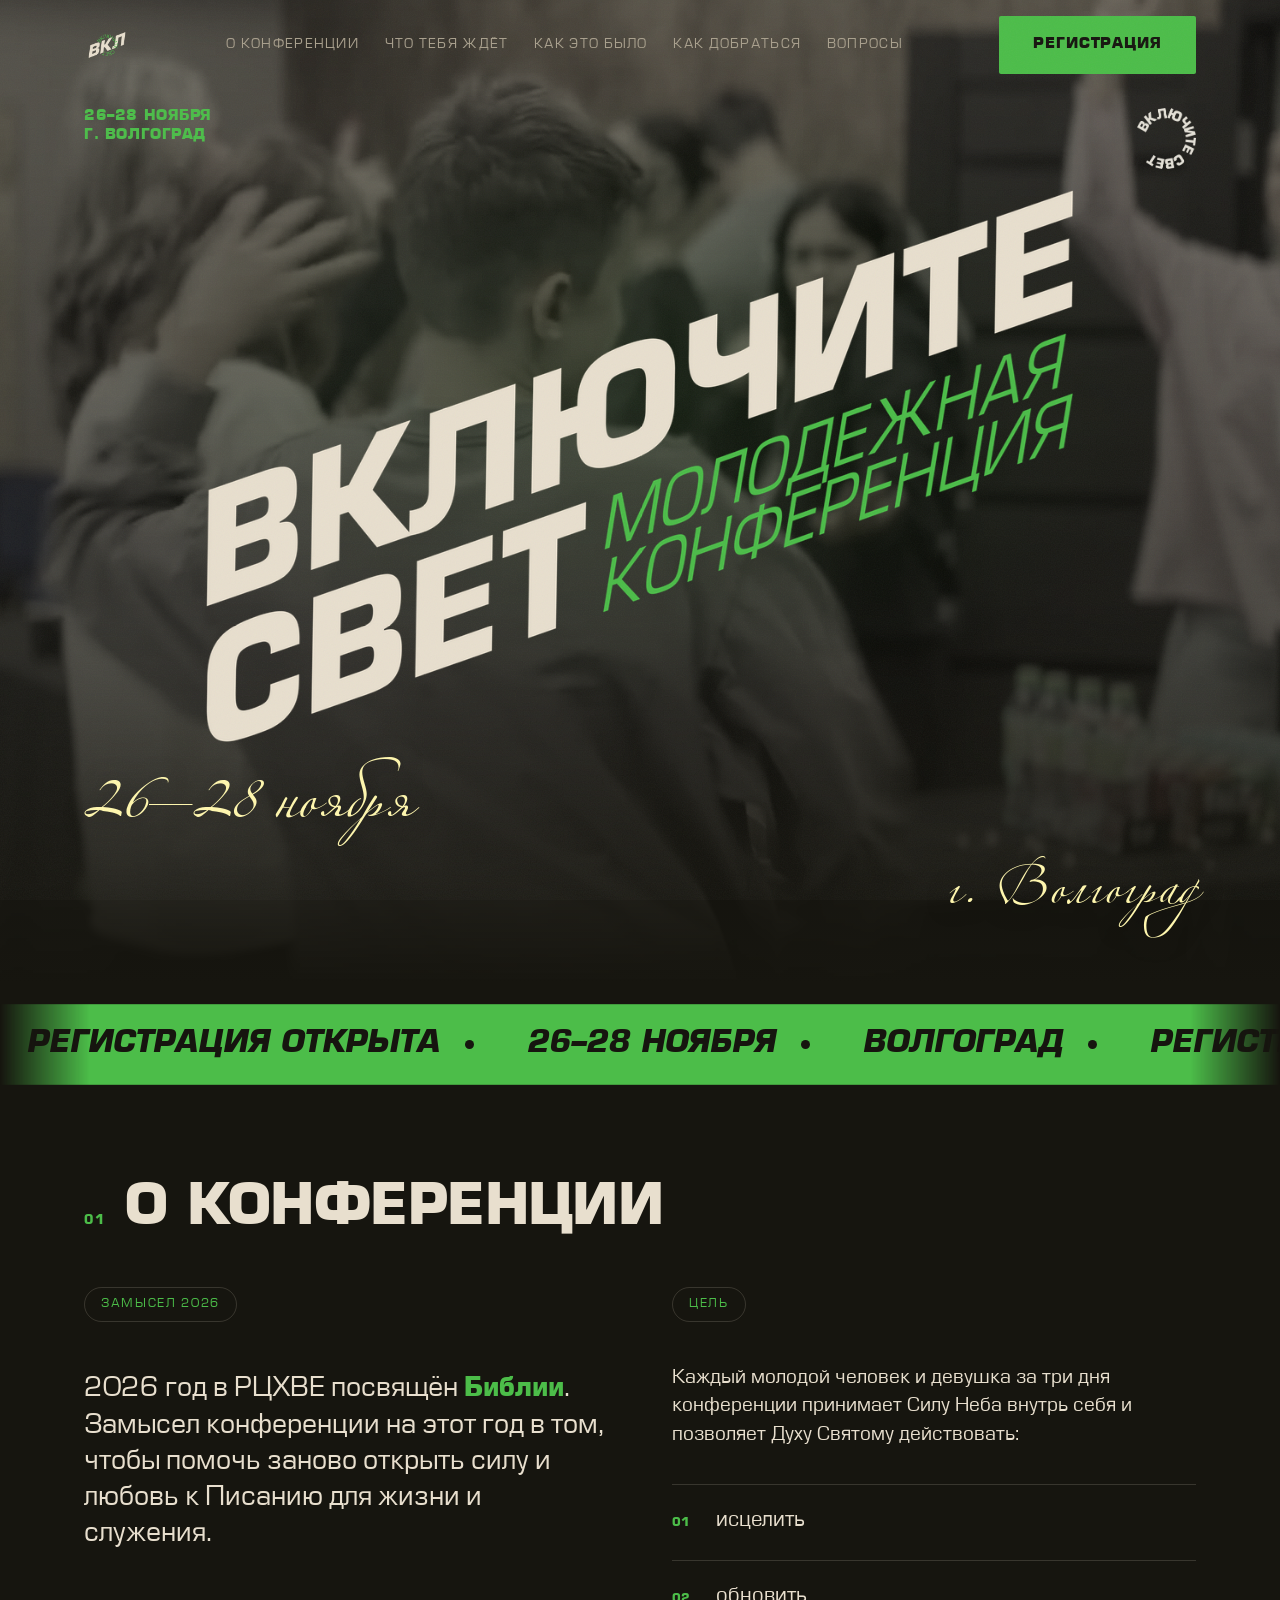
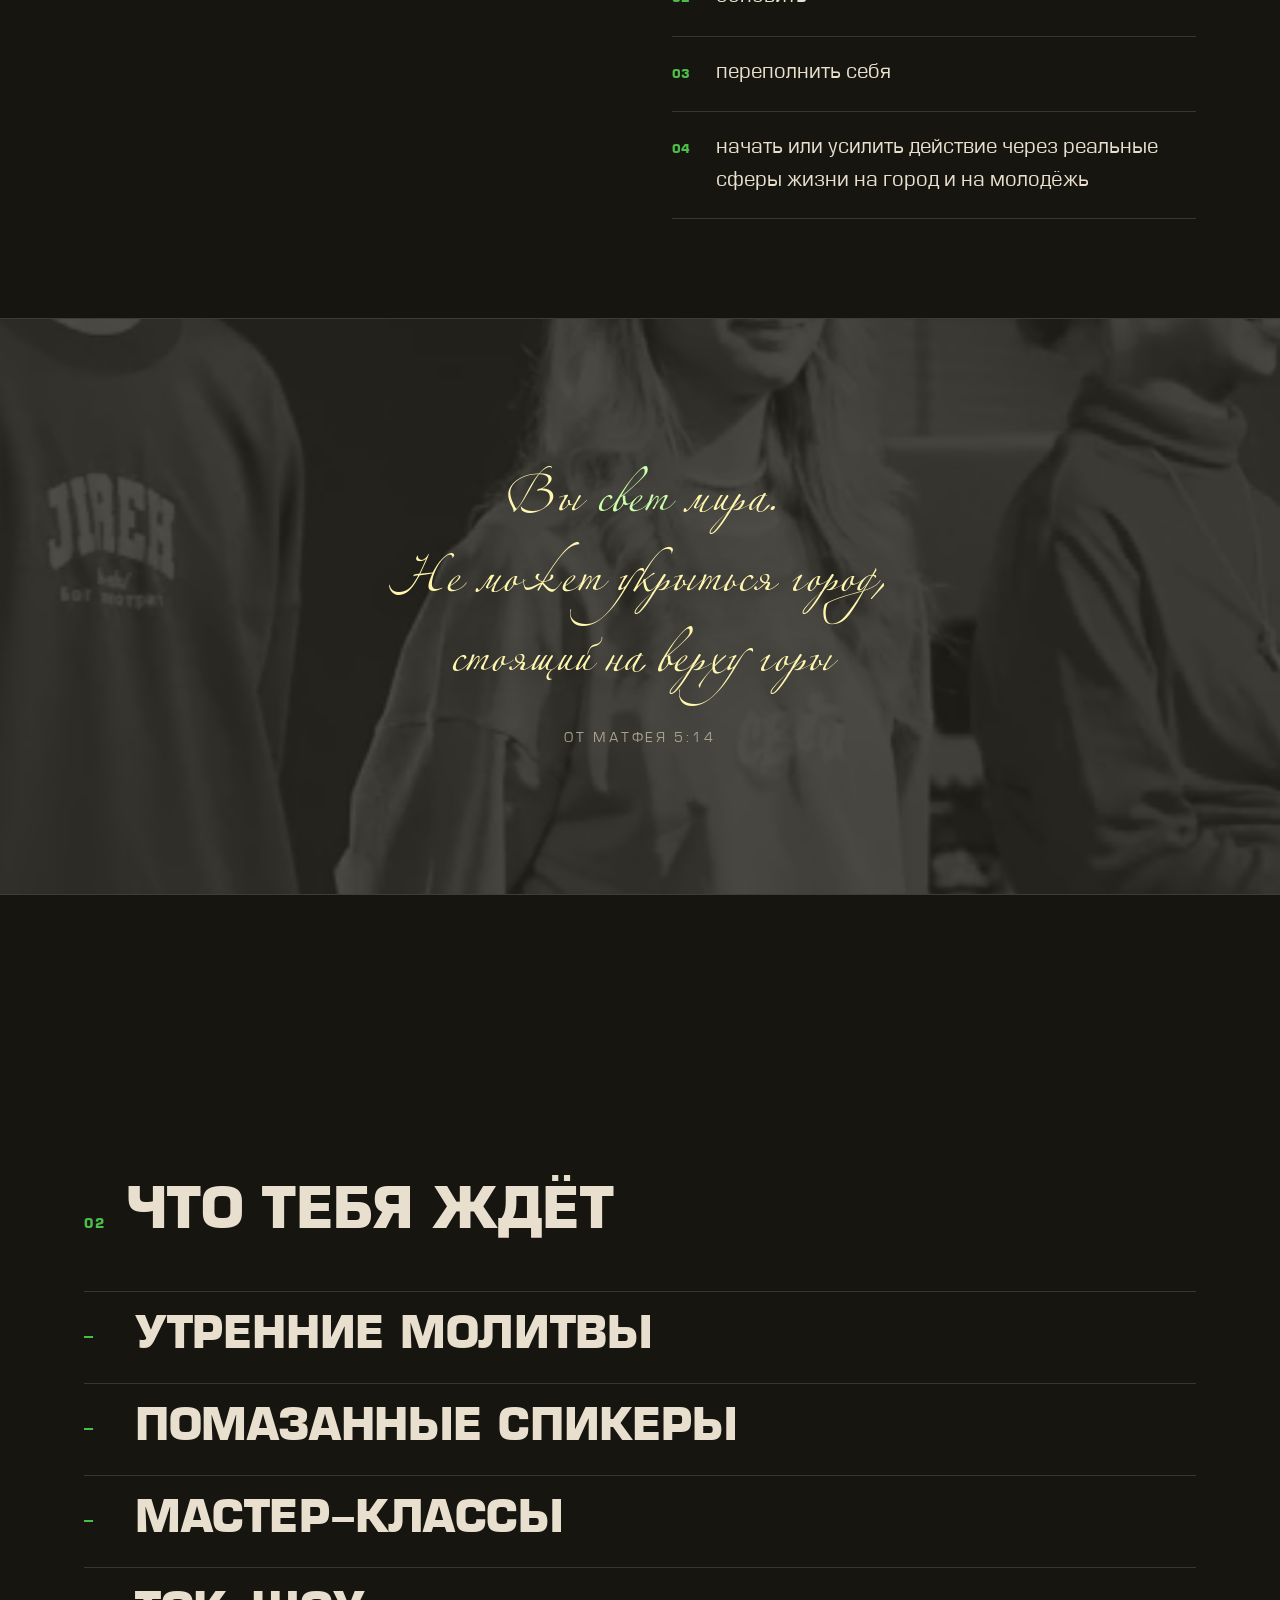
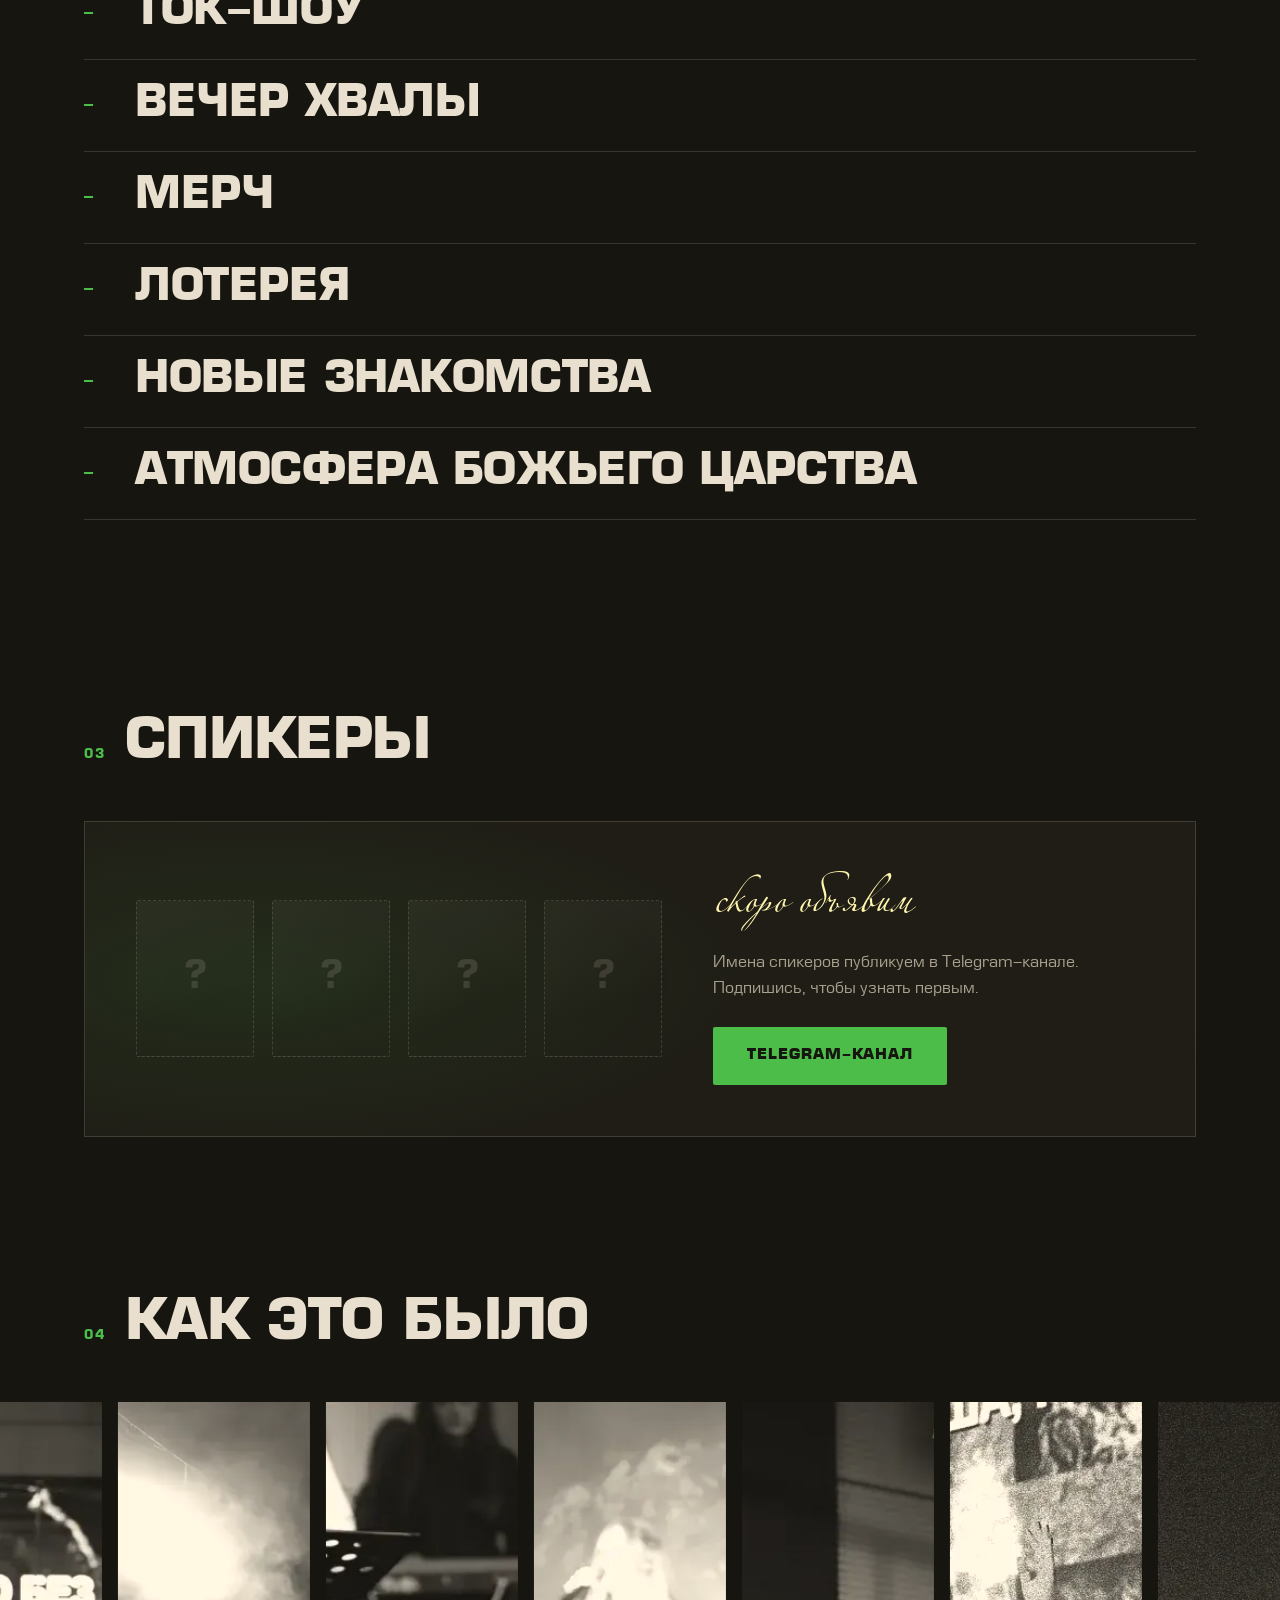
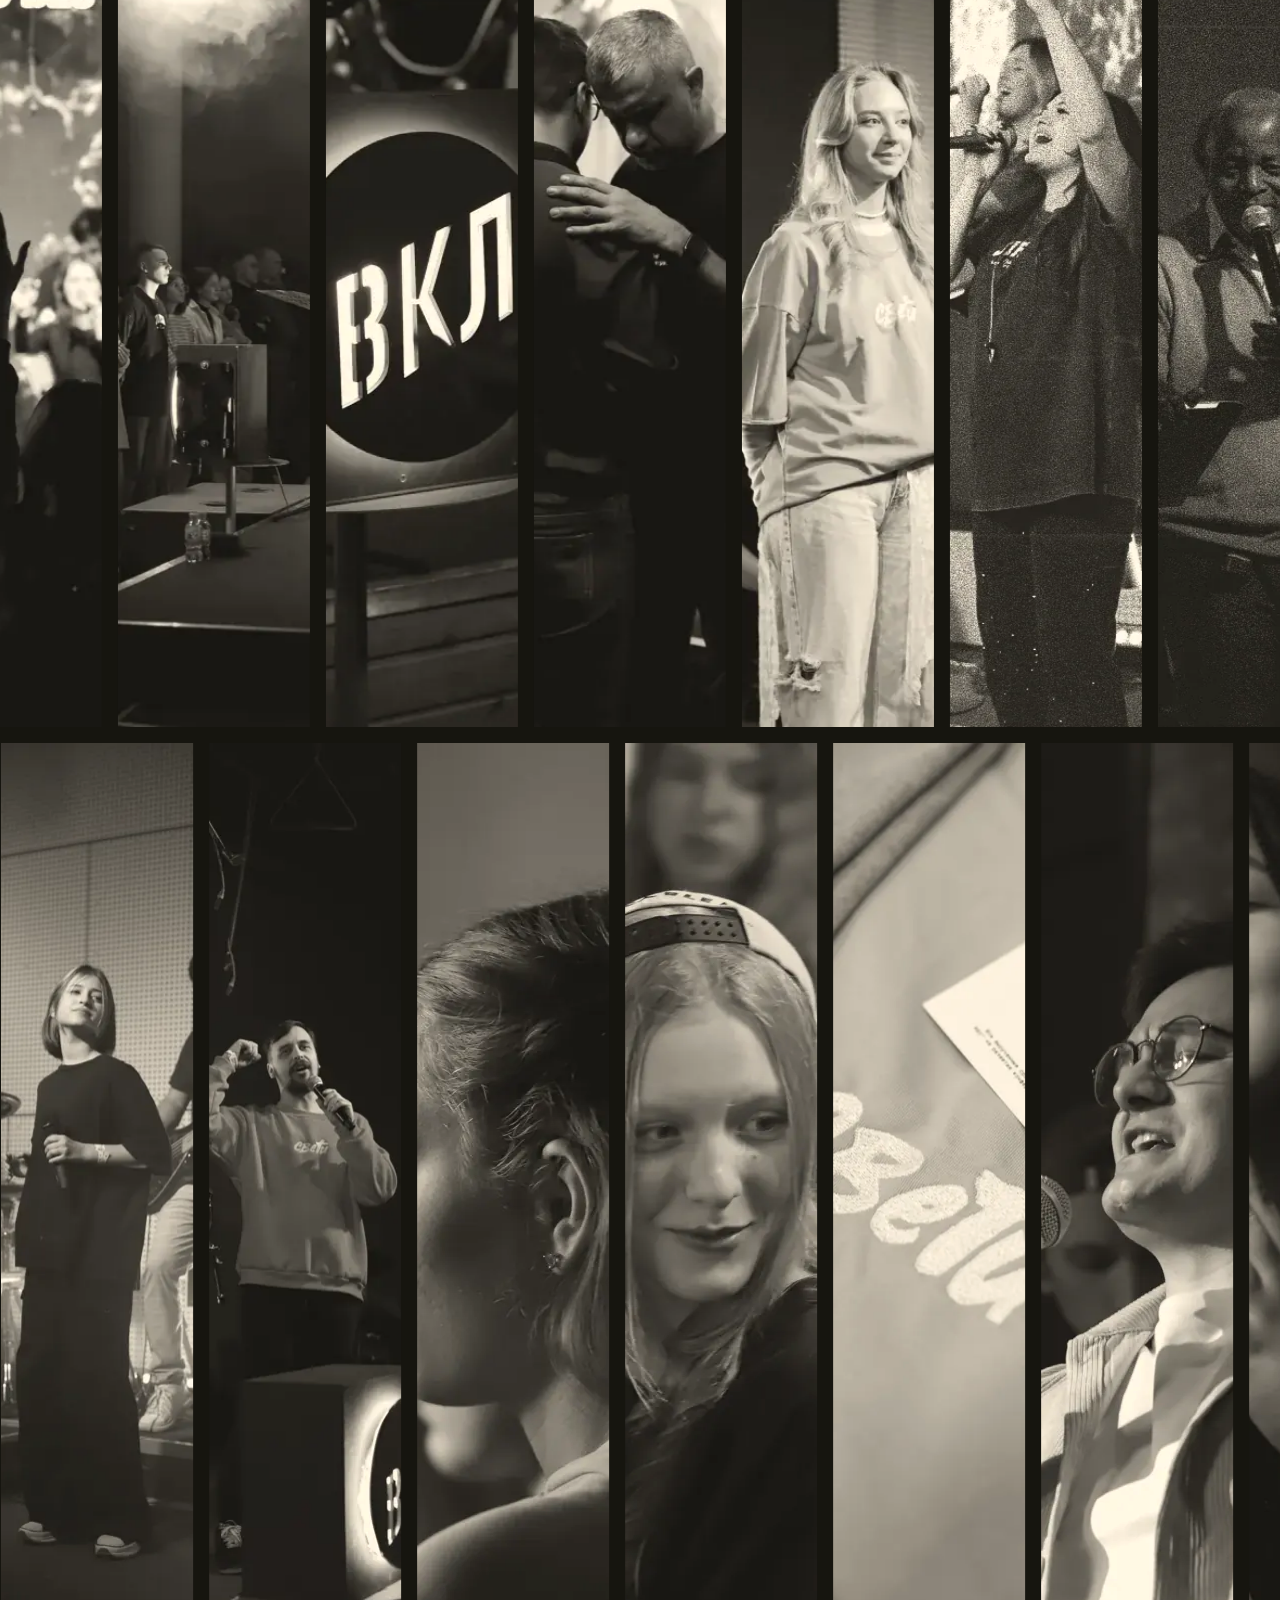
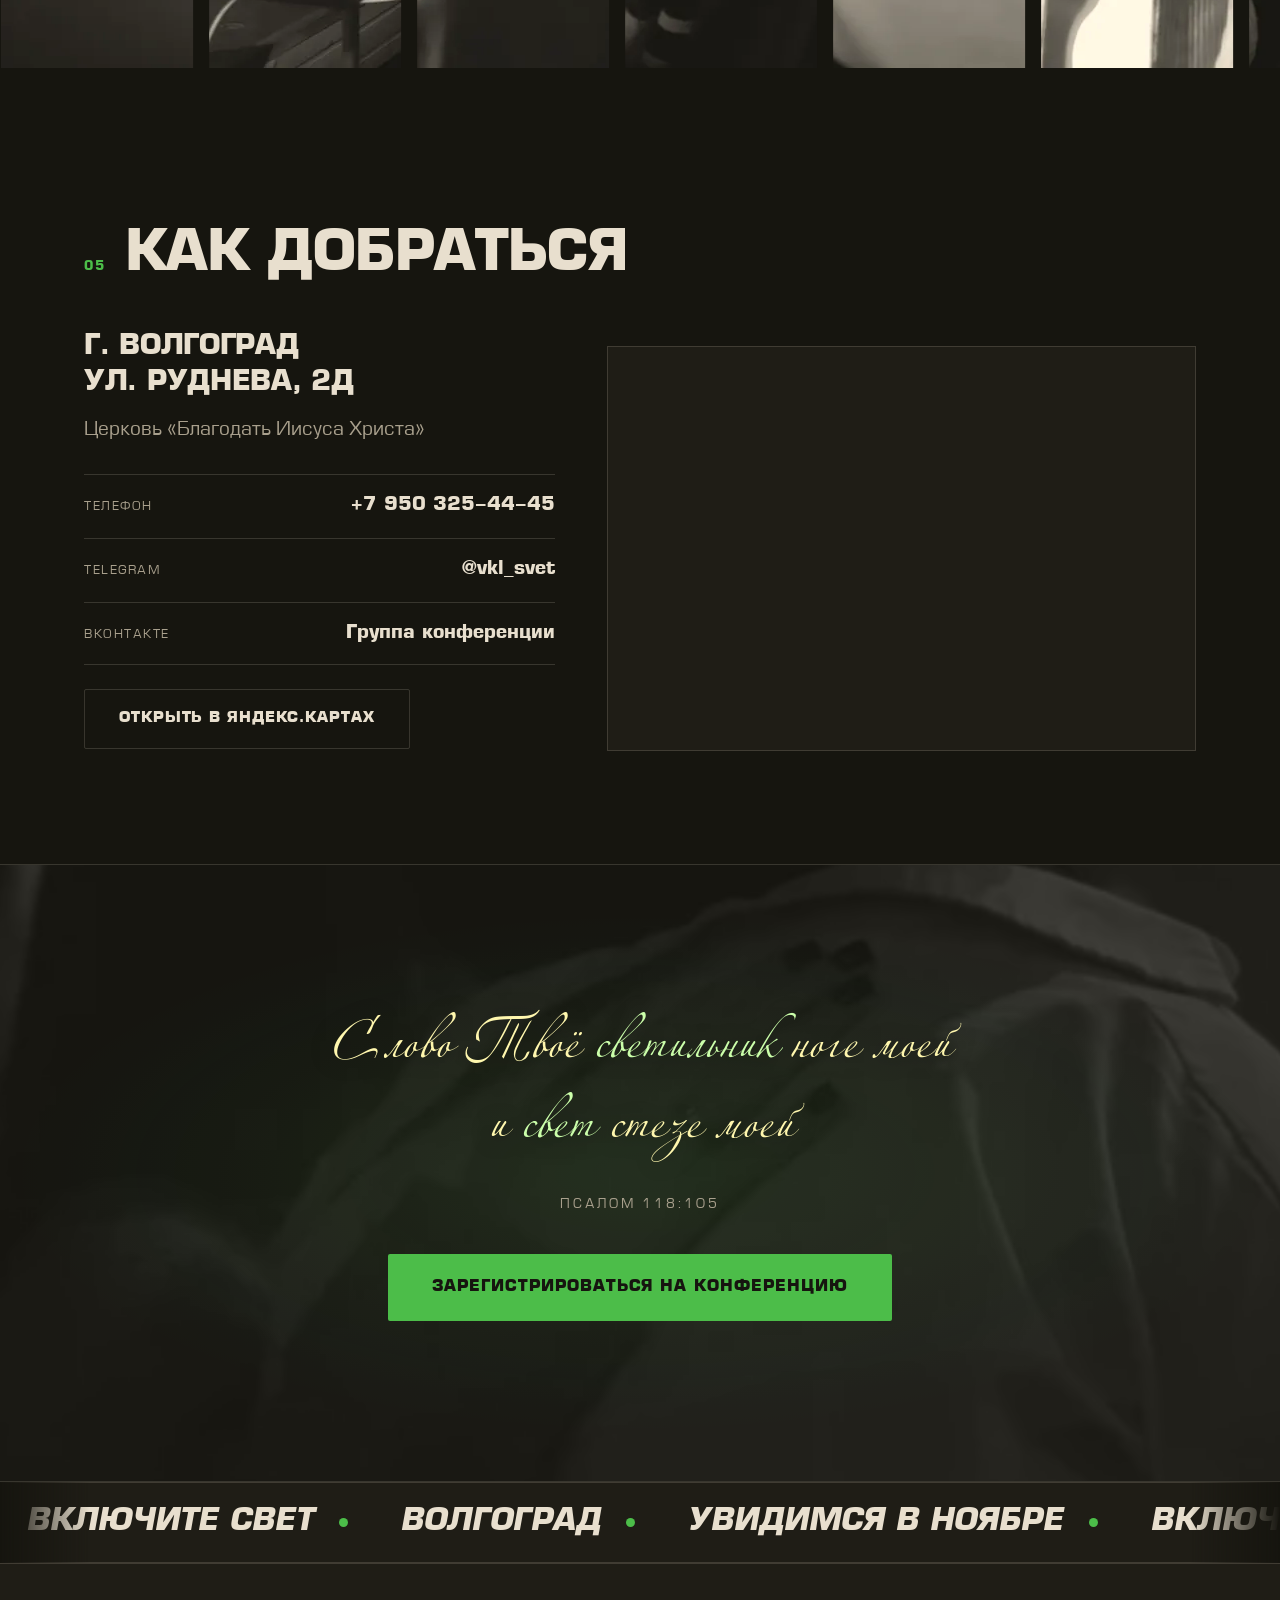
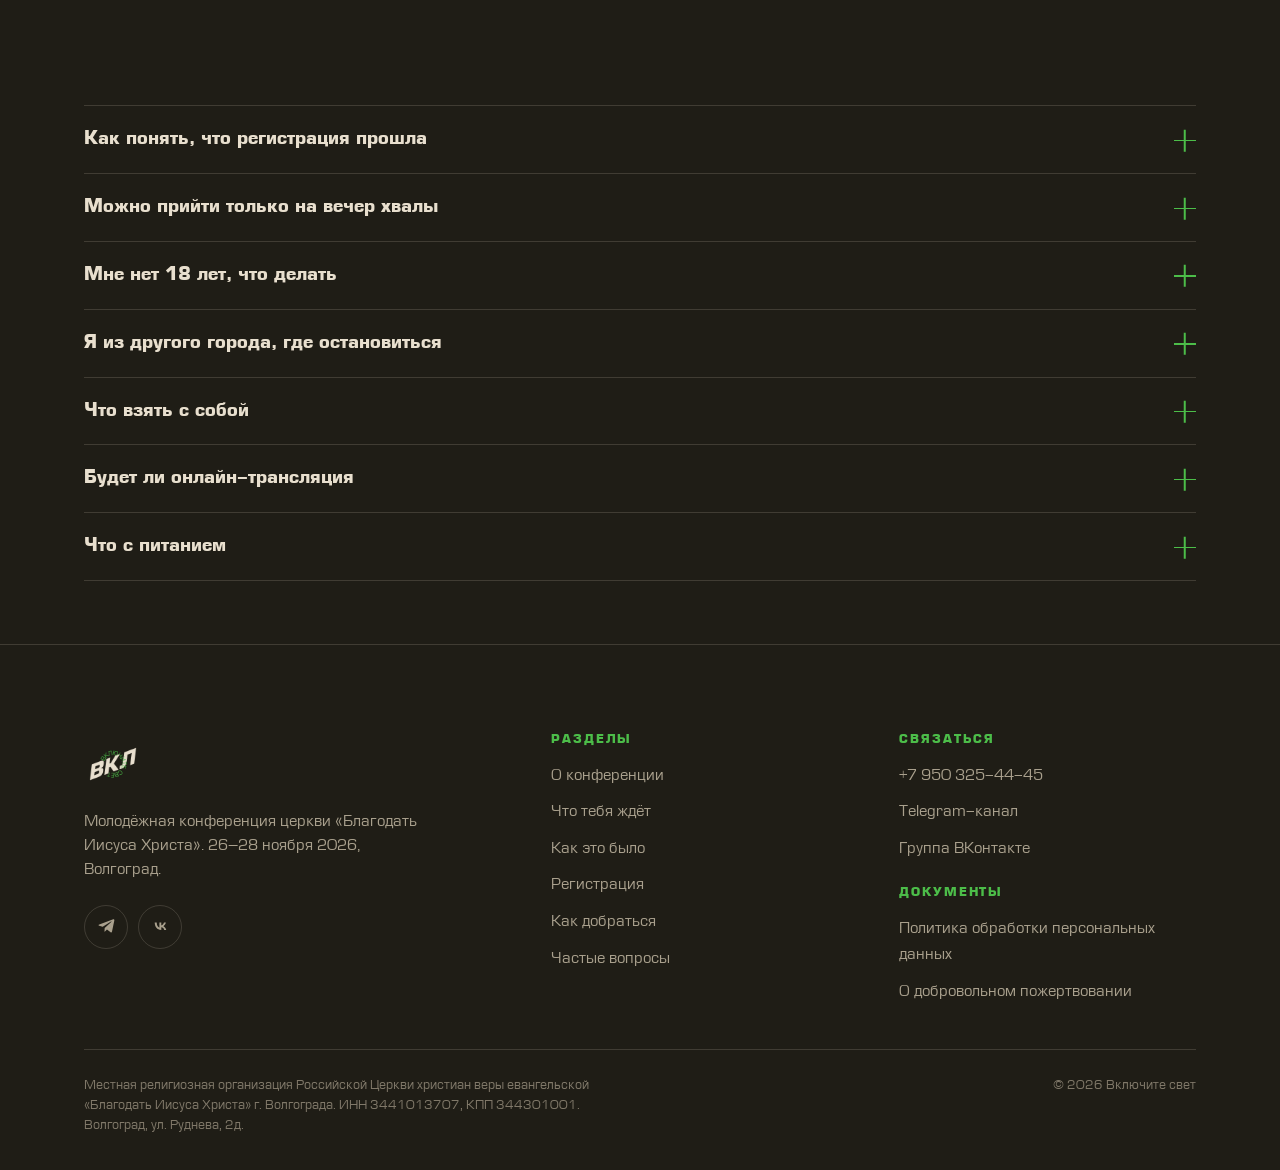
==== commit 59cd60fd: "Оплата по QR, 65 фото в галерее - галерея: 65 вертикальных кадров 9:16 в дуотоне, поровну в две лент" ====
--- a/index.html
+++ b/index.html
@@ -16,7 +16,7 @@
 
 <link rel="preload" href="assets/fonts/europebold.woff2" as="font" type="font/woff2" crossorigin>
 <link rel="preload" href="assets/fonts/alexandra.woff2" as="font" type="font/woff2" crossorigin>
-<link rel="stylesheet" href="assets/css/style.css?v=08011815">
+<link rel="stylesheet" href="assets/css/style.css?v=08012145">
 </head>
 <body>
 
@@ -188,20 +188,76 @@
 
   <div class="gal-row" data-speed="-0.05">
     <div class="gal-track">
-    <img src="assets/img/conf-01@sm.webp" alt="Прославление на конференции" loading="lazy" width="800" height="533">
-    <img src="assets/img/conf-03@sm.webp" alt="Вечер хвалы" loading="lazy" width="800" height="533">
-    <img src="assets/img/conf-05@sm.webp" alt="Молитва на конференции" loading="lazy" width="800" height="533">
-    <img src="assets/img/conf-07@sm.webp" alt="Участники конференции" loading="lazy" width="800" height="533">
-    <img src="assets/img/conf-09@sm.webp" alt="Служение на сцене" loading="lazy" width="800" height="533">
-    <img src="assets/img/conf-11@sm.webp" alt="Общение участников" loading="lazy" width="800" height="533"></div>
+      <img src="assets/img/conf-01@sm.webp" alt="Конференция «Включите свет»" loading="lazy" width="520" height="925">
+      <img src="assets/img/conf-02@sm.webp" alt="Конференция «Включите свет»" loading="lazy" width="520" height="925">
+      <img src="assets/img/conf-03@sm.webp" alt="Конференция «Включите свет»" loading="lazy" width="520" height="925">
+      <img src="assets/img/conf-04@sm.webp" alt="Конференция «Включите свет»" loading="lazy" width="520" height="925">
+      <img src="assets/img/conf-05@sm.webp" alt="Конференция «Включите свет»" loading="lazy" width="520" height="925">
+      <img src="assets/img/conf-06@sm.webp" alt="Конференция «Включите свет»" loading="lazy" width="520" height="925">
+      <img src="assets/img/conf-07@sm.webp" alt="Конференция «Включите свет»" loading="lazy" width="520" height="925">
+      <img src="assets/img/conf-08@sm.webp" alt="Конференция «Включите свет»" loading="lazy" width="520" height="925">
+      <img src="assets/img/conf-09@sm.webp" alt="Конференция «Включите свет»" loading="lazy" width="520" height="925">
+      <img src="assets/img/conf-10@sm.webp" alt="Конференция «Включите свет»" loading="lazy" width="520" height="925">
+      <img src="assets/img/conf-11@sm.webp" alt="Конференция «Включите свет»" loading="lazy" width="520" height="925">
+      <img src="assets/img/conf-12@sm.webp" alt="Конференция «Включите свет»" loading="lazy" width="520" height="925">
+      <img src="assets/img/conf-13@sm.webp" alt="Конференция «Включите свет»" loading="lazy" width="520" height="925">
+      <img src="assets/img/conf-14@sm.webp" alt="Конференция «Включите свет»" loading="lazy" width="520" height="925">
+      <img src="assets/img/conf-15@sm.webp" alt="Конференция «Включите свет»" loading="lazy" width="520" height="925">
+      <img src="assets/img/conf-16@sm.webp" alt="Конференция «Включите свет»" loading="lazy" width="520" height="925">
+      <img src="assets/img/conf-17@sm.webp" alt="Конференция «Включите свет»" loading="lazy" width="520" height="925">
+      <img src="assets/img/conf-18@sm.webp" alt="Конференция «Включите свет»" loading="lazy" width="520" height="925">
+      <img src="assets/img/conf-19@sm.webp" alt="Конференция «Включите свет»" loading="lazy" width="520" height="925">
+      <img src="assets/img/conf-20@sm.webp" alt="Конференция «Включите свет»" loading="lazy" width="520" height="925">
+      <img src="assets/img/conf-21@sm.webp" alt="Конференция «Включите свет»" loading="lazy" width="520" height="925">
+      <img src="assets/img/conf-22@sm.webp" alt="Конференция «Включите свет»" loading="lazy" width="520" height="925">
+      <img src="assets/img/conf-23@sm.webp" alt="Конференция «Включите свет»" loading="lazy" width="520" height="925">
+      <img src="assets/img/conf-24@sm.webp" alt="Конференция «Включите свет»" loading="lazy" width="520" height="925">
+      <img src="assets/img/conf-25@sm.webp" alt="Конференция «Включите свет»" loading="lazy" width="520" height="925">
+      <img src="assets/img/conf-26@sm.webp" alt="Конференция «Включите свет»" loading="lazy" width="520" height="925">
+      <img src="assets/img/conf-27@sm.webp" alt="Конференция «Включите свет»" loading="lazy" width="520" height="925">
+      <img src="assets/img/conf-28@sm.webp" alt="Конференция «Включите свет»" loading="lazy" width="520" height="925">
+      <img src="assets/img/conf-29@sm.webp" alt="Конференция «Включите свет»" loading="lazy" width="520" height="925">
+      <img src="assets/img/conf-30@sm.webp" alt="Конференция «Включите свет»" loading="lazy" width="520" height="925">
+      <img src="assets/img/conf-31@sm.webp" alt="Конференция «Включите свет»" loading="lazy" width="520" height="925">
+      <img src="assets/img/conf-32@sm.webp" alt="Конференция «Включите свет»" loading="lazy" width="520" height="925">
+      <img src="assets/img/conf-33@sm.webp" alt="Конференция «Включите свет»" loading="lazy" width="520" height="925">
+    </div>
   </div>
   <div class="gal-row" data-speed="0.05">
     <div class="gal-track">
-    <img src="assets/img/conf-04@sm.webp" alt="Поклонение" loading="lazy" width="800" height="533">
-    <img src="assets/img/conf-06@sm.webp" alt="Сессия конференции" loading="lazy" width="800" height="533">
-    <img src="assets/img/conf-12@sm.webp" alt="Зал конференции" loading="lazy" width="800" height="533">
-    <img src="assets/img/conf-13@sm.webp" alt="Группа прославления" loading="lazy" width="800" height="533">
-    <img src="assets/img/conf-14@sm.webp" alt="Молитва за участников" loading="lazy" width="800" height="533"></div>
+      <img src="assets/img/conf-34@sm.webp" alt="Конференция «Включите свет»" loading="lazy" width="520" height="925">
+      <img src="assets/img/conf-35@sm.webp" alt="Конференция «Включите свет»" loading="lazy" width="520" height="925">
+      <img src="assets/img/conf-36@sm.webp" alt="Конференция «Включите свет»" loading="lazy" width="520" height="925">
+      <img src="assets/img/conf-37@sm.webp" alt="Конференция «Включите свет»" loading="lazy" width="520" height="925">
+      <img src="assets/img/conf-38@sm.webp" alt="Конференция «Включите свет»" loading="lazy" width="520" height="925">
+      <img src="assets/img/conf-39@sm.webp" alt="Конференция «Включите свет»" loading="lazy" width="520" height="925">
+      <img src="assets/img/conf-40@sm.webp" alt="Конференция «Включите свет»" loading="lazy" width="520" height="925">
+      <img src="assets/img/conf-41@sm.webp" alt="Конференция «Включите свет»" loading="lazy" width="520" height="925">
+      <img src="assets/img/conf-42@sm.webp" alt="Конференция «Включите свет»" loading="lazy" width="520" height="925">
+      <img src="assets/img/conf-43@sm.webp" alt="Конференция «Включите свет»" loading="lazy" width="520" height="925">
+      <img src="assets/img/conf-44@sm.webp" alt="Конференция «Включите свет»" loading="lazy" width="520" height="925">
+      <img src="assets/img/conf-45@sm.webp" alt="Конференция «Включите свет»" loading="lazy" width="520" height="925">
+      <img src="assets/img/conf-46@sm.webp" alt="Конференция «Включите свет»" loading="lazy" width="520" height="925">
+      <img src="assets/img/conf-47@sm.webp" alt="Конференция «Включите свет»" loading="lazy" width="520" height="925">
+      <img src="assets/img/conf-48@sm.webp" alt="Конференция «Включите свет»" loading="lazy" width="520" height="925">
+      <img src="assets/img/conf-49@sm.webp" alt="Конференция «Включите свет»" loading="lazy" width="520" height="925">
+      <img src="assets/img/conf-50@sm.webp" alt="Конференция «Включите свет»" loading="lazy" width="520" height="925">
+      <img src="assets/img/conf-51@sm.webp" alt="Конференция «Включите свет»" loading="lazy" width="520" height="925">
+      <img src="assets/img/conf-52@sm.webp" alt="Конференция «Включите свет»" loading="lazy" width="520" height="925">
+      <img src="assets/img/conf-53@sm.webp" alt="Конференция «Включите свет»" loading="lazy" width="520" height="925">
+      <img src="assets/img/conf-54@sm.webp" alt="Конференция «Включите свет»" loading="lazy" width="520" height="925">
+      <img src="assets/img/conf-55@sm.webp" alt="Конференция «Включите свет»" loading="lazy" width="520" height="925">
+      <img src="assets/img/conf-56@sm.webp" alt="Конференция «Включите свет»" loading="lazy" width="520" height="925">
+      <img src="assets/img/conf-57@sm.webp" alt="Конференция «Включите свет»" loading="lazy" width="520" height="925">
+      <img src="assets/img/conf-58@sm.webp" alt="Конференция «Включите свет»" loading="lazy" width="520" height="925">
+      <img src="assets/img/conf-59@sm.webp" alt="Конференция «Включите свет»" loading="lazy" width="520" height="925">
+      <img src="assets/img/conf-60@sm.webp" alt="Конференция «Включите свет»" loading="lazy" width="520" height="925">
+      <img src="assets/img/conf-61@sm.webp" alt="Конференция «Включите свет»" loading="lazy" width="520" height="925">
+      <img src="assets/img/conf-62@sm.webp" alt="Конференция «Включите свет»" loading="lazy" width="520" height="925">
+      <img src="assets/img/conf-63@sm.webp" alt="Конференция «Включите свет»" loading="lazy" width="520" height="925">
+      <img src="assets/img/conf-64@sm.webp" alt="Конференция «Включите свет»" loading="lazy" width="520" height="925">
+      <img src="assets/img/conf-65@sm.webp" alt="Конференция «Включите свет»" loading="lazy" width="520" height="925">
+    </div>
   </div>
 </section>
 
@@ -408,6 +464,6 @@
   <a href="register.html" class="btn">Регистрация</a>
 </div>
 
-<script src="assets/js/app.js?v=08011815"></script>
+<script src="assets/js/app.js?v=08012145"></script>
 </body>
 </html>
--- a/assets/css/style.css
+++ b/assets/css/style.css
@@ -2080,3 +2080,82 @@
   .hero__date  { font-size: clamp(34px, 5vw, 66px); }
   .hero__place { font-size: clamp(28px, 4.2vw, 56px); }
 }
+
+/* --- Галерея: вертикальные кадры 9:16 ------------------------------------- */
+.gal-track img {
+  width: clamp(150px, 15vw, 230px);
+  aspect-ratio: 9 / 16;
+  object-fit: cover;
+}
+@media (max-width: 760px) {
+  .gal-track img { width: 52vw; }
+}
+
+/* --- Экран оплаты по QR ---------------------------------------------------- */
+.pay__t { text-align: center; margin-bottom: clamp(22px, 3vw, 34px); }
+
+.pay__grid {
+  display: grid;
+  grid-template-columns: auto 1fr;
+  gap: clamp(22px, 3vw, 40px);
+  align-items: start;
+}
+@media (max-width: 700px) { .pay__grid { grid-template-columns: 1fr; } }
+
+.pay__qr {
+  background: var(--cream);
+  padding: 14px;
+  border-radius: var(--radius);
+  width: fit-content;
+  margin-inline: auto;
+}
+.pay__qr img { width: clamp(180px, 22vw, 240px); height: auto; display: block; }
+.pay__qr .hint { color: #4a4438; }
+
+.pay__steps { margin: 0; padding-left: 20px; display: grid; gap: 16px; }
+.pay__steps li { font-size: 16px; line-height: 1.55; color: var(--cream); }
+.pay__steps li::marker { color: var(--green); font-weight: 700; }
+
+.pay__purpose {
+  display: flex;
+  align-items: center;
+  gap: 10px;
+  flex-wrap: wrap;
+  margin-top: 10px;
+  padding: 12px 14px;
+  background: rgba(76,189,73,.10);
+  border: 1px dashed var(--green);
+}
+#purposeText { font-weight: 700; color: var(--green-lt); font-size: 16px; }
+.pay__copy {
+  background: none;
+  border: 1px solid var(--line);
+  border-radius: var(--radius);
+  padding: 6px 12px;
+  font-size: 12px;
+  letter-spacing: .08em;
+  text-transform: uppercase;
+  color: var(--text-dim);
+  cursor: pointer;
+  transition: color .3s, border-color .3s;
+}
+.pay__copy:hover { color: var(--green); border-color: var(--green); }
+.pay__warn { display: block; margin-top: 10px; font-size: 14.5px; color: var(--yellow); }
+
+.pay__bot {
+  margin-top: clamp(26px, 3.6vw, 40px);
+  padding: clamp(20px, 3vw, 30px);
+  border: 1px solid var(--line);
+  background: var(--ink);
+}
+.pay__bot h3 {
+  font-size: 13px;
+  letter-spacing: .14em;
+  text-transform: uppercase;
+  color: var(--green);
+  margin-bottom: 14px;
+}
+.pay__bot ol { margin: 0 0 20px; padding-left: 20px; display: grid; gap: 10px; }
+.pay__bot li { font-size: 15.5px; line-height: 1.55; color: var(--text-dim); }
+.pay__bot li b { color: var(--cream); }
+.pay__bot li::marker { color: var(--green); }
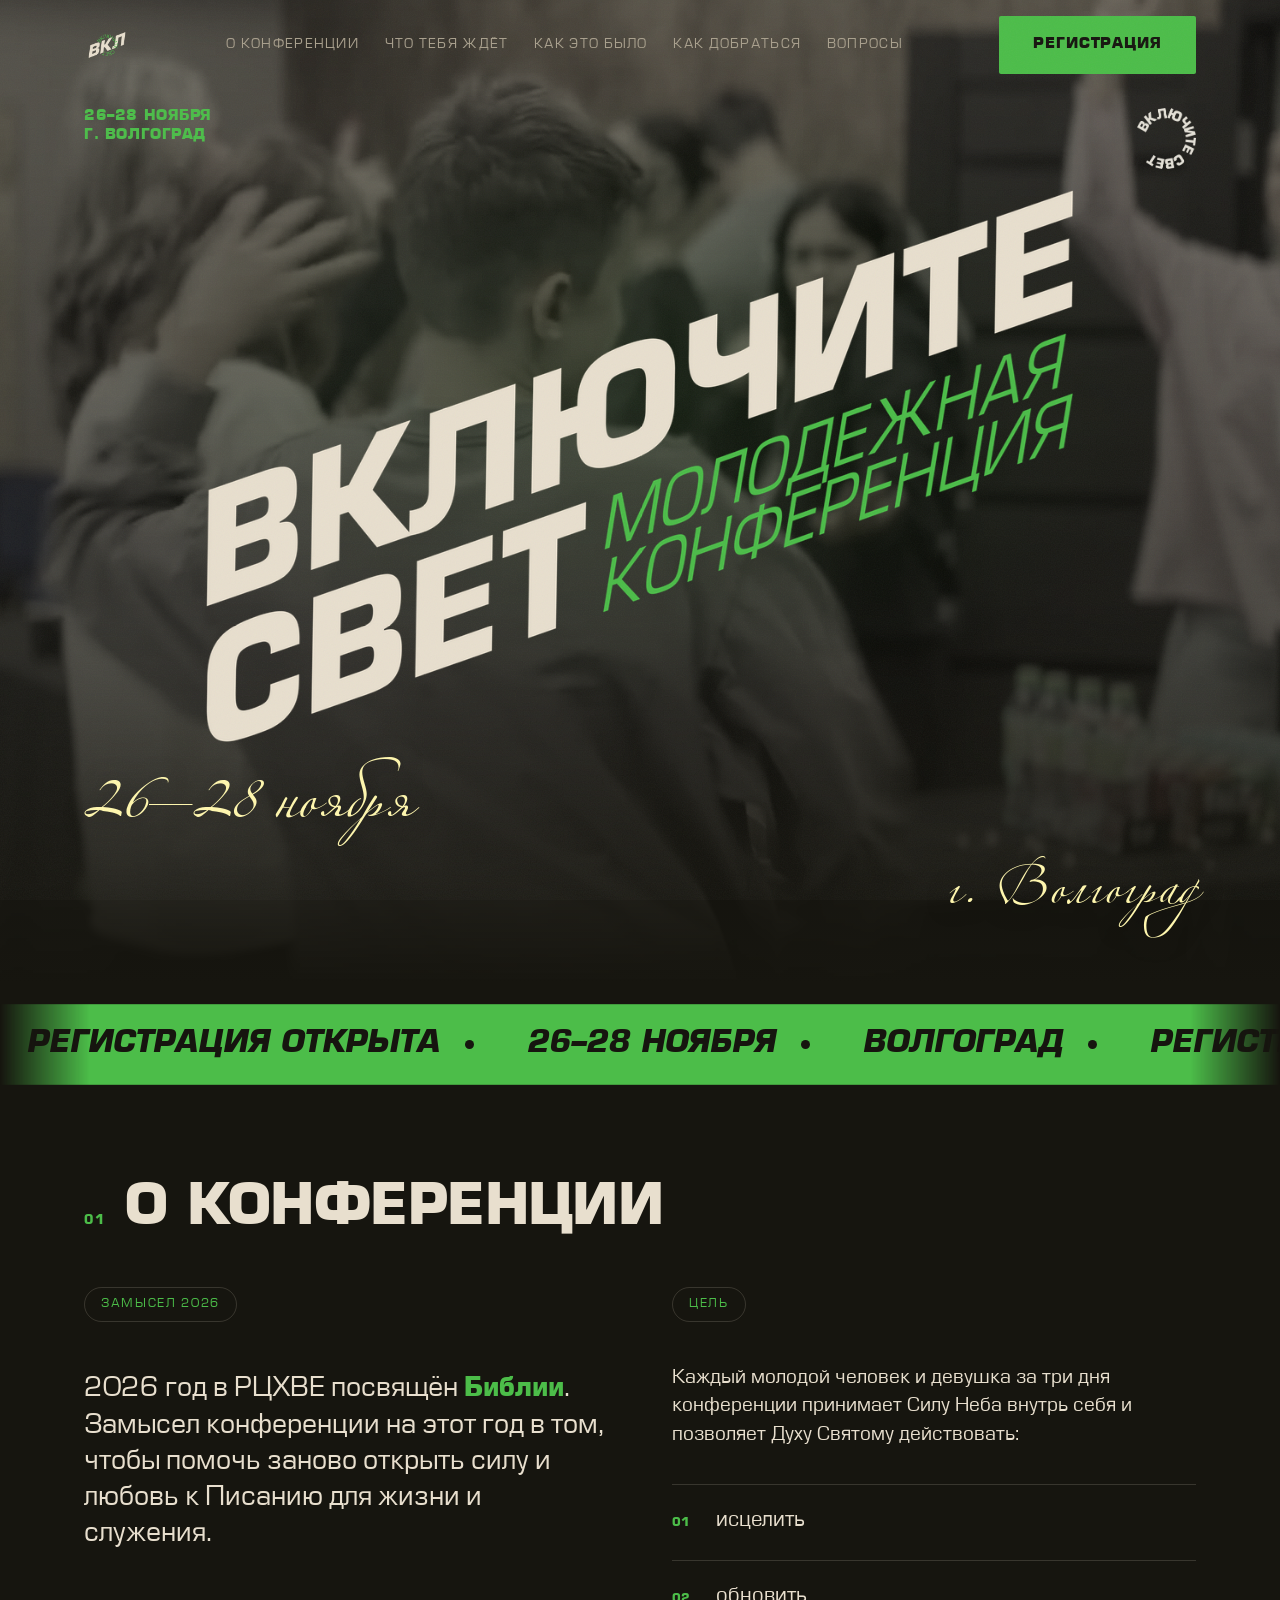
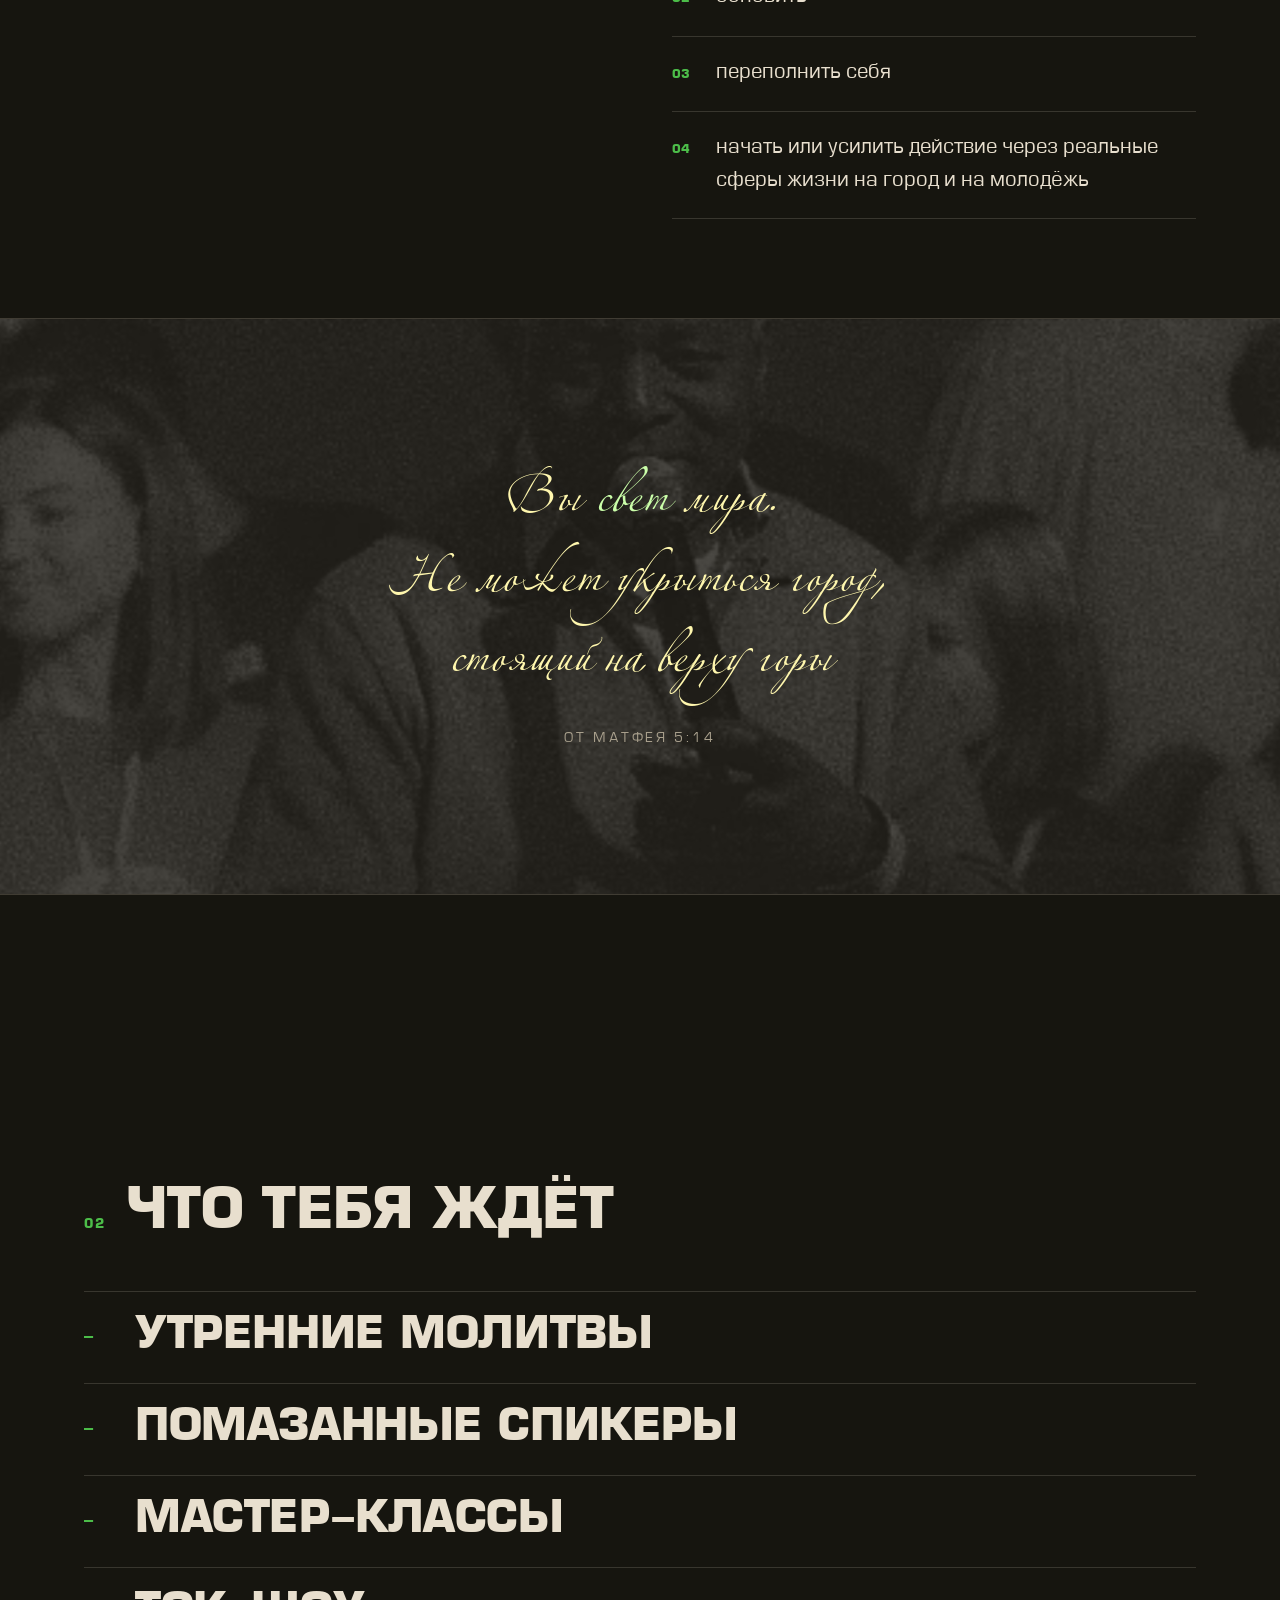
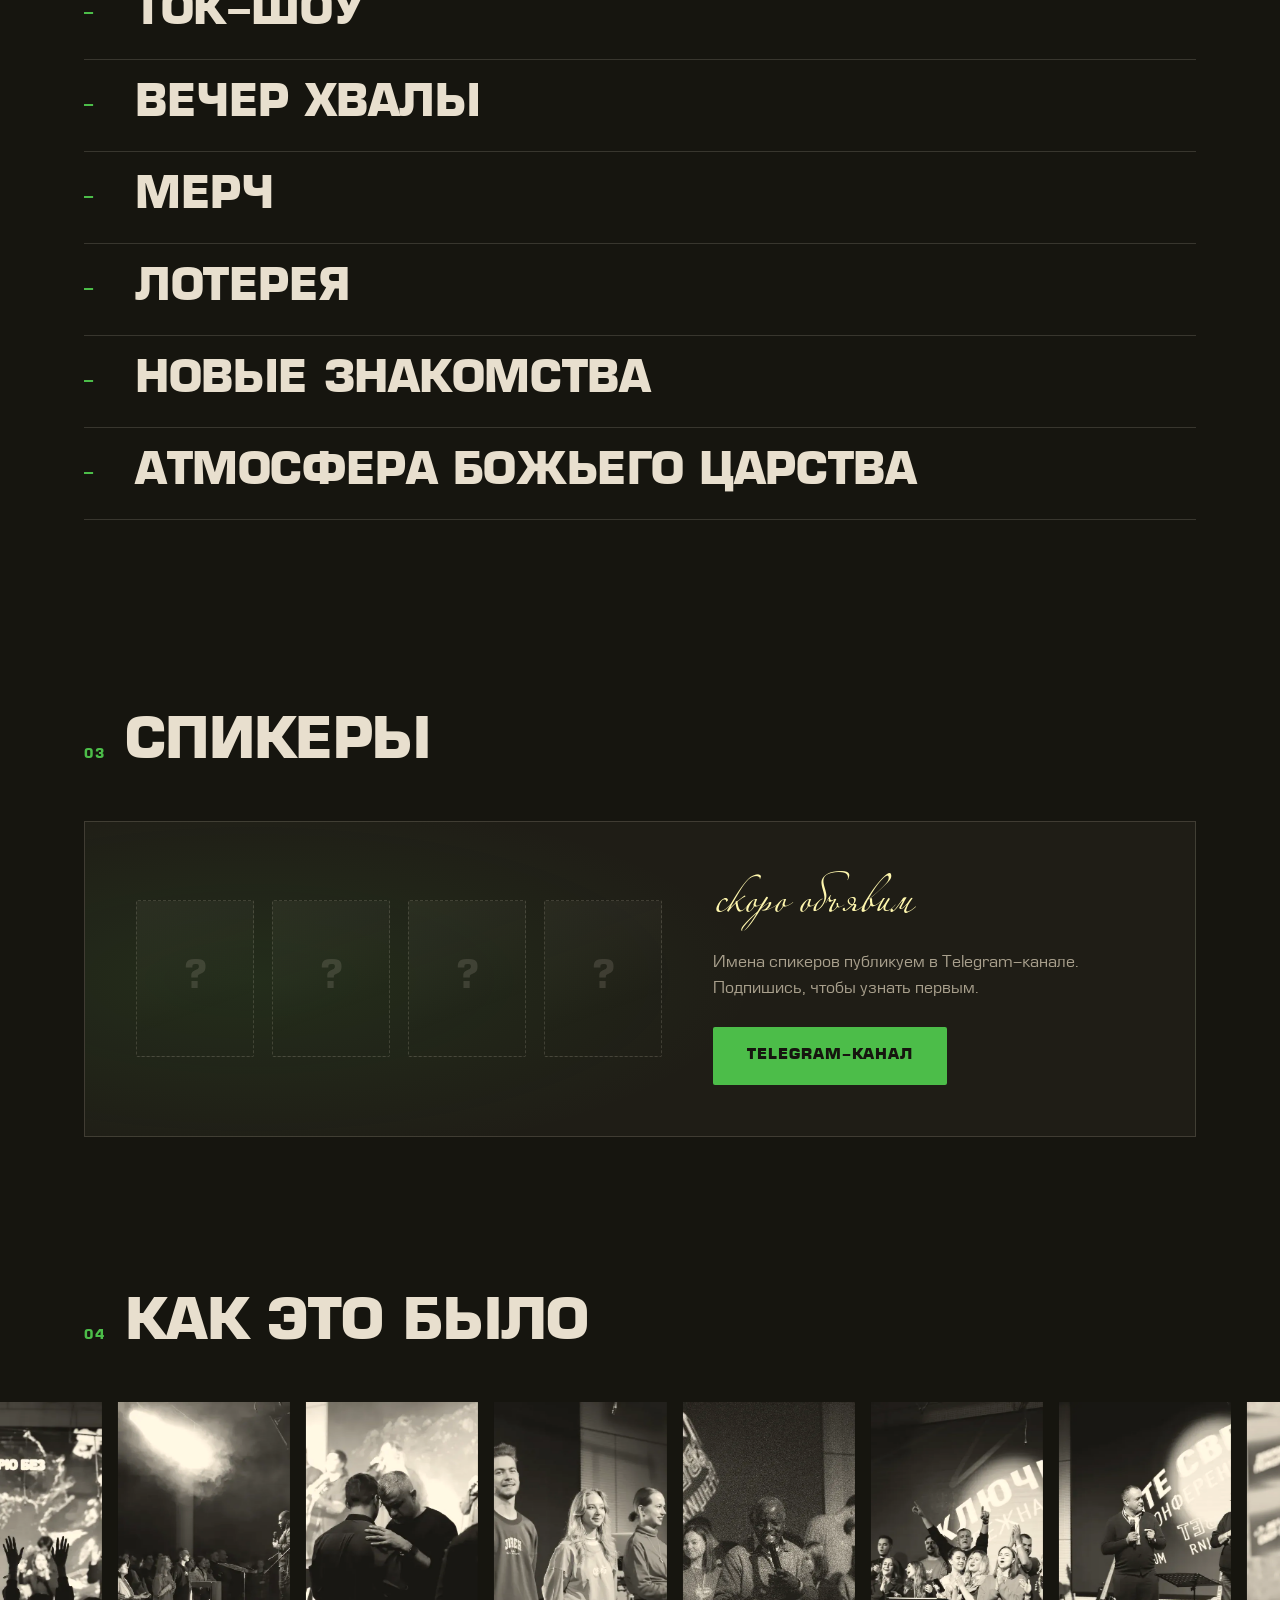
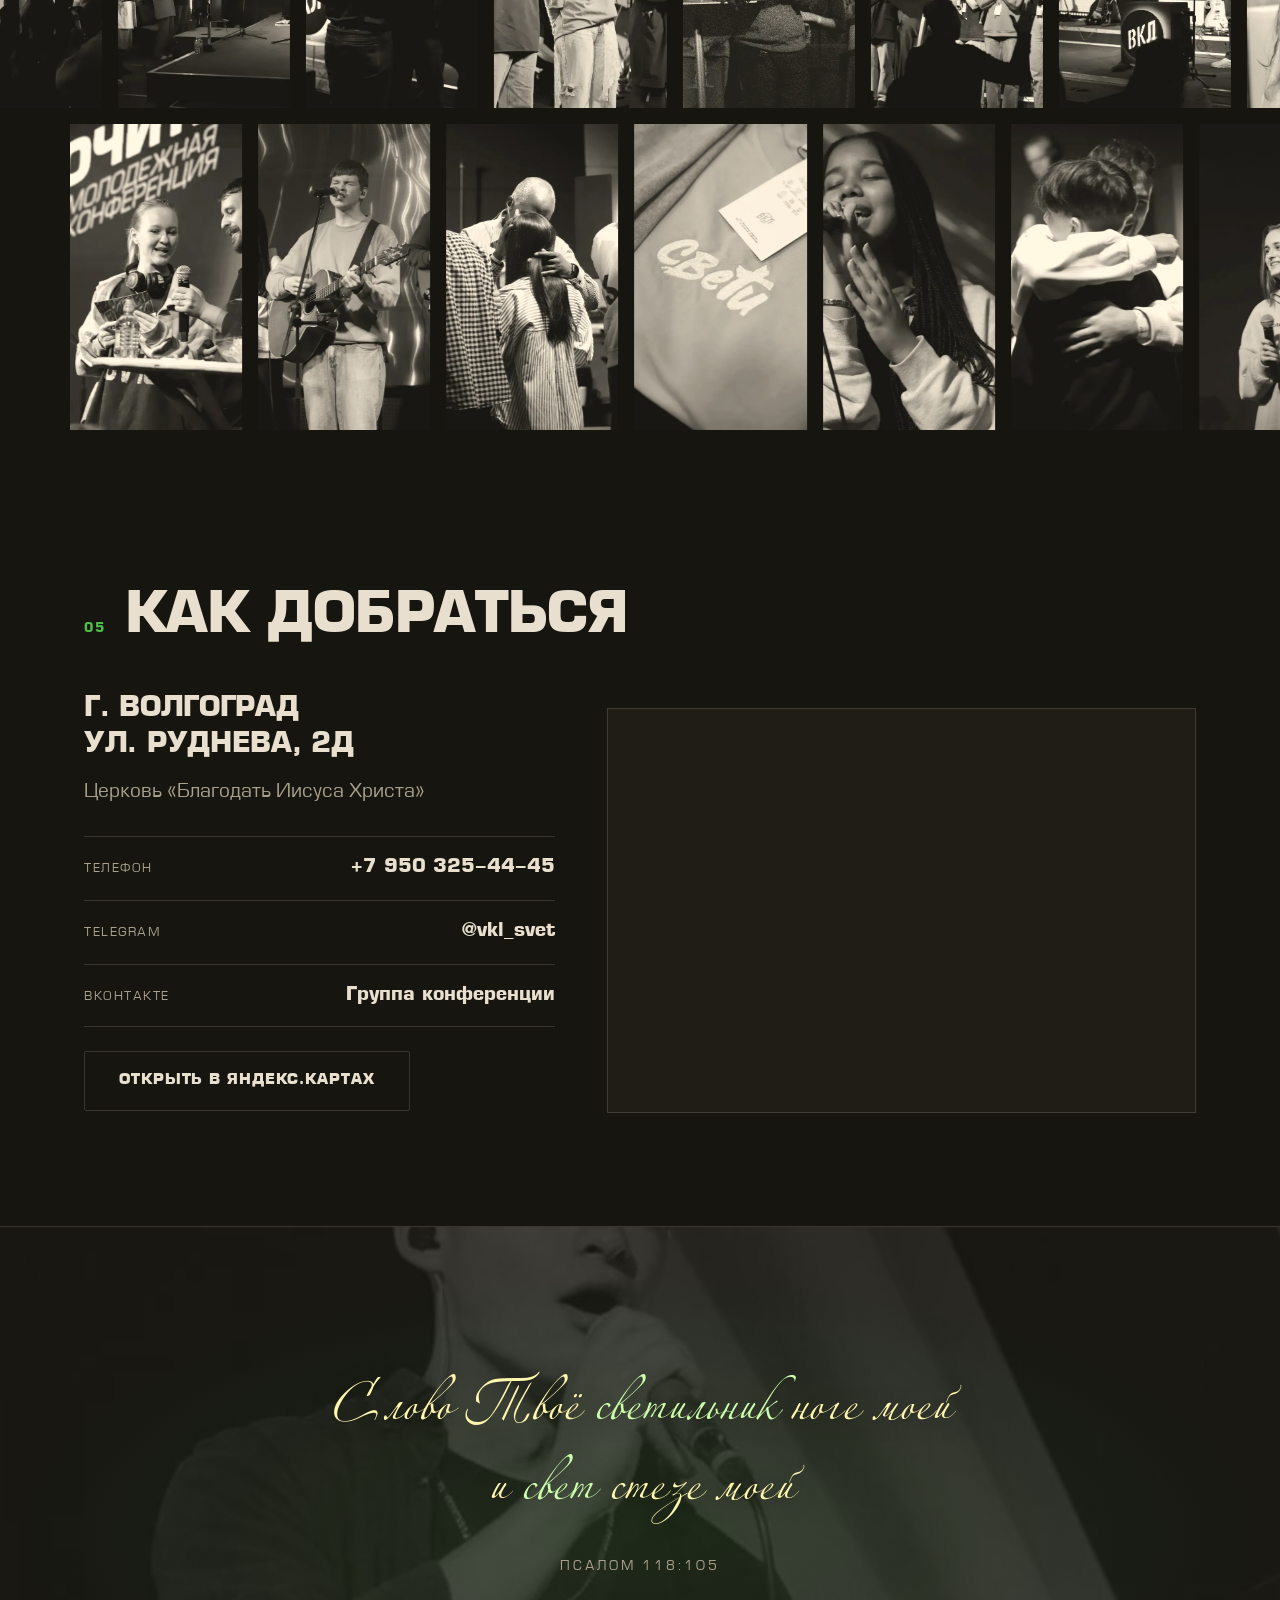
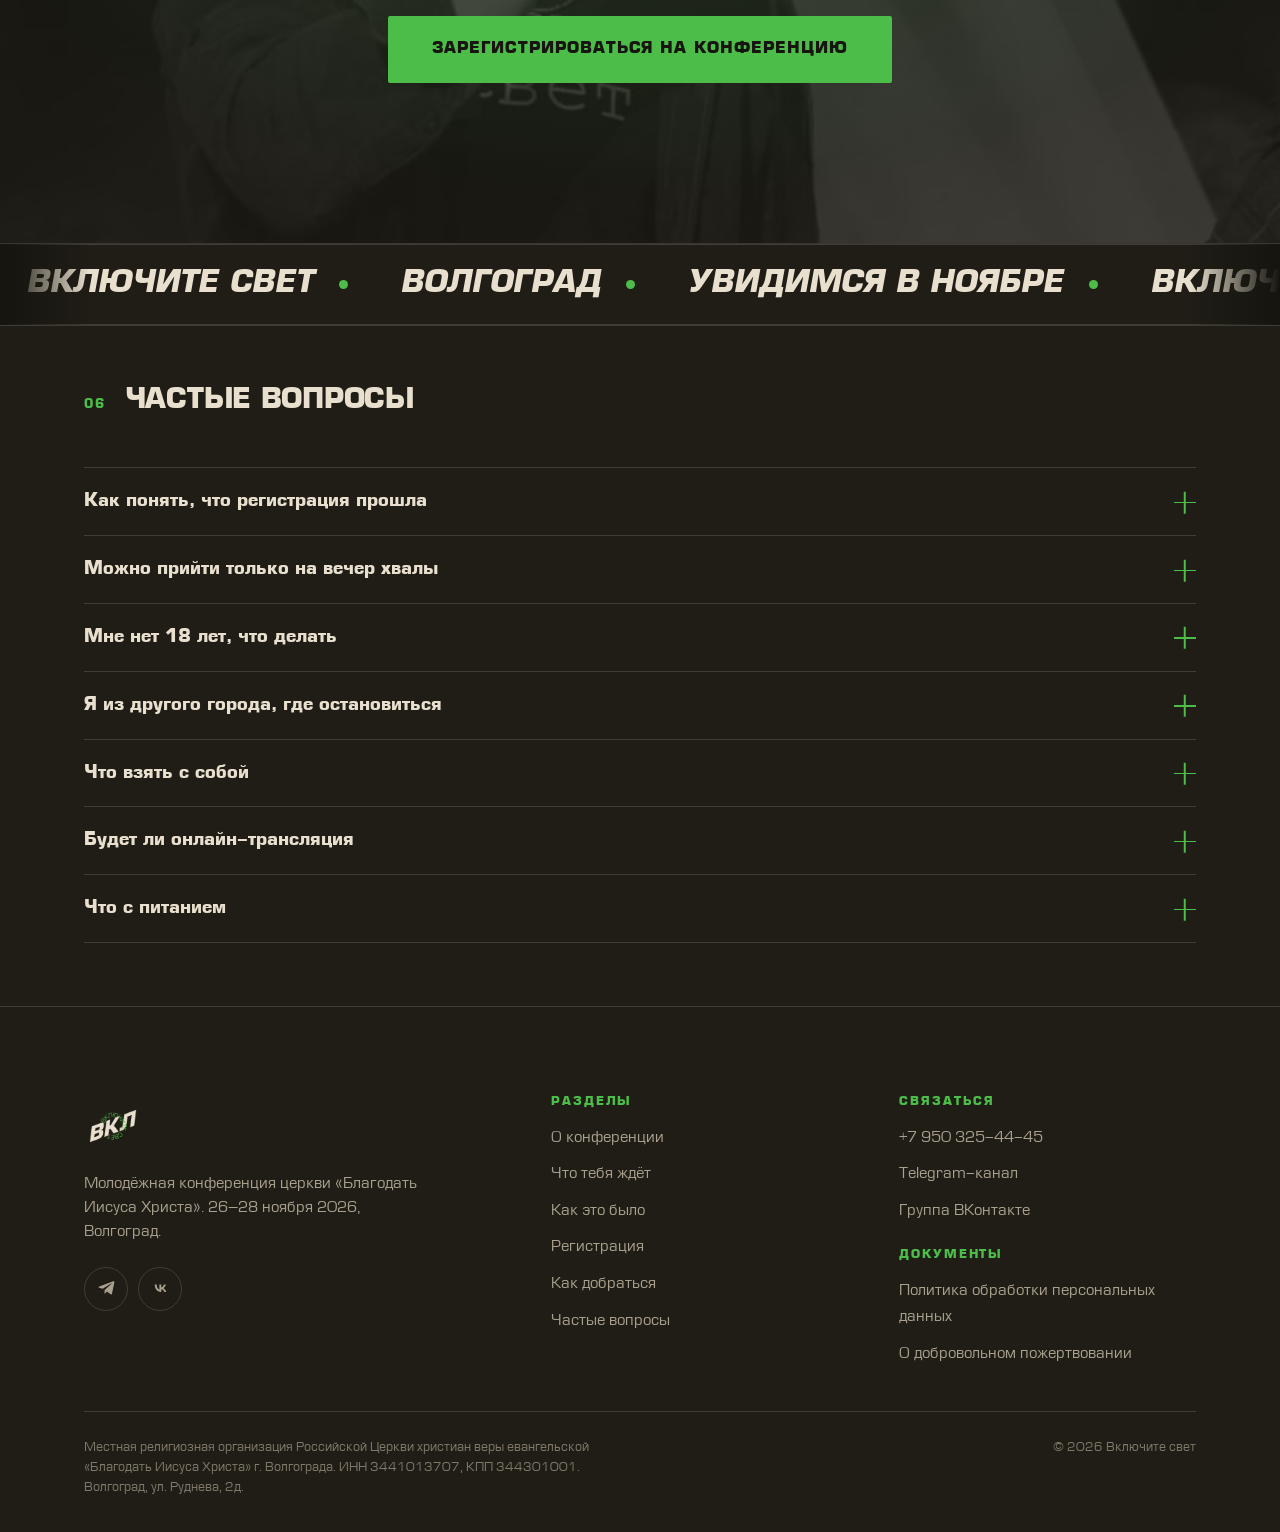
==== commit 886a2586: "Галерея без повторов, компактные кадры, короткий текст оплаты Co-Authored-By: Claude Opus 5 <noreply" ====
--- a/index.html
+++ b/index.html
@@ -16,7 +16,7 @@
 
 <link rel="preload" href="assets/fonts/europebold.woff2" as="font" type="font/woff2" crossorigin>
 <link rel="preload" href="assets/fonts/alexandra.woff2" as="font" type="font/woff2" crossorigin>
-<link rel="stylesheet" href="assets/css/style.css?v=08012145">
+<link rel="stylesheet" href="assets/css/style.css?v=08012215">
 </head>
 <body>
 
@@ -203,6 +203,10 @@
       <img src="assets/img/conf-13@sm.webp" alt="Конференция «Включите свет»" loading="lazy" width="520" height="925">
       <img src="assets/img/conf-14@sm.webp" alt="Конференция «Включите свет»" loading="lazy" width="520" height="925">
       <img src="assets/img/conf-15@sm.webp" alt="Конференция «Включите свет»" loading="lazy" width="520" height="925">
+    </div>
+  </div>
+  <div class="gal-row" data-speed="0.05">
+    <div class="gal-track">
       <img src="assets/img/conf-16@sm.webp" alt="Конференция «Включите свет»" loading="lazy" width="520" height="925">
       <img src="assets/img/conf-17@sm.webp" alt="Конференция «Включите свет»" loading="lazy" width="520" height="925">
       <img src="assets/img/conf-18@sm.webp" alt="Конференция «Включите свет»" loading="lazy" width="520" height="925">
@@ -217,46 +221,6 @@
       <img src="assets/img/conf-27@sm.webp" alt="Конференция «Включите свет»" loading="lazy" width="520" height="925">
       <img src="assets/img/conf-28@sm.webp" alt="Конференция «Включите свет»" loading="lazy" width="520" height="925">
       <img src="assets/img/conf-29@sm.webp" alt="Конференция «Включите свет»" loading="lazy" width="520" height="925">
-      <img src="assets/img/conf-30@sm.webp" alt="Конференция «Включите свет»" loading="lazy" width="520" height="925">
-      <img src="assets/img/conf-31@sm.webp" alt="Конференция «Включите свет»" loading="lazy" width="520" height="925">
-      <img src="assets/img/conf-32@sm.webp" alt="Конференция «Включите свет»" loading="lazy" width="520" height="925">
-      <img src="assets/img/conf-33@sm.webp" alt="Конференция «Включите свет»" loading="lazy" width="520" height="925">
-    </div>
-  </div>
-  <div class="gal-row" data-speed="0.05">
-    <div class="gal-track">
-      <img src="assets/img/conf-34@sm.webp" alt="Конференция «Включите свет»" loading="lazy" width="520" height="925">
-      <img src="assets/img/conf-35@sm.webp" alt="Конференция «Включите свет»" loading="lazy" width="520" height="925">
-      <img src="assets/img/conf-36@sm.webp" alt="Конференция «Включите свет»" loading="lazy" width="520" height="925">
-      <img src="assets/img/conf-37@sm.webp" alt="Конференция «Включите свет»" loading="lazy" width="520" height="925">
-      <img src="assets/img/conf-38@sm.webp" alt="Конференция «Включите свет»" loading="lazy" width="520" height="925">
-      <img src="assets/img/conf-39@sm.webp" alt="Конференция «Включите свет»" loading="lazy" width="520" height="925">
-      <img src="assets/img/conf-40@sm.webp" alt="Конференция «Включите свет»" loading="lazy" width="520" height="925">
-      <img src="assets/img/conf-41@sm.webp" alt="Конференция «Включите свет»" loading="lazy" width="520" height="925">
-      <img src="assets/img/conf-42@sm.webp" alt="Конференция «Включите свет»" loading="lazy" width="520" height="925">
-      <img src="assets/img/conf-43@sm.webp" alt="Конференция «Включите свет»" loading="lazy" width="520" height="925">
-      <img src="assets/img/conf-44@sm.webp" alt="Конференция «Включите свет»" loading="lazy" width="520" height="925">
-      <img src="assets/img/conf-45@sm.webp" alt="Конференция «Включите свет»" loading="lazy" width="520" height="925">
-      <img src="assets/img/conf-46@sm.webp" alt="Конференция «Включите свет»" loading="lazy" width="520" height="925">
-      <img src="assets/img/conf-47@sm.webp" alt="Конференция «Включите свет»" loading="lazy" width="520" height="925">
-      <img src="assets/img/conf-48@sm.webp" alt="Конференция «Включите свет»" loading="lazy" width="520" height="925">
-      <img src="assets/img/conf-49@sm.webp" alt="Конференция «Включите свет»" loading="lazy" width="520" height="925">
-      <img src="assets/img/conf-50@sm.webp" alt="Конференция «Включите свет»" loading="lazy" width="520" height="925">
-      <img src="assets/img/conf-51@sm.webp" alt="Конференция «Включите свет»" loading="lazy" width="520" height="925">
-      <img src="assets/img/conf-52@sm.webp" alt="Конференция «Включите свет»" loading="lazy" width="520" height="925">
-      <img src="assets/img/conf-53@sm.webp" alt="Конференция «Включите свет»" loading="lazy" width="520" height="925">
-      <img src="assets/img/conf-54@sm.webp" alt="Конференция «Включите свет»" loading="lazy" width="520" height="925">
-      <img src="assets/img/conf-55@sm.webp" alt="Конференция «Включите свет»" loading="lazy" width="520" height="925">
-      <img src="assets/img/conf-56@sm.webp" alt="Конференция «Включите свет»" loading="lazy" width="520" height="925">
-      <img src="assets/img/conf-57@sm.webp" alt="Конференция «Включите свет»" loading="lazy" width="520" height="925">
-      <img src="assets/img/conf-58@sm.webp" alt="Конференция «Включите свет»" loading="lazy" width="520" height="925">
-      <img src="assets/img/conf-59@sm.webp" alt="Конференция «Включите свет»" loading="lazy" width="520" height="925">
-      <img src="assets/img/conf-60@sm.webp" alt="Конференция «Включите свет»" loading="lazy" width="520" height="925">
-      <img src="assets/img/conf-61@sm.webp" alt="Конференция «Включите свет»" loading="lazy" width="520" height="925">
-      <img src="assets/img/conf-62@sm.webp" alt="Конференция «Включите свет»" loading="lazy" width="520" height="925">
-      <img src="assets/img/conf-63@sm.webp" alt="Конференция «Включите свет»" loading="lazy" width="520" height="925">
-      <img src="assets/img/conf-64@sm.webp" alt="Конференция «Включите свет»" loading="lazy" width="520" height="925">
-      <img src="assets/img/conf-65@sm.webp" alt="Конференция «Включите свет»" loading="lazy" width="520" height="925">
     </div>
   </div>
 </section>
@@ -464,6 +428,6 @@
   <a href="register.html" class="btn">Регистрация</a>
 </div>
 
-<script src="assets/js/app.js?v=08012145"></script>
+<script src="assets/js/app.js?v=08012215"></script>
 </body>
 </html>
--- a/assets/css/style.css
+++ b/assets/css/style.css
@@ -2159,3 +2159,14 @@
 .pay__bot li { font-size: 15.5px; line-height: 1.55; color: var(--text-dim); }
 .pay__bot li b { color: var(--cream); }
 .pay__bot li::marker { color: var(--green); }
+
+/* --- Галерея: компактная высота ленты ------------------------------------- */
+.gal-track img {
+  height: clamp(300px, 34vh, 420px);
+  width: auto;
+  aspect-ratio: 9 / 16;
+  object-fit: cover;
+}
+@media (max-width: 760px) {
+  .gal-track img { height: 46vh; width: auto; }
+}
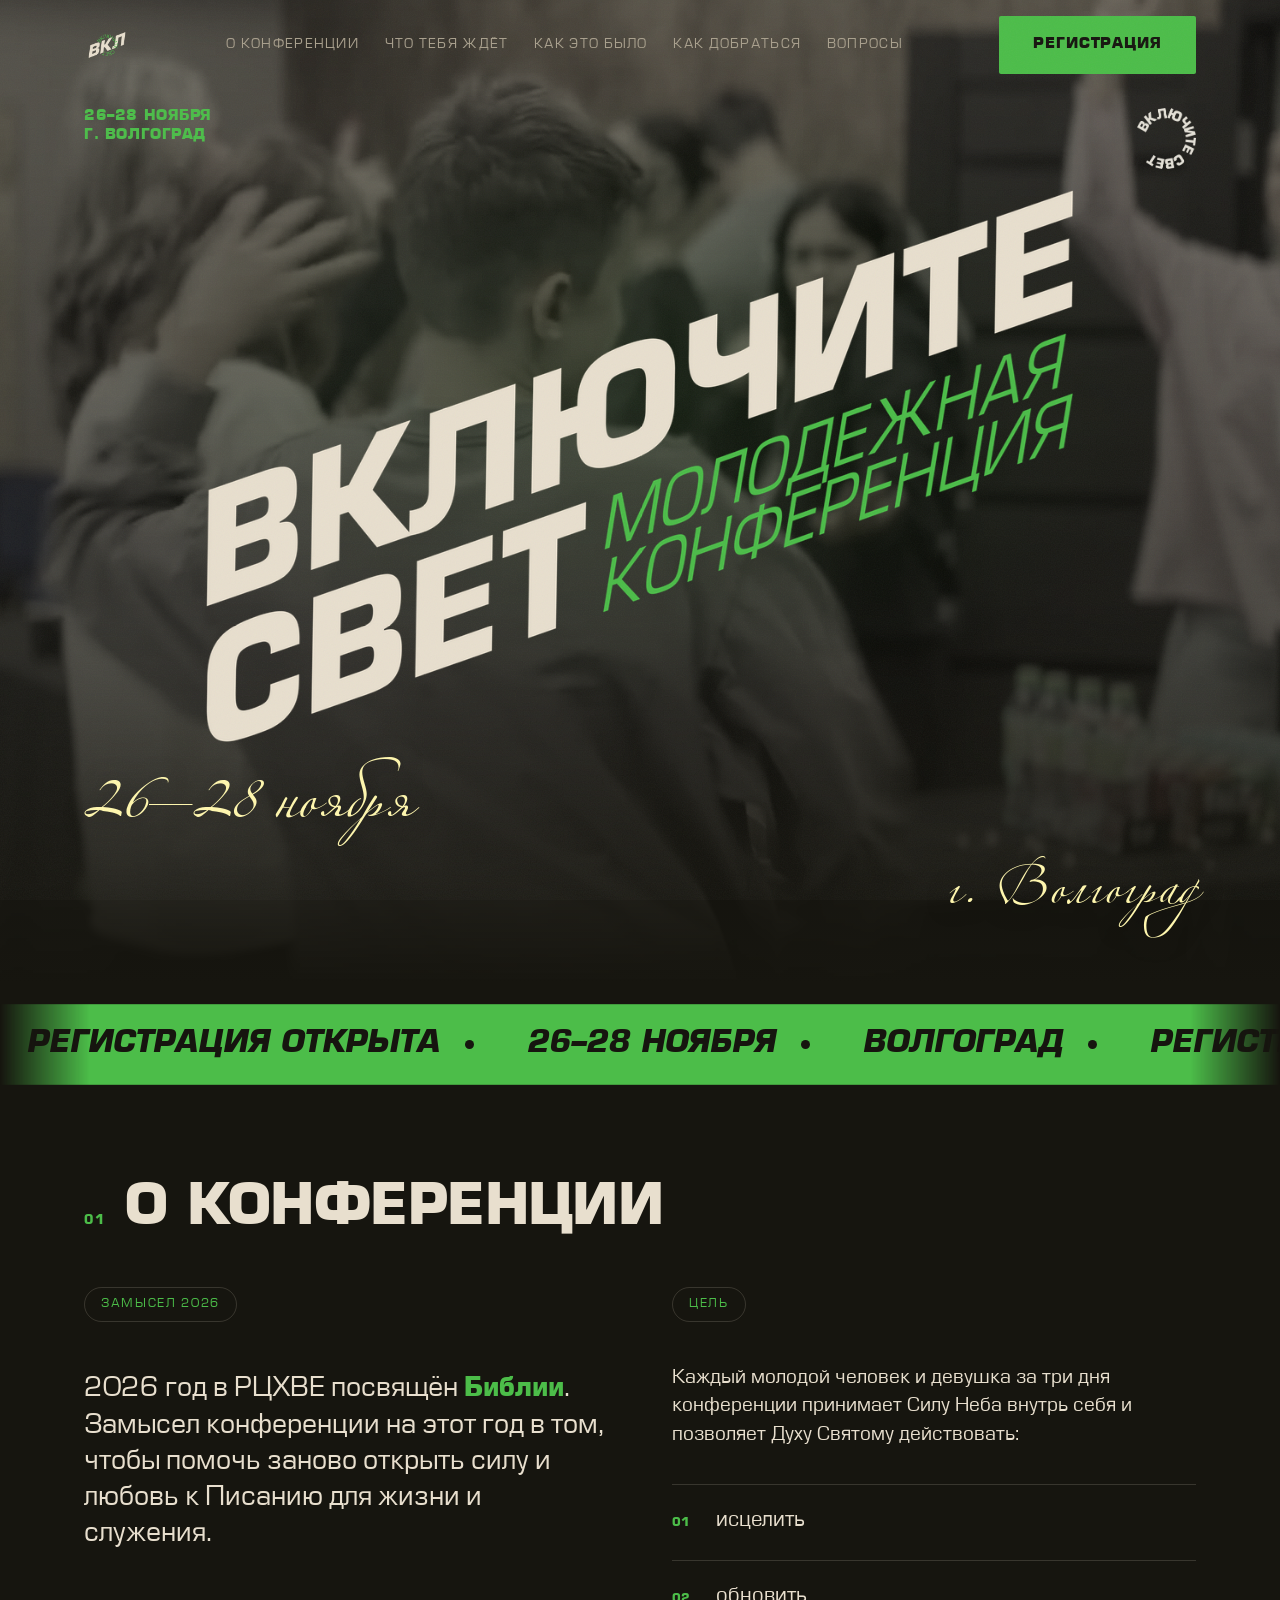
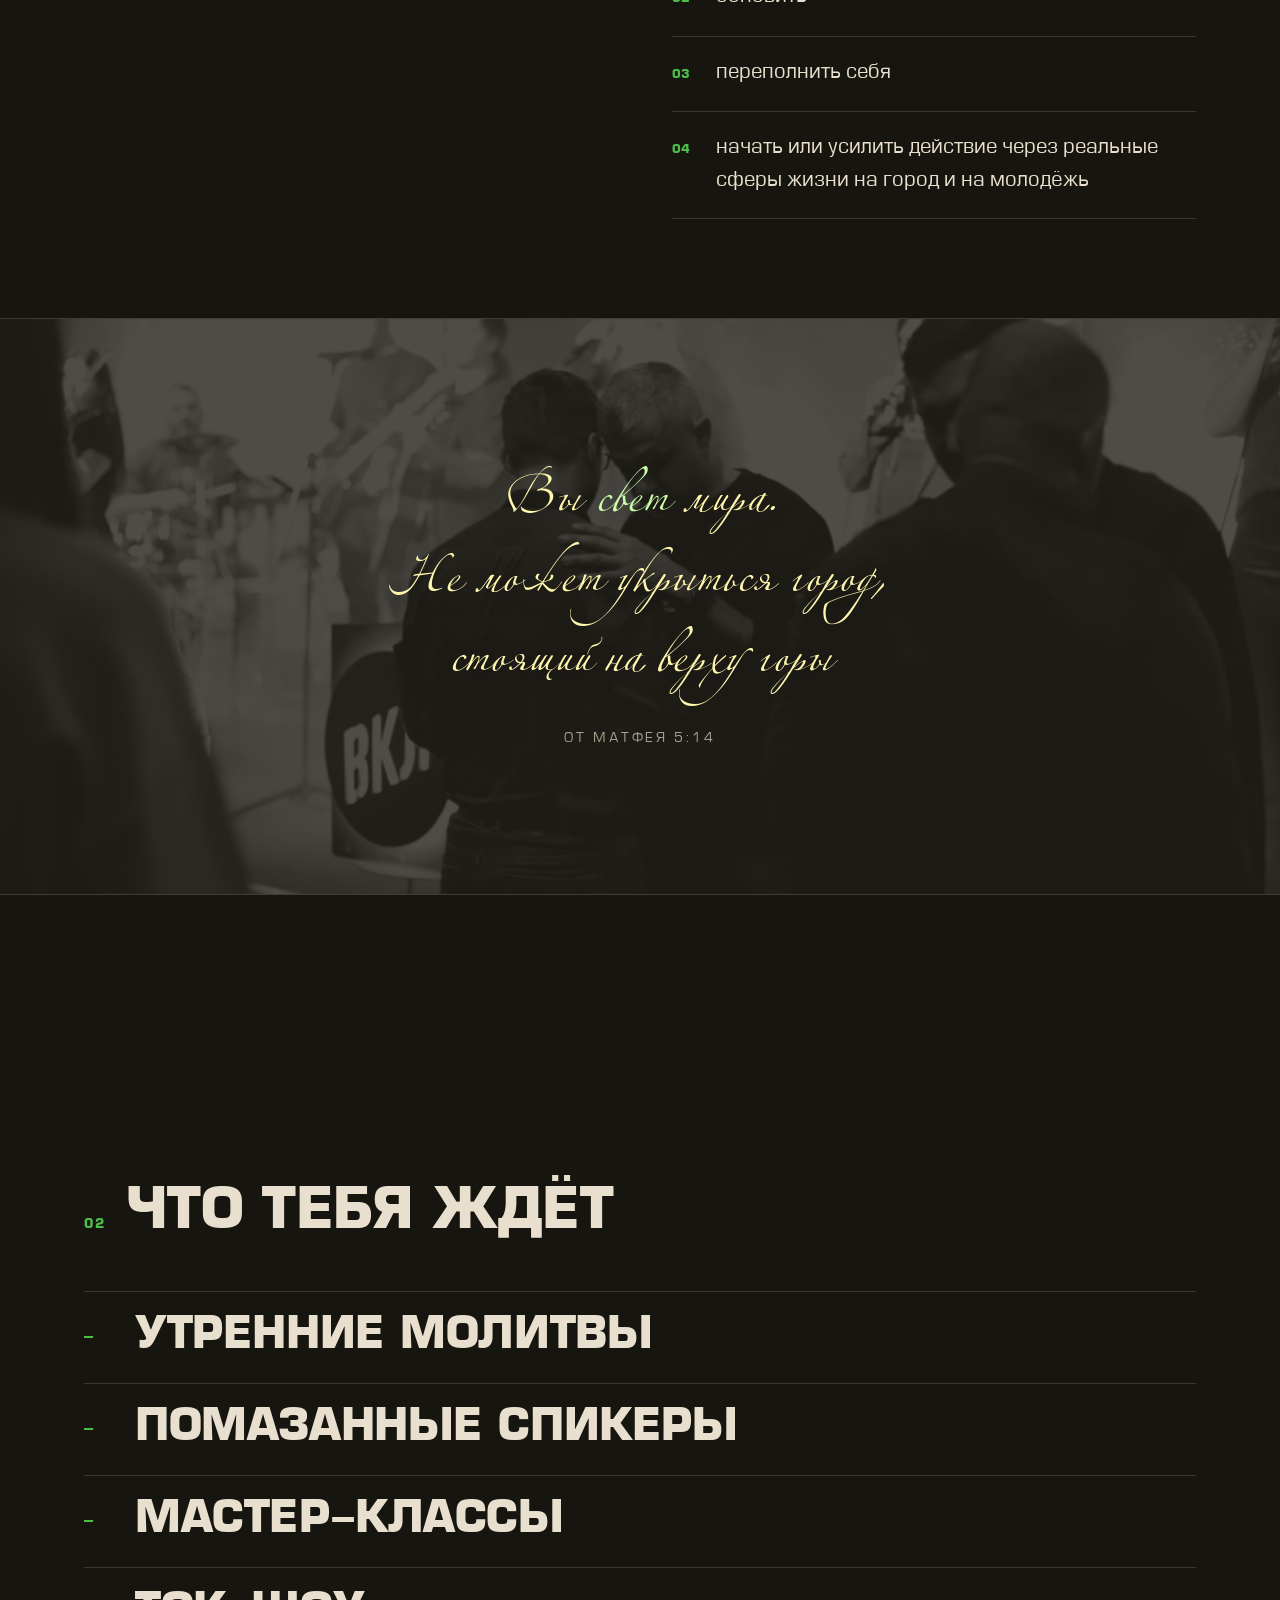
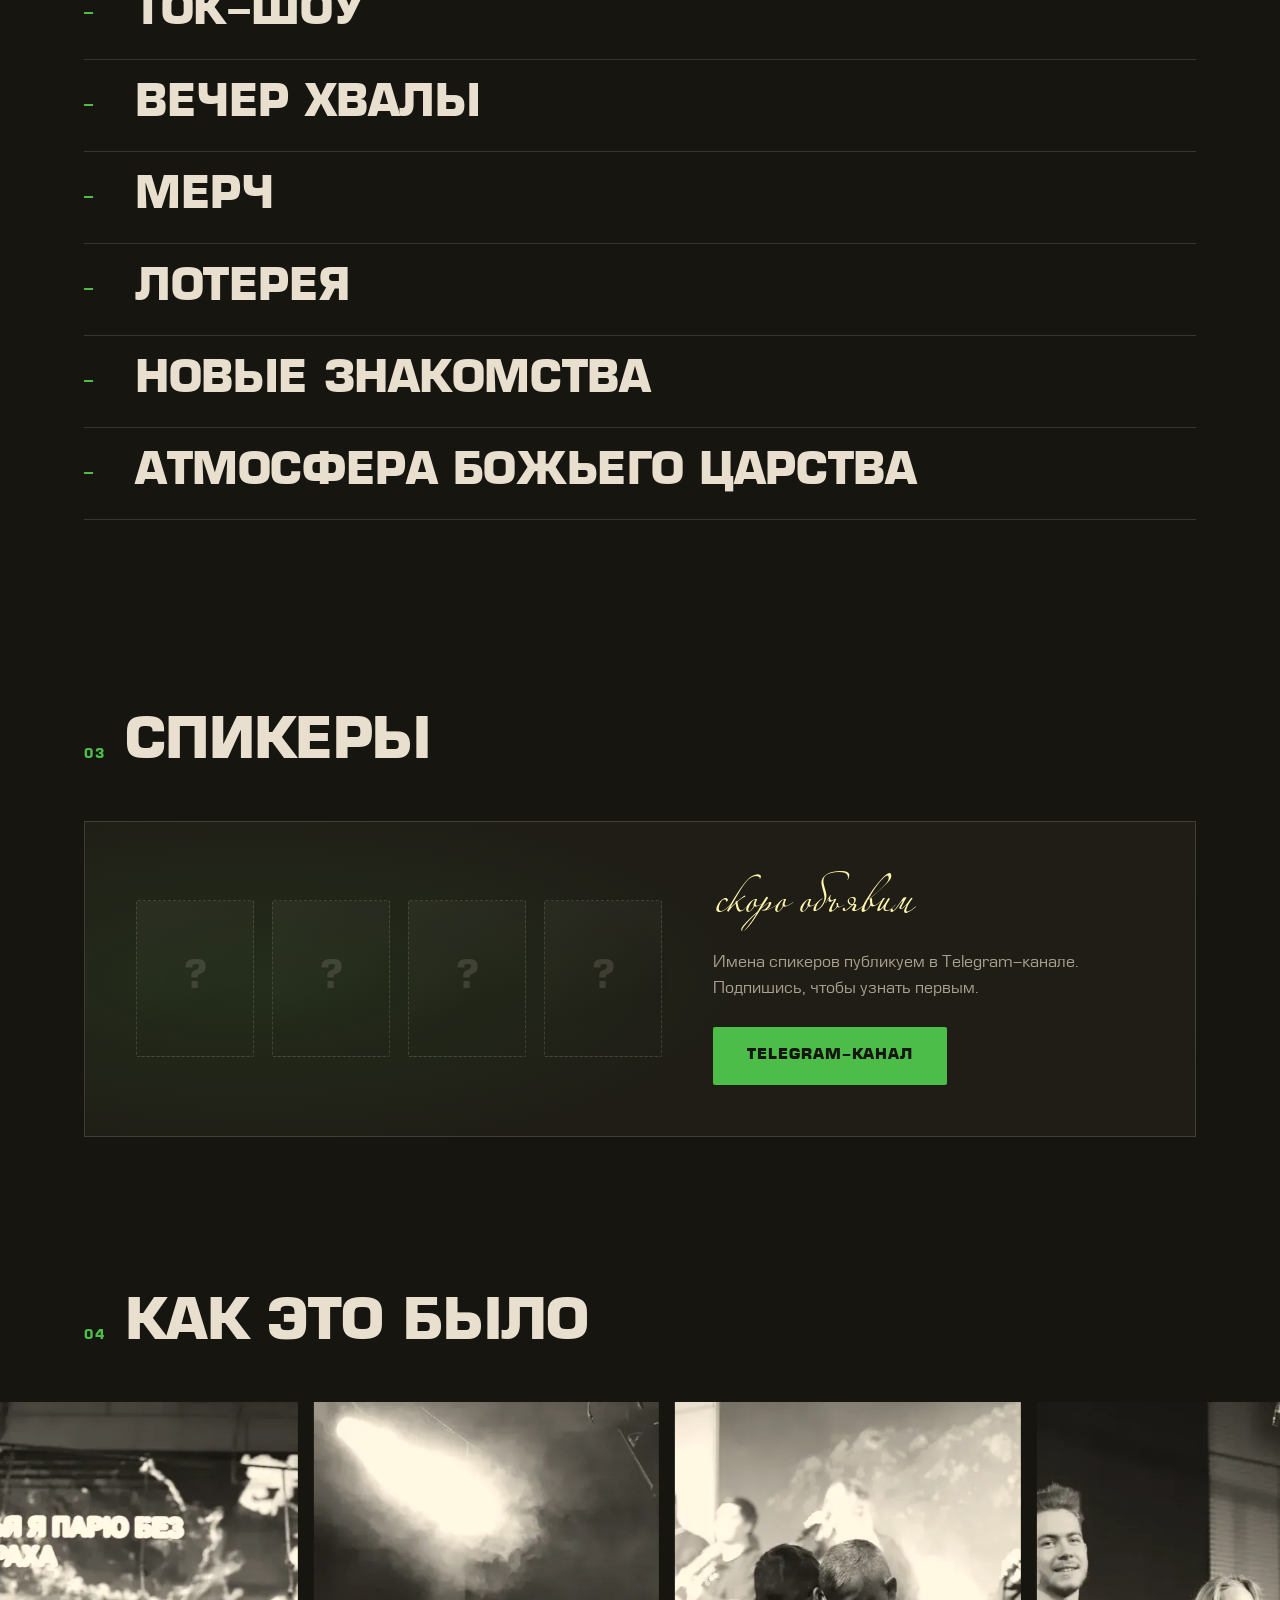
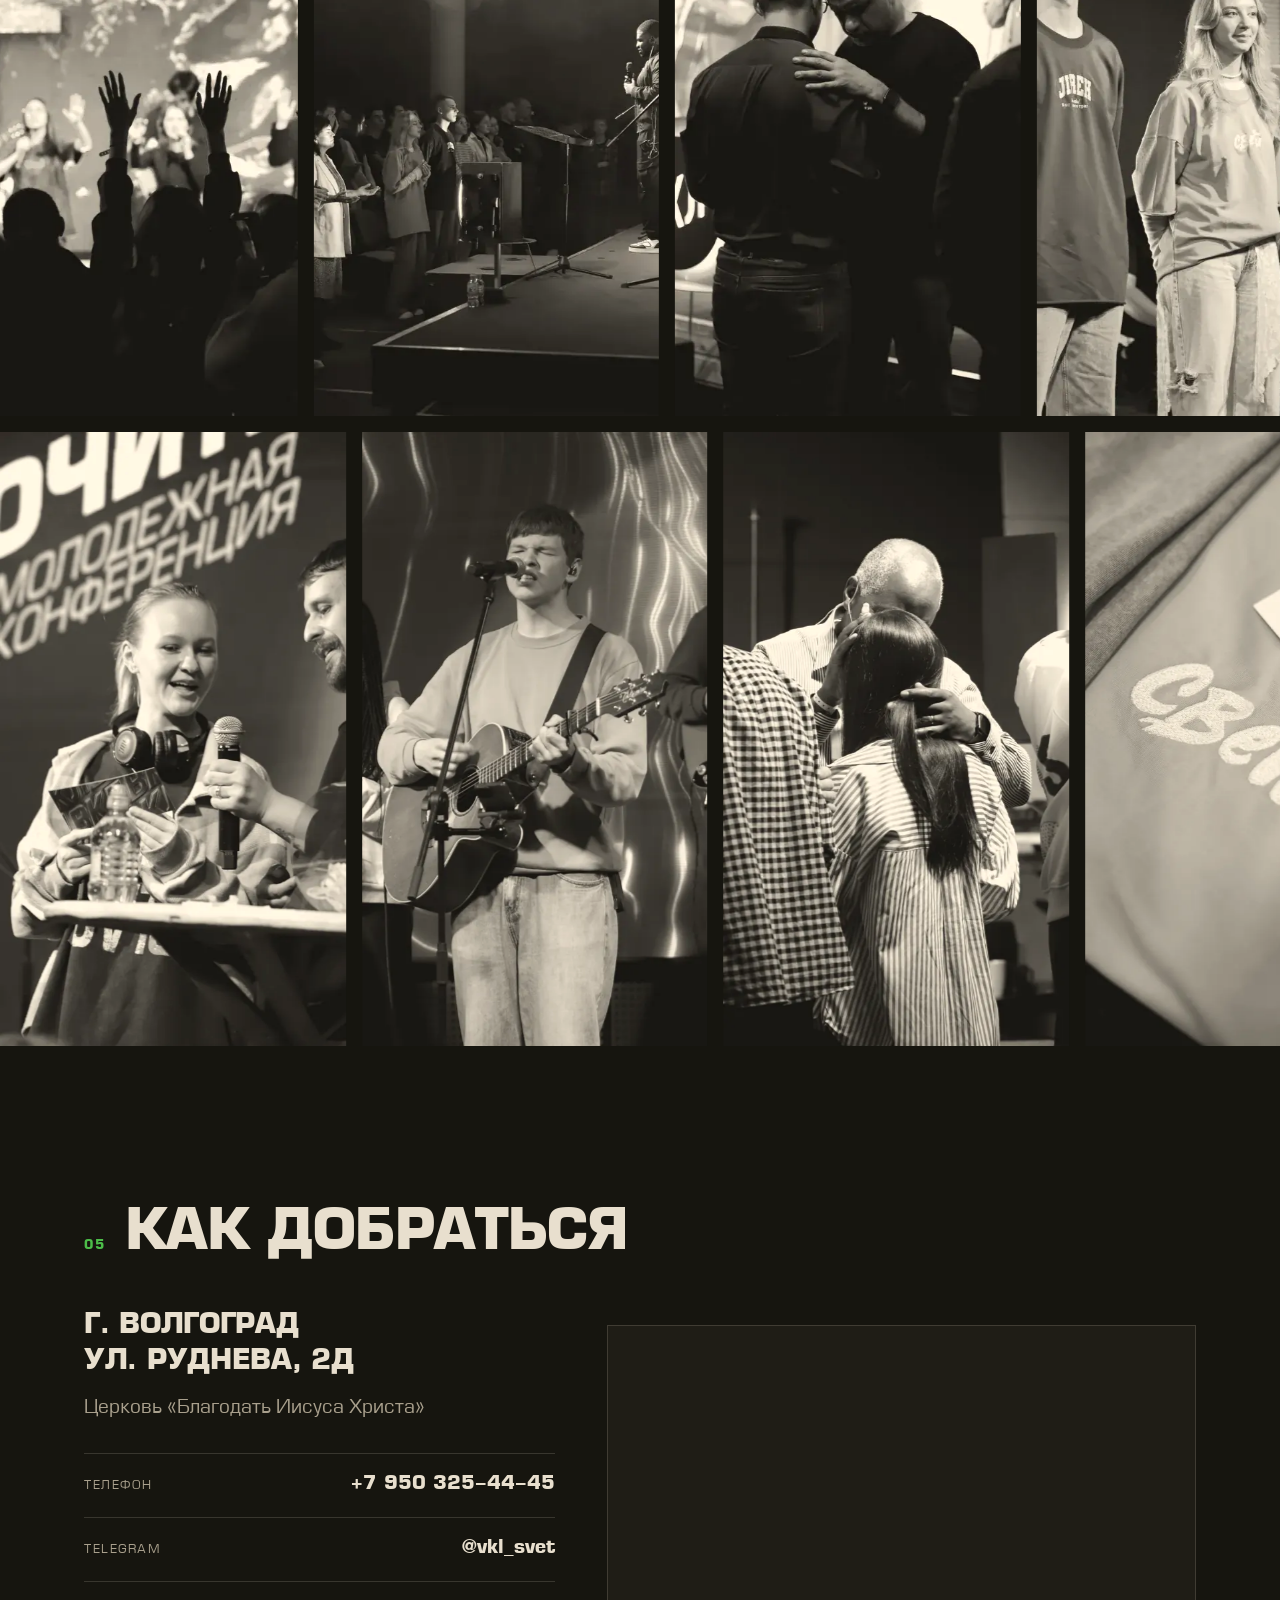
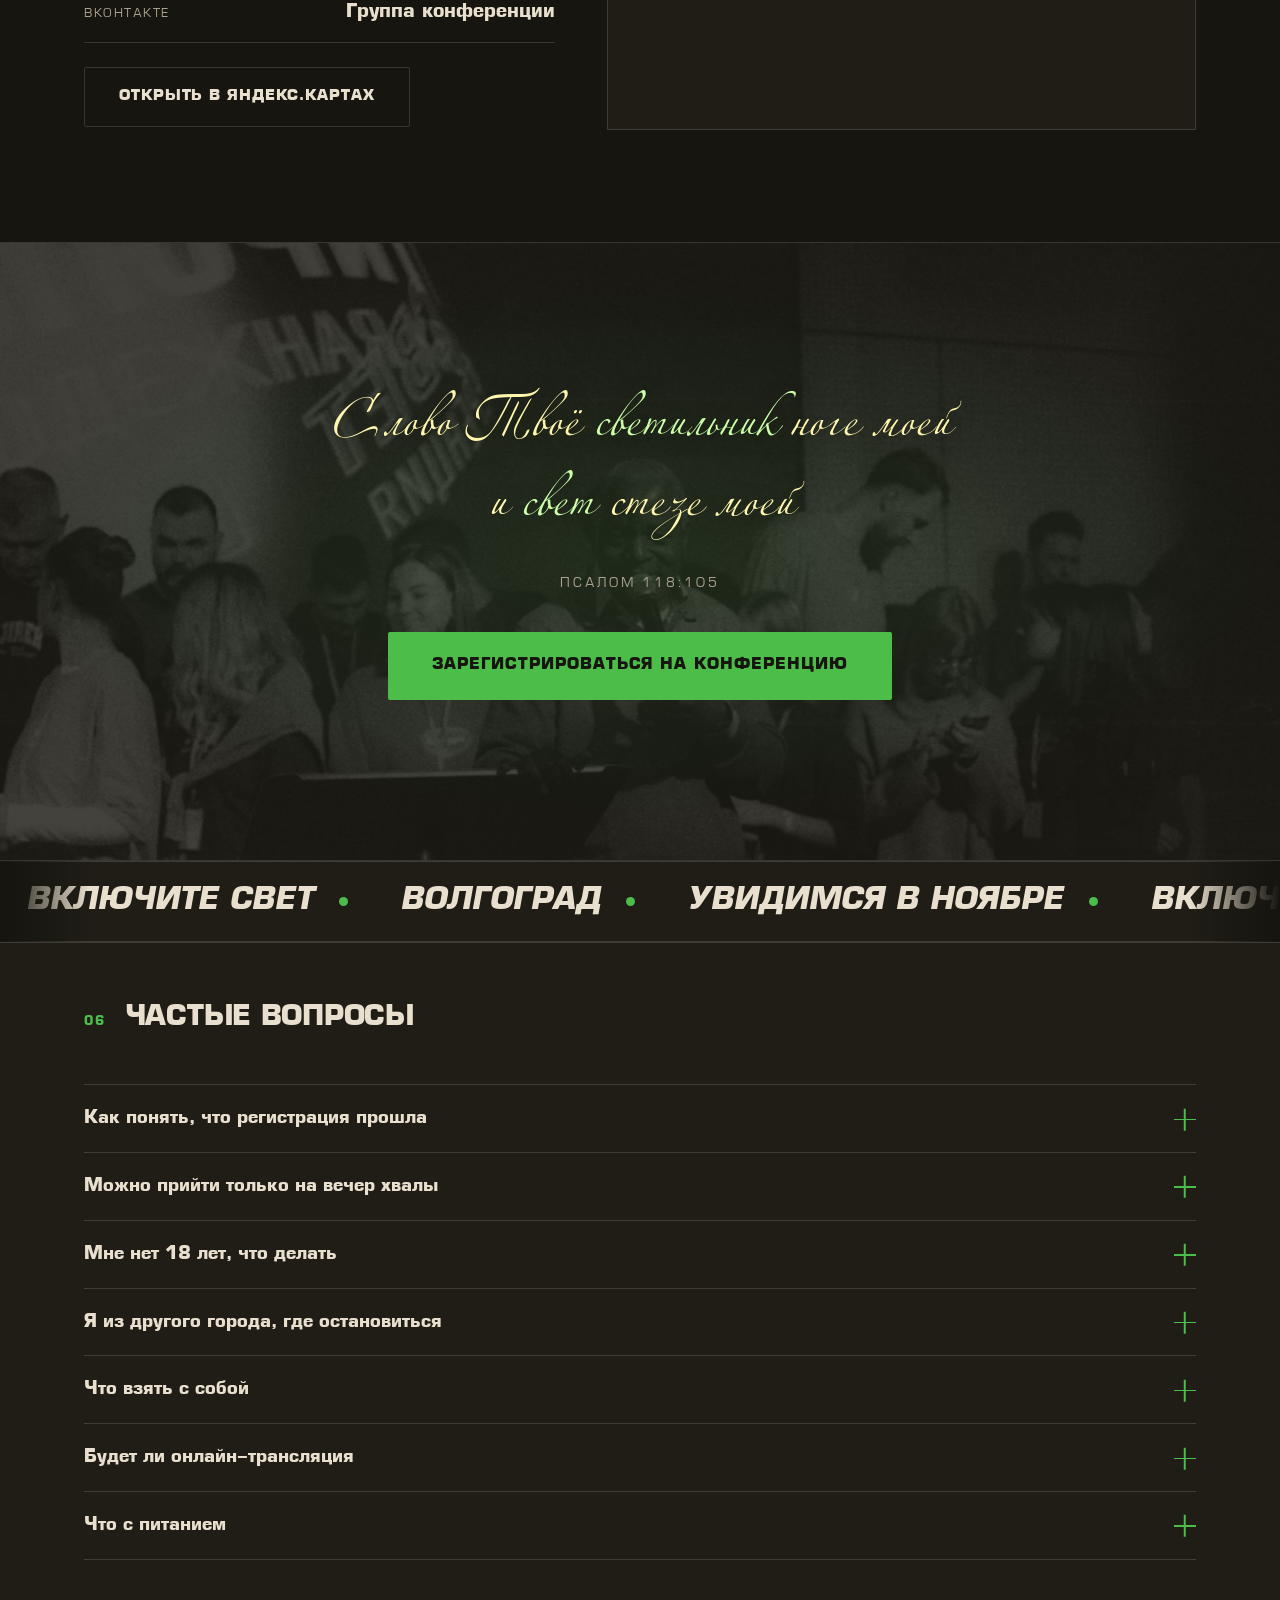
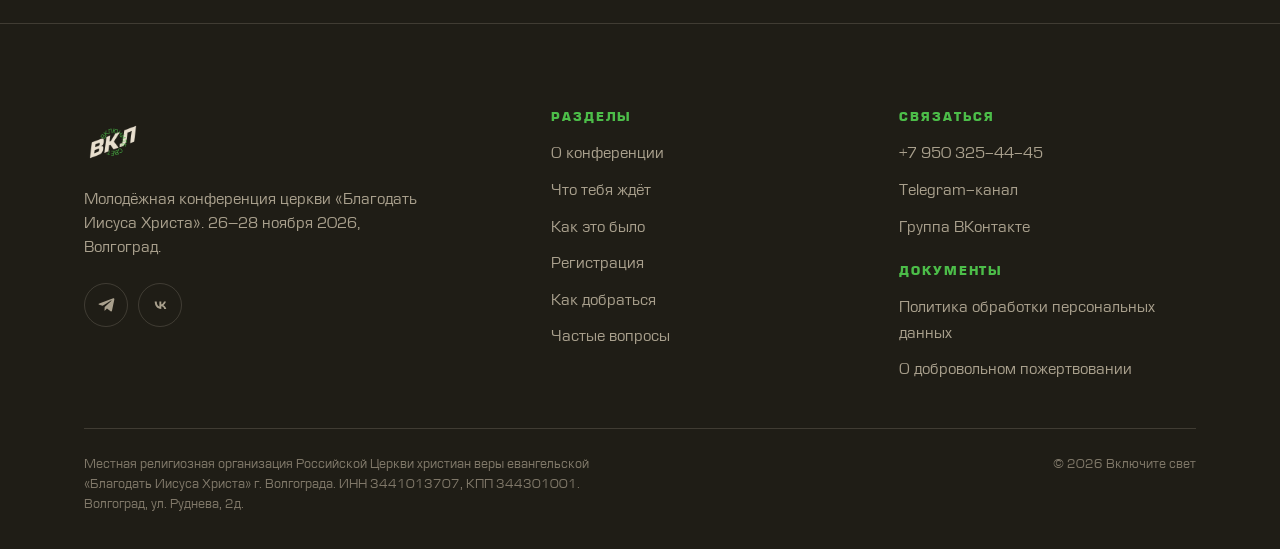
==== commit 0159c3e8: "Ползунок суммы пожертвования, подсказка по боту, приём анкет на сервере Co-Authored-By: Claude Opus " ====
--- a/index.html
+++ b/index.html
@@ -16,7 +16,7 @@
 
 <link rel="preload" href="assets/fonts/europebold.woff2" as="font" type="font/woff2" crossorigin>
 <link rel="preload" href="assets/fonts/alexandra.woff2" as="font" type="font/woff2" crossorigin>
-<link rel="stylesheet" href="assets/css/style.css?v=08012215">
+<link rel="stylesheet" href="assets/css/style.css?v=08012330">
 </head>
 <body>
 
@@ -45,8 +45,9 @@
 <!-- ============================ ПЕРВЫЙ ЭКРАН ============================ -->
 <section class="hero" id="top">
   <div class="hero__media">
-    <video autoplay muted loop playsinline preload="metadata"
-           poster="assets/video/hero-poster.jpg" id="heroVideo">
+    <video id="heroVideo" autoplay muted loop playsinline webkit-playsinline
+           preload="auto" disablepictureinpicture x5-playsinline
+           poster="assets/video/hero-poster.jpg">
       <source src="assets/video/hero-1080.mp4" type="video/mp4" media="(min-width: 900px)">
       <source src="assets/video/hero-720.mp4" type="video/mp4">
     </video>
@@ -112,7 +113,7 @@
 
 <!-- ============================ ЦЕНТРАЛЬНЫЙ СТИХ ============================ -->
 <section class="verse verse--photo">
-  <div class="verse__bg" style="background-image:url('assets/img/conf-05.webp')"></div>
+  <div class="verse__bg" style="background-image:url('assets/img/verse-1.webp')"></div>
   <div class="wrap rv">
     <blockquote class="verse__script mt0">
       Вы <span class="lit">свет</span> мира.<br>
@@ -274,7 +275,7 @@
 
 <!-- ============================ ФИНАЛЬНЫЙ СТИХ И ПРИЗЫВ ============================ -->
 <section class="verse verse--photo final">
-  <div class="verse__bg" style="background-image:url('assets/img/conf-09.webp')"></div>
+  <div class="verse__bg" style="background-image:url('assets/img/verse-2.webp')"></div>
   <div class="wrap center rv">
     <blockquote class="verse__script mt0">
       Слово Твоё <span class="lit">светильник</span> ноге моей<br>
@@ -428,6 +429,6 @@
   <a href="register.html" class="btn">Регистрация</a>
 </div>
 
-<script src="assets/js/app.js?v=08012215"></script>
+<script src="assets/js/app.js?v=08012330"></script>
 </body>
 </html>
--- a/assets/css/style.css
+++ b/assets/css/style.css
@@ -2170,3 +2170,53 @@
 @media (max-width: 760px) {
   .gal-track img { height: 46vh; width: auto; }
 }
+
+/* --- Галерея: прежний крупный размер, соотношение 9:16 --------------------- */
+.gal-track img {
+  width: clamp(230px, 27vw, 400px);
+  height: auto;
+  aspect-ratio: 9 / 16;
+  object-fit: cover;
+}
+@media (max-width: 760px) {
+  .gal-track img { width: 74vw; height: auto; }
+}
+
+/* --- Ползунок размера пожертвования --------------------------------------- */
+.donate__range {
+  -webkit-appearance: none;
+  appearance: none;
+  width: 100%;
+  height: 4px;
+  margin-top: 18px;
+  border-radius: 2px;
+  background: linear-gradient(to right, var(--green) 0%, var(--green) var(--fill, 0%),
+                              rgba(232,223,206,.18) var(--fill, 0%), rgba(232,223,206,.18) 100%);
+  outline: none;
+  cursor: pointer;
+}
+.donate__range::-webkit-slider-thumb {
+  -webkit-appearance: none;
+  width: 22px; height: 22px;
+  border-radius: 50%;
+  background: var(--green);
+  border: 3px solid var(--ink-2);
+  box-shadow: 0 2px 10px rgba(0,0,0,.45);
+  cursor: grab;
+}
+.donate__range::-webkit-slider-thumb:active { cursor: grabbing; }
+.donate__range::-moz-range-thumb {
+  width: 20px; height: 20px;
+  border-radius: 50%;
+  background: var(--green);
+  border: 3px solid var(--ink-2);
+  cursor: grab;
+}
+.donate__scale {
+  display: flex;
+  justify-content: space-between;
+  margin-top: 8px;
+  font-size: 12px;
+  color: var(--text-dim);
+  font-variant-numeric: tabular-nums;
+}
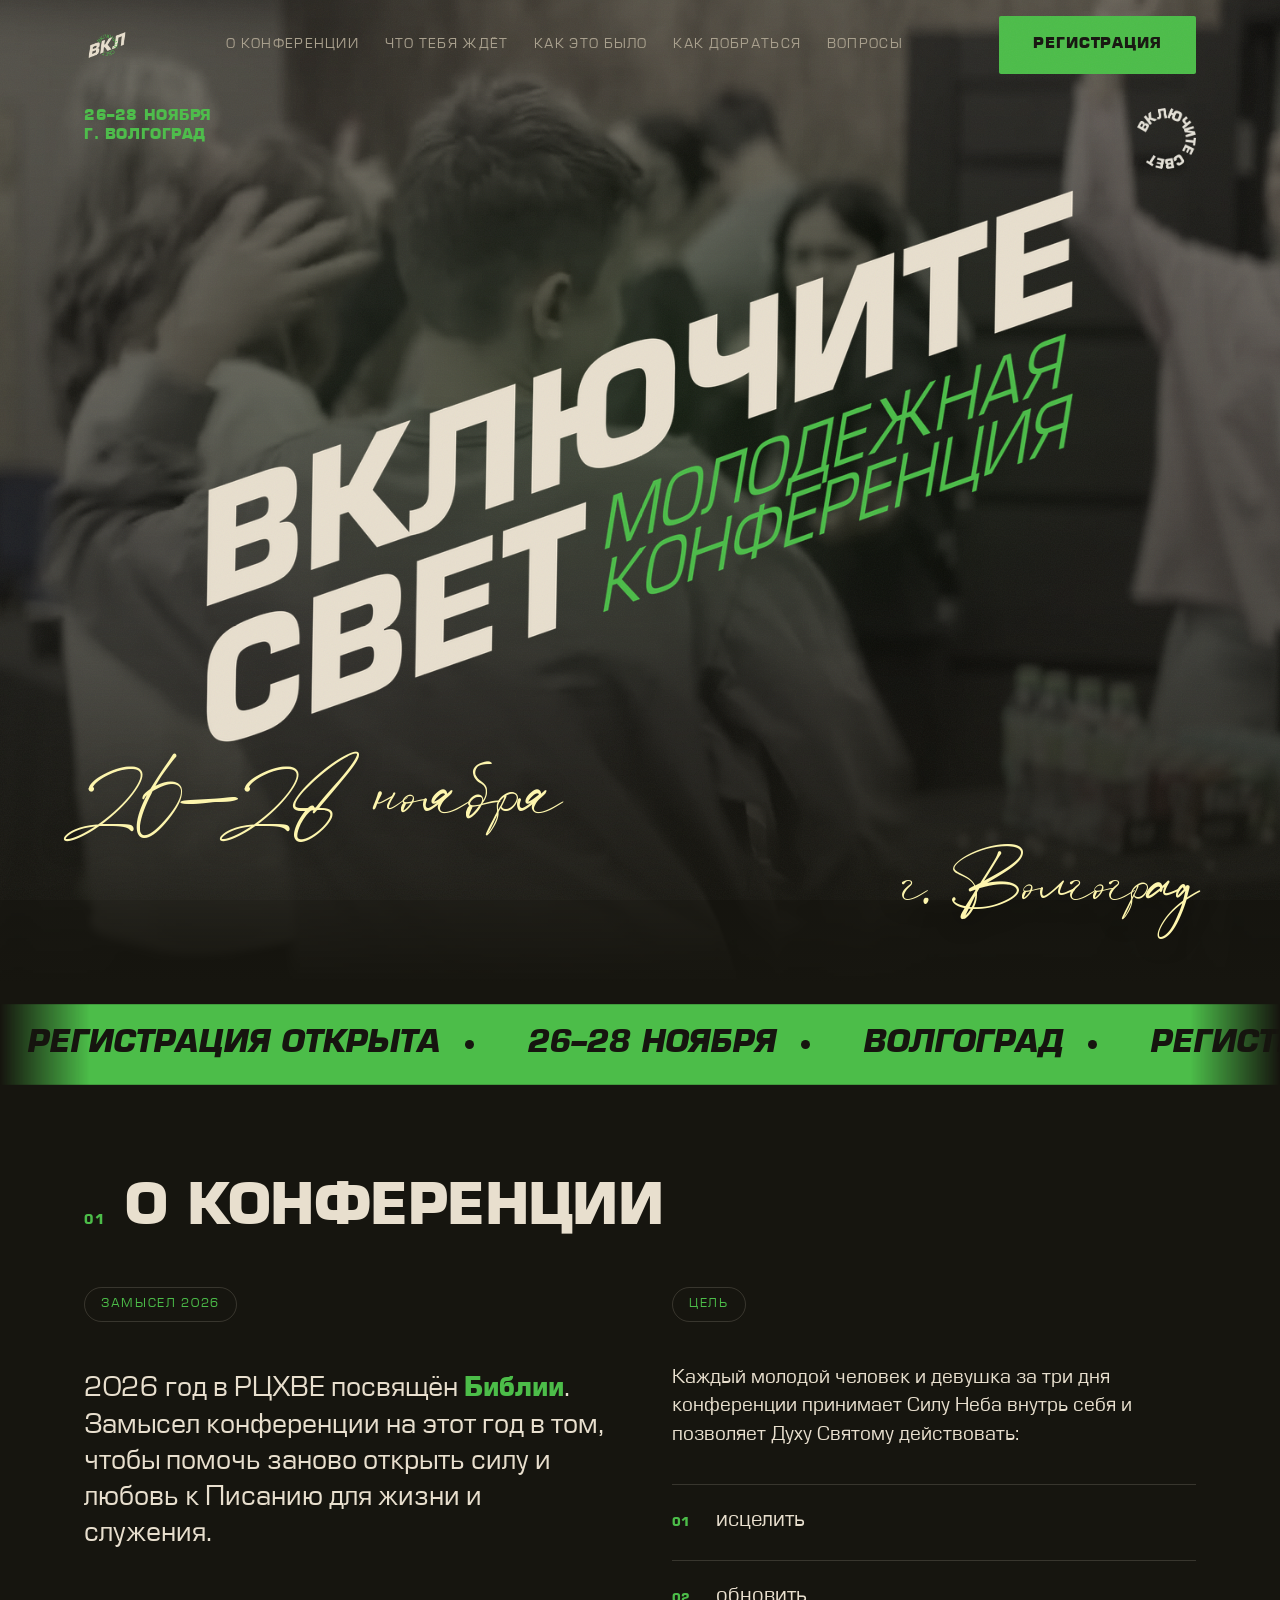
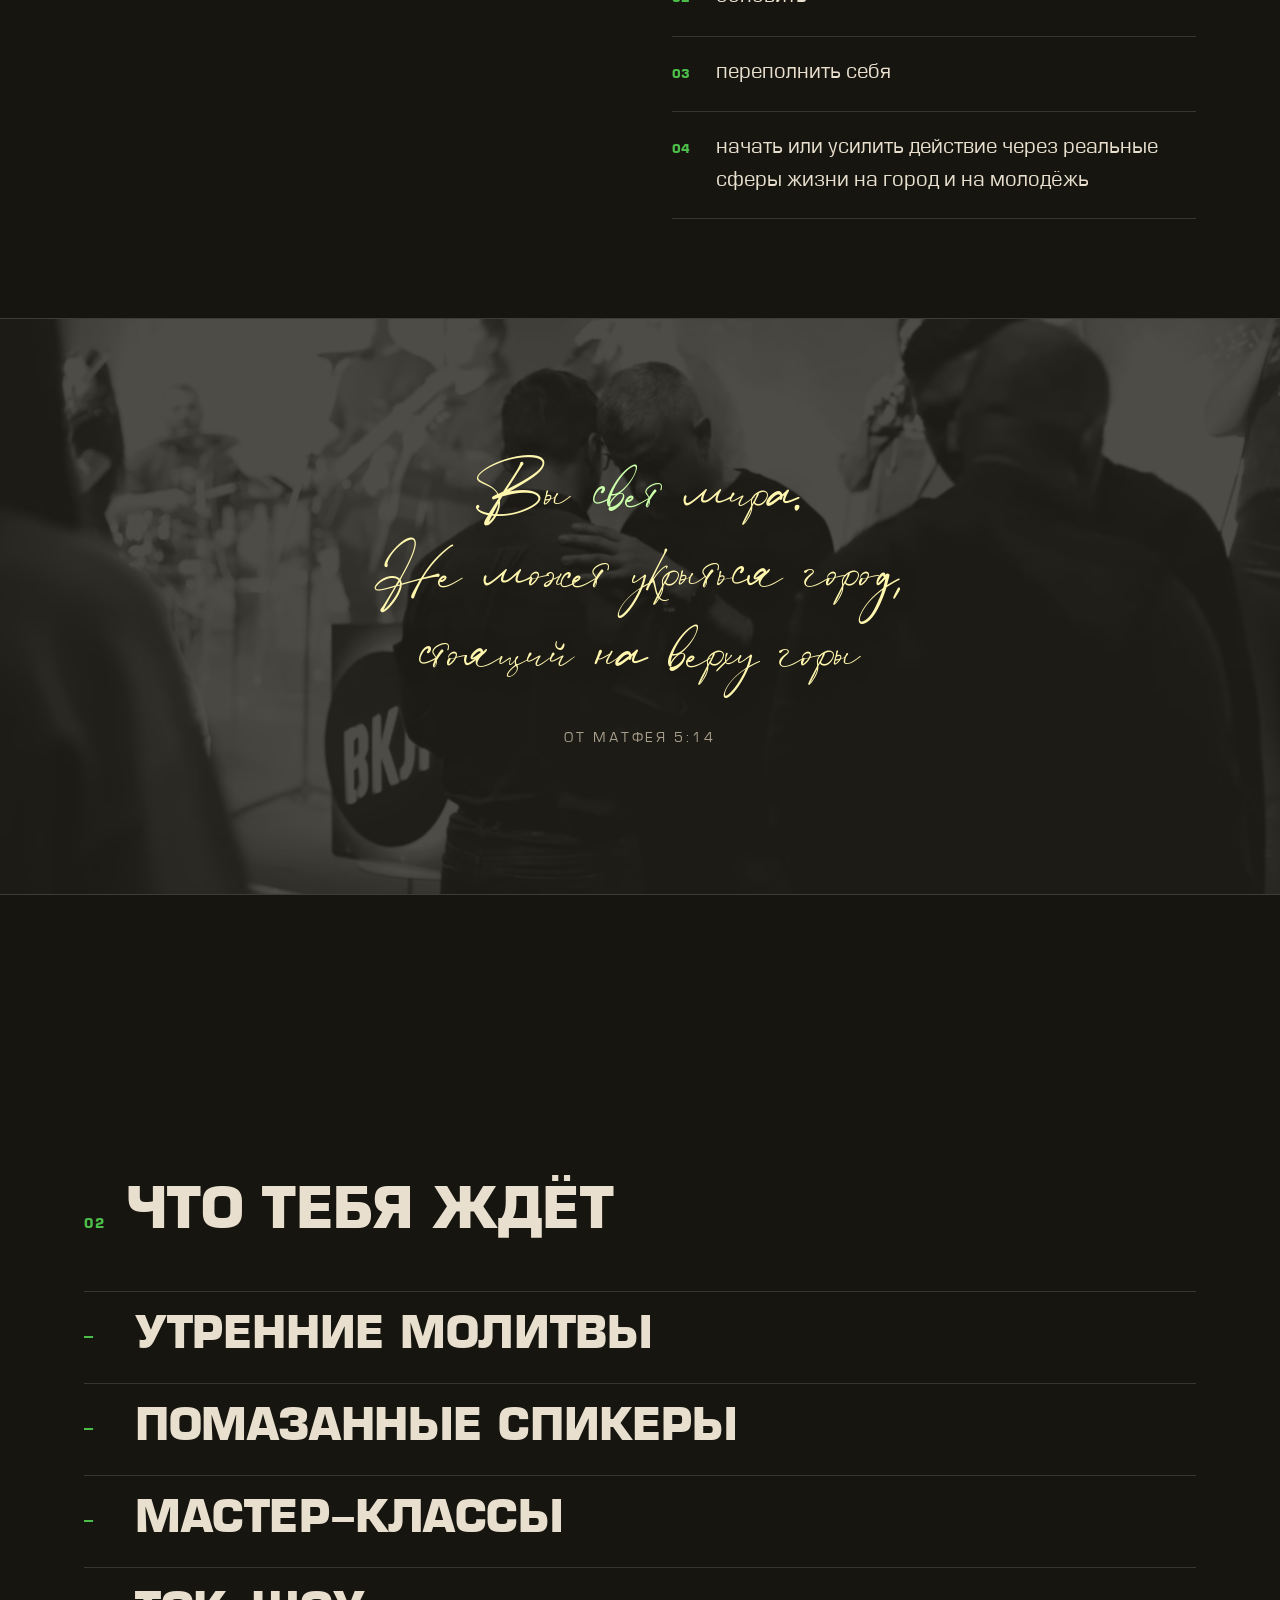
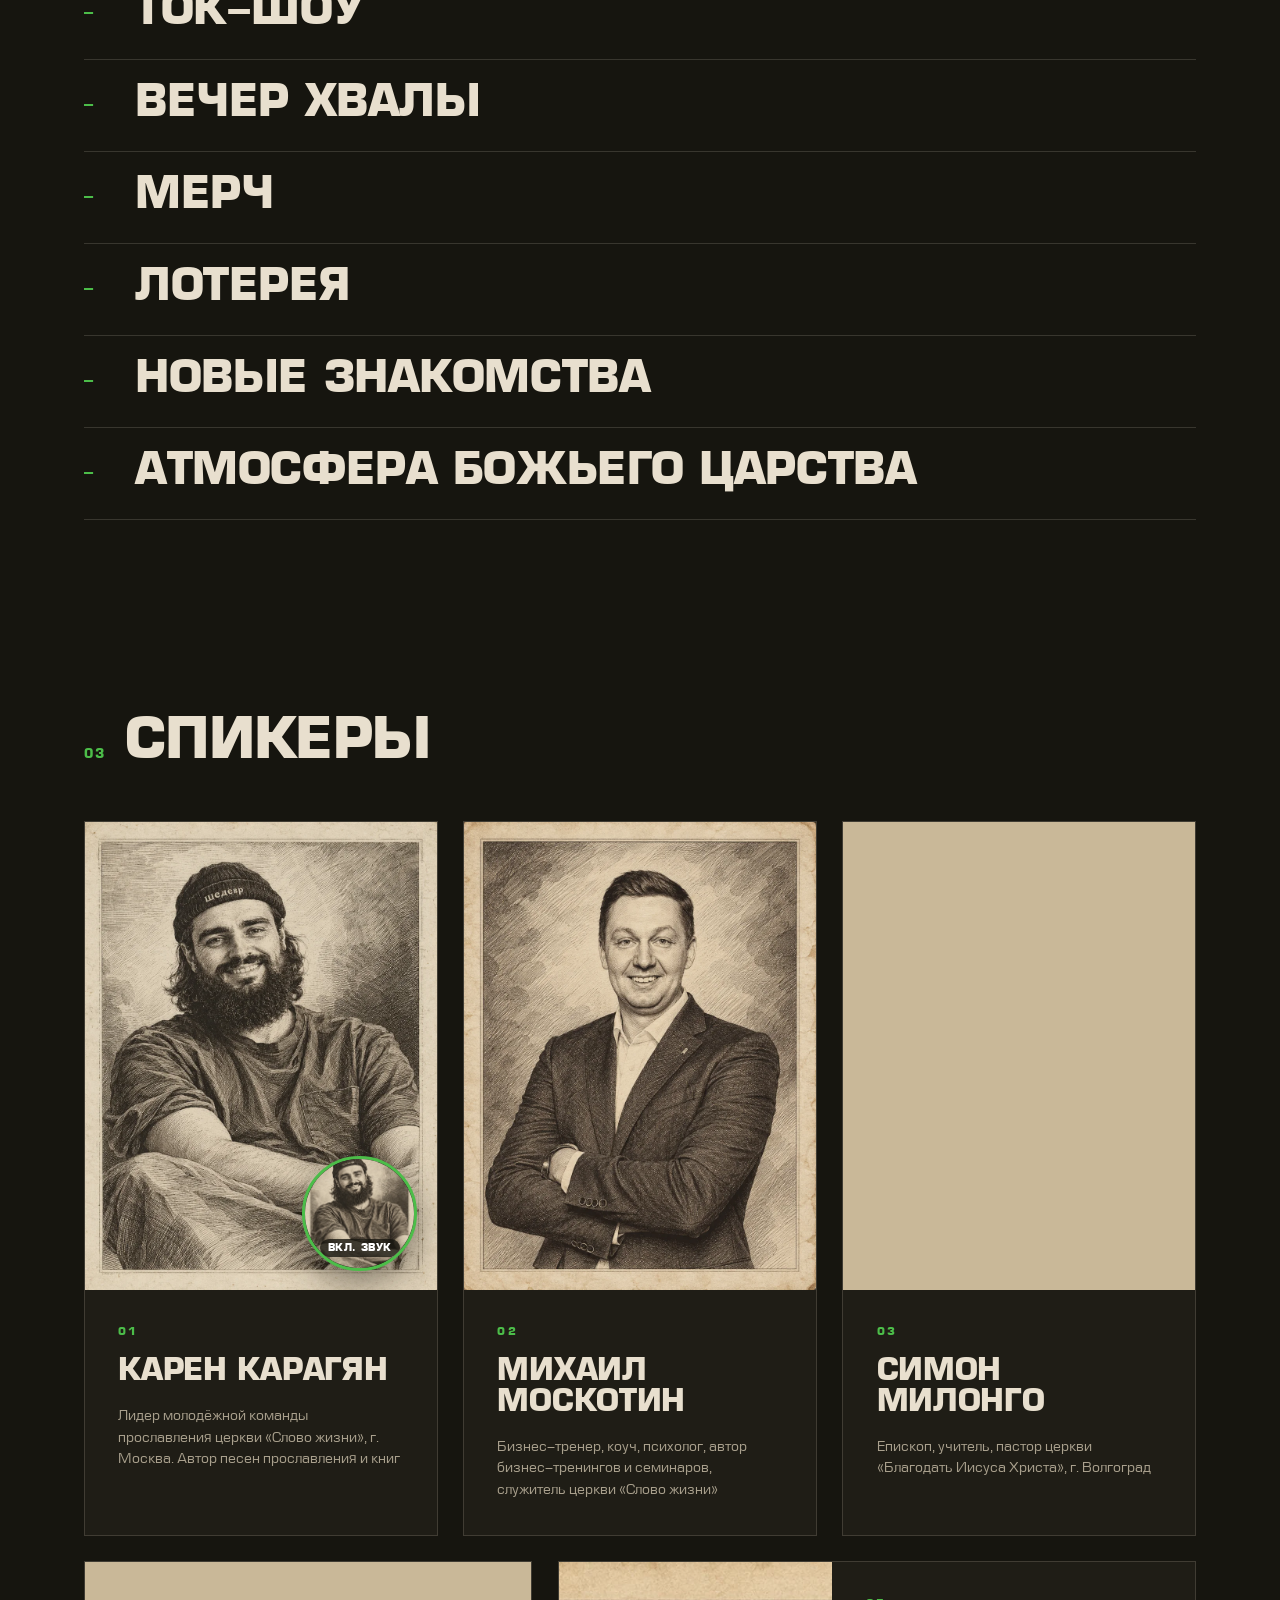
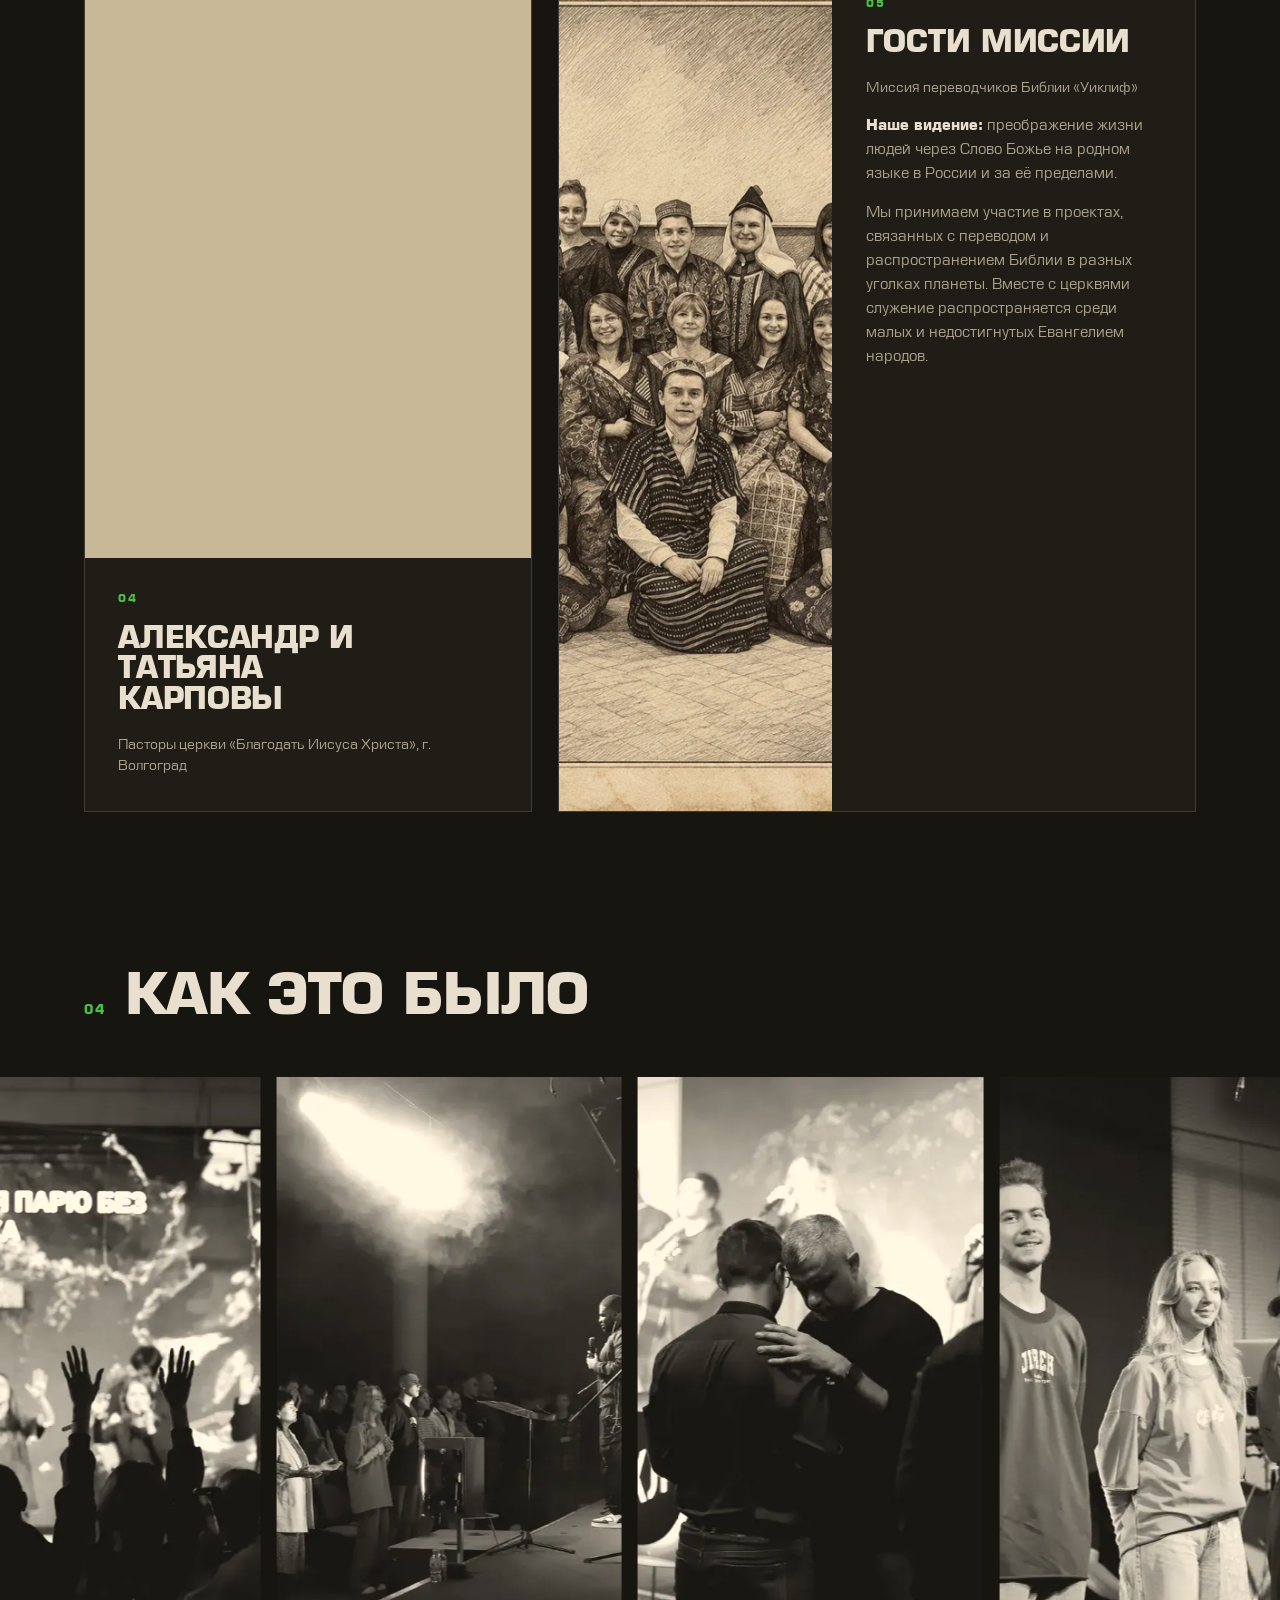
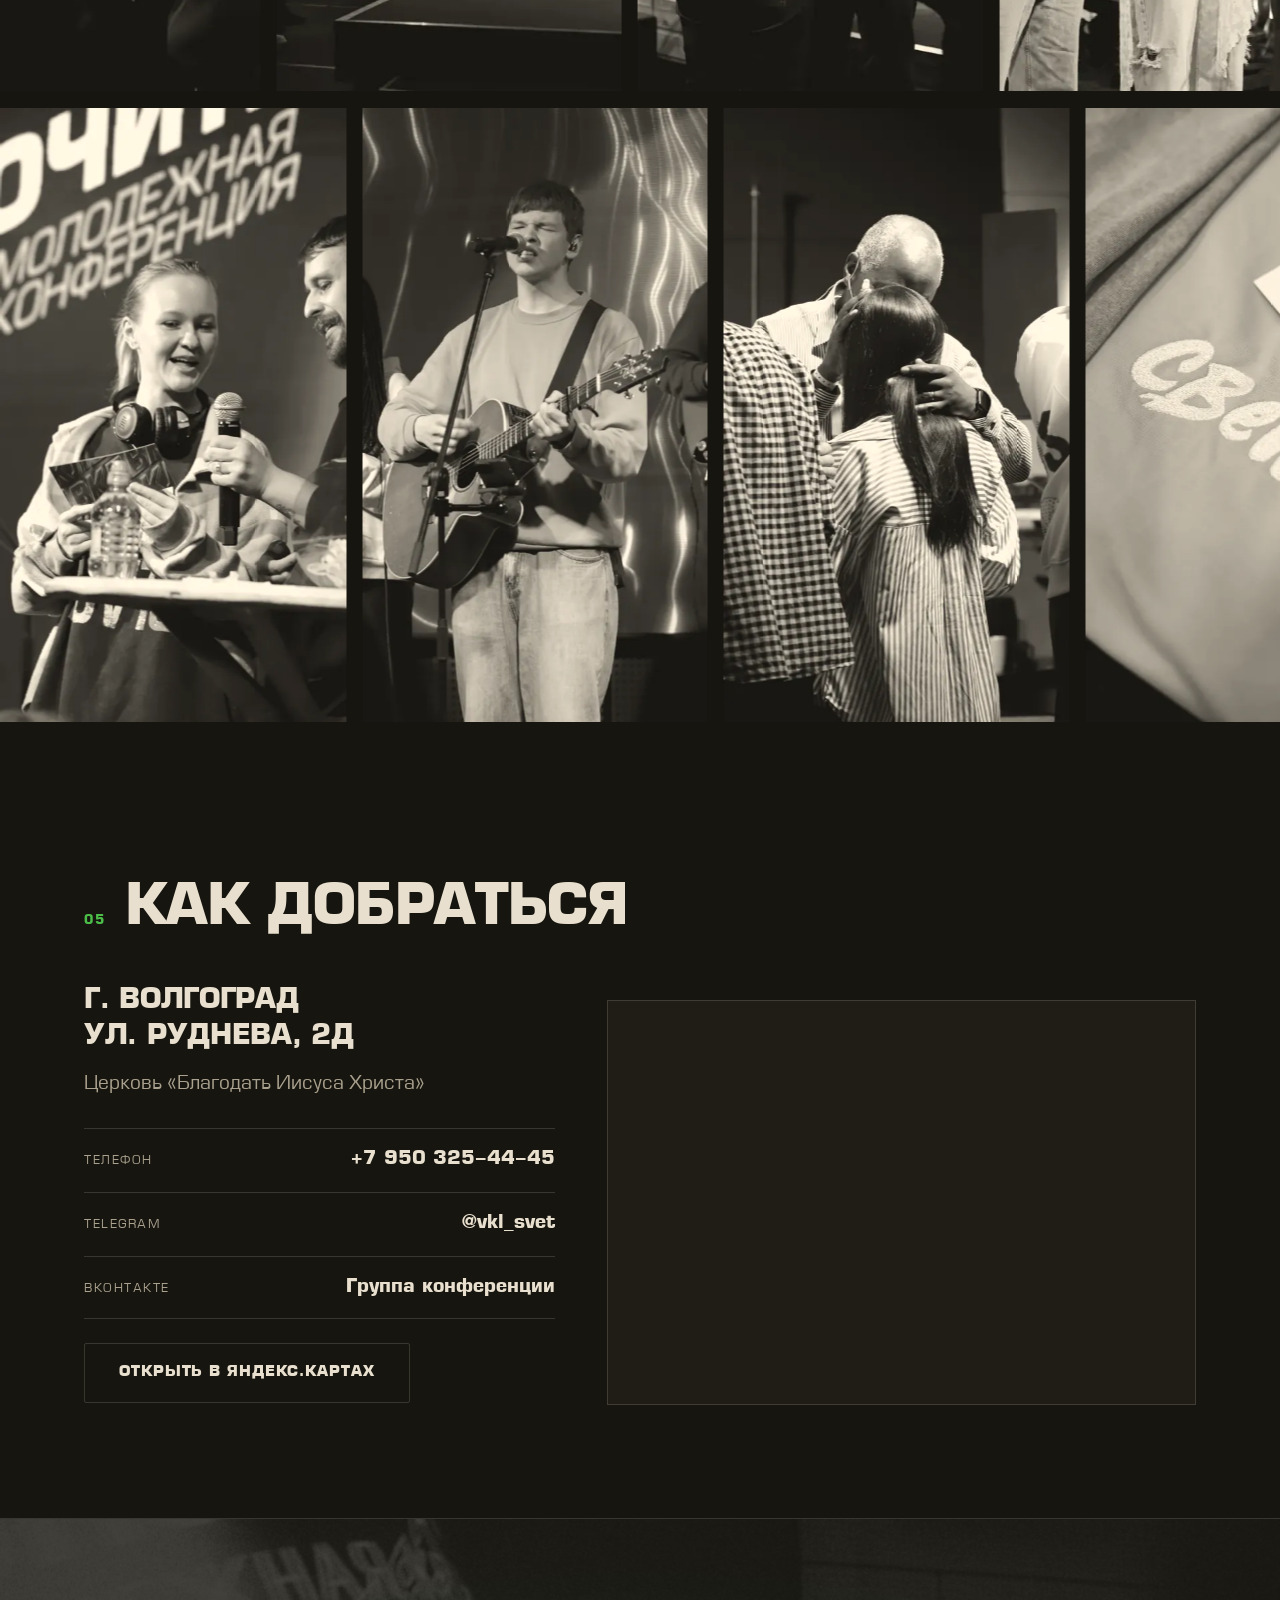
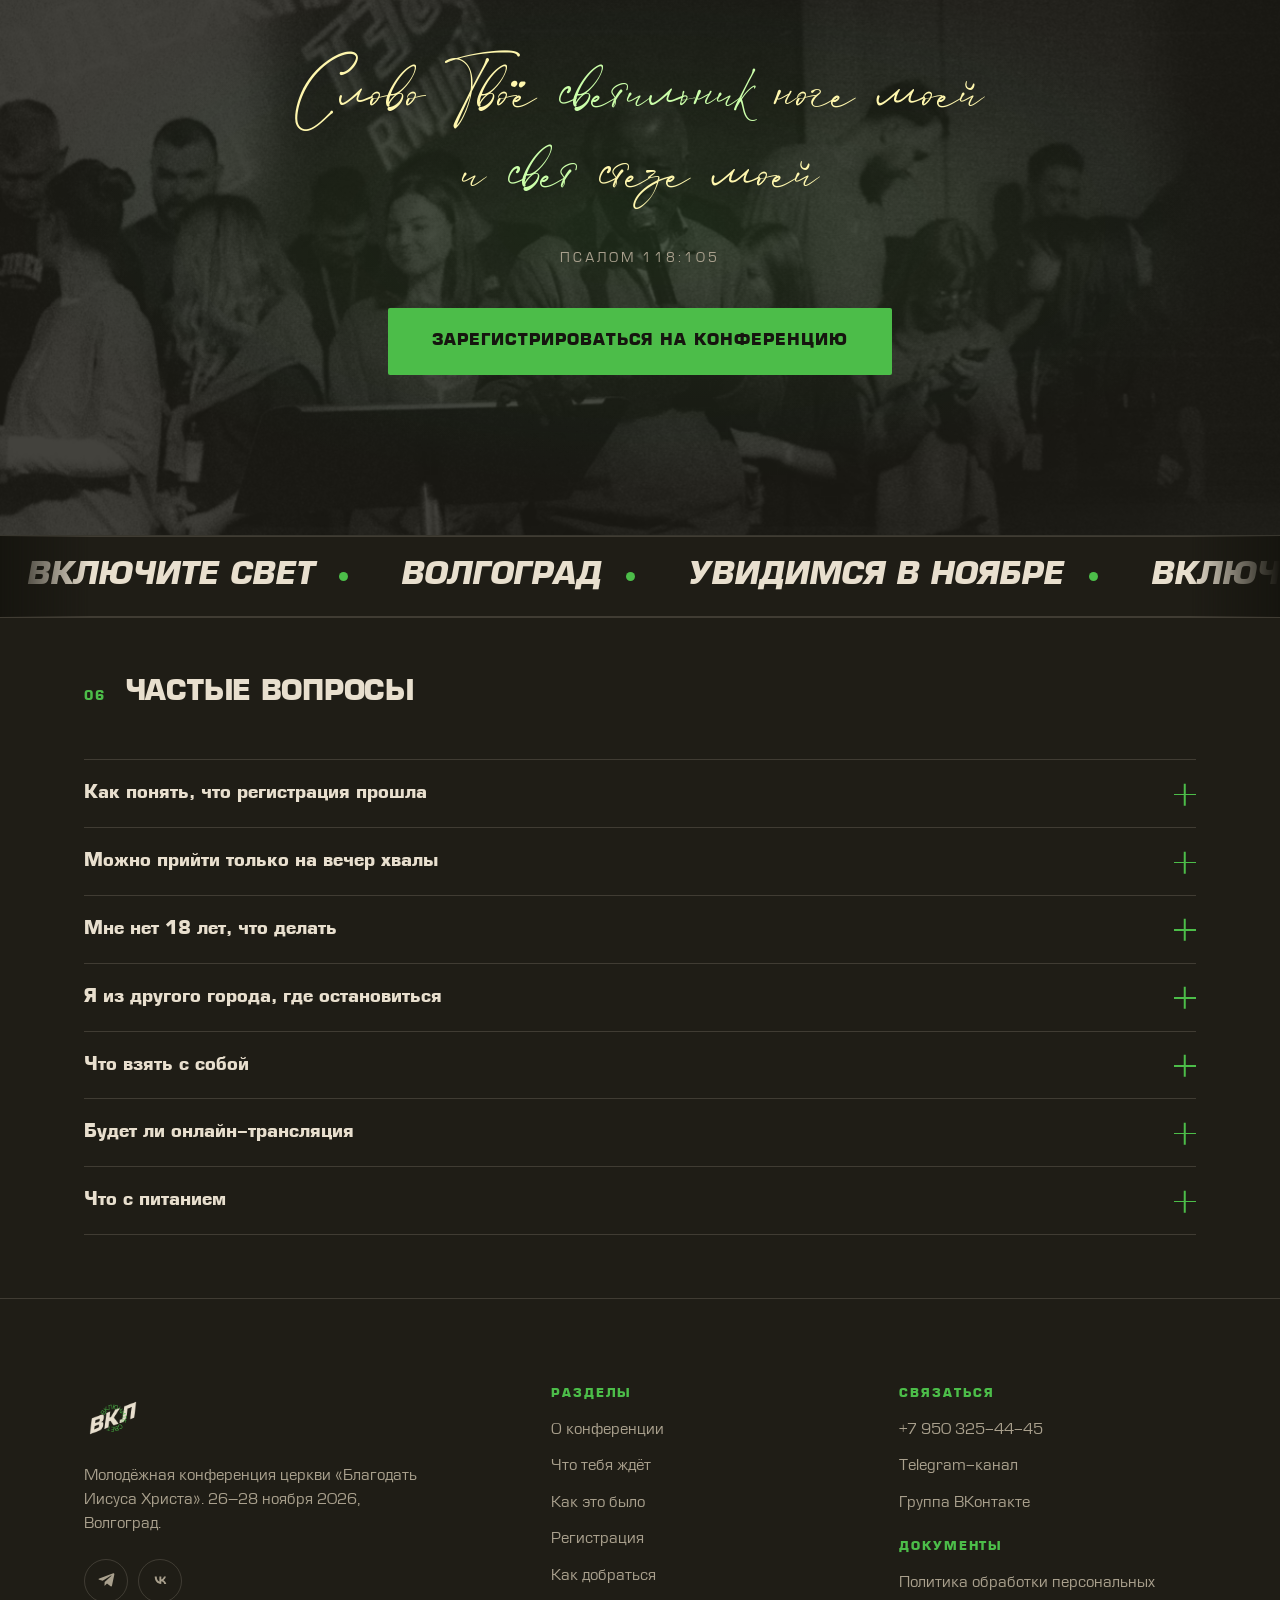
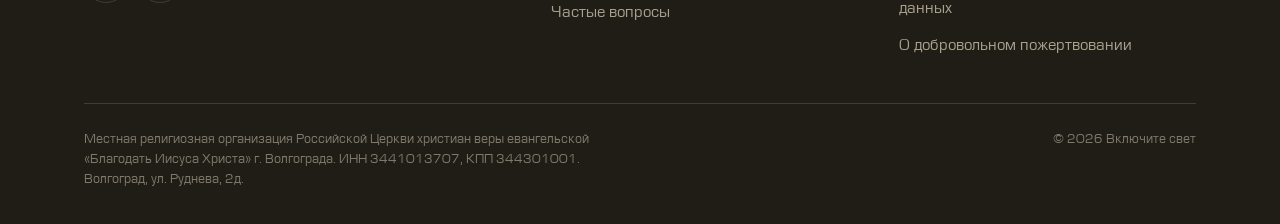
==== commit aa518467: "Бот оплаты на вебхуке, пароль служебных страниц вне кода, копия на GitHub ведёт на основной сайт Пре" ====
--- a/index.html
+++ b/index.html
@@ -15,8 +15,8 @@
 <meta property="og:locale" content="ru_RU">
 
 <link rel="preload" href="assets/fonts/europebold.woff2" as="font" type="font/woff2" crossorigin>
-<link rel="preload" href="assets/fonts/alexandra.woff2" as="font" type="font/woff2" crossorigin>
-<link rel="stylesheet" href="assets/css/style.css?v=08012330">
+<link rel="preload" href="assets/fonts/betmo-rus.woff2" as="font" type="font/woff2" crossorigin>
+<link rel="stylesheet" href="assets/css/style.css?v=1014betmo">
 </head>
 <body>
 
@@ -160,20 +160,71 @@
       <h2 class="h2">Спикеры</h2>
     </div>
 
-    <div class="soon rv">
-      <div class="soon__cards" aria-hidden="true">
-        <span class="soon__card"></span>
-        <span class="soon__card"></span>
-        <span class="soon__card"></span>
-        <span class="soon__card"></span>
-      </div>
-      <div class="soon__body">
-        <p class="script soon__t">скоро объявим</p>
-        <p class="dim soon__d">
-          Имена спикеров публикуем в Telegram-канале. Подпишись, чтобы узнать первым.
-        </p>
-        <a href="https://t.me/vkl_svet" class="btn" target="_blank" rel="noopener">Telegram-канал</a>
-      </div>
+    <div class="speakers-grid">
+      <article class="speaker speaker--karen rv">
+        <figure class="speaker__media">
+          <img src="assets/img/speakers/karen-karagyan.webp" alt="Карен Карагян" width="900" height="1200" loading="lazy" decoding="async">
+          <div class="speaker-note" data-speaker-note>
+            <video class="speaker-note__video" muted loop playsinline autoplay preload="metadata" poster="assets/img/speakers/karen-karagyan.webp" aria-label="Видеокружок Карена Карагяна">
+              <source src="assets/video/karen-note.mp4" type="video/mp4">
+            </video>
+            <button class="speaker-note__toggle" type="button" aria-label="Включить звук видеокружка">
+              <span>вкл. звук</span>
+            </button>
+          </div>
+        </figure>
+        <div class="speaker__body">
+          <span class="speaker__num" aria-hidden="true">01</span>
+          <h3 class="speaker__name">Карен Карагян</h3>
+          <p class="speaker__role">Лидер молодёжной команды прославления церкви «Слово жизни», г. Москва. Автор песен прославления и книг</p>
+        </div>
+      </article>
+
+      <article class="speaker rv" data-d="1">
+        <figure class="speaker__media">
+          <img src="assets/img/speakers/mikhail-moskotin.webp" alt="Михаил Москотин" width="900" height="1200" loading="lazy" decoding="async">
+        </figure>
+        <div class="speaker__body">
+          <span class="speaker__num" aria-hidden="true">02</span>
+          <h3 class="speaker__name">Михаил Москотин</h3>
+          <p class="speaker__role">Бизнес-тренер, коуч, психолог, автор бизнес-тренингов и семинаров, служитель церкви «Слово жизни»</p>
+        </div>
+      </article>
+
+      <article class="speaker rv" data-d="2">
+        <figure class="speaker__media">
+          <img src="assets/img/speakers/simon-milongo.webp" alt="Симон Милонго" width="900" height="1198" loading="lazy" decoding="async">
+        </figure>
+        <div class="speaker__body">
+          <span class="speaker__num" aria-hidden="true">03</span>
+          <h3 class="speaker__name">Симон Милонго</h3>
+          <p class="speaker__role">Епископ, учитель, пастор церкви «Благодать Иисуса Христа», г. Волгоград</p>
+        </div>
+      </article>
+
+      <article class="speaker speaker--pastors rv" data-d="1">
+        <figure class="speaker__media">
+          <img src="assets/img/speakers/alexander-tatyana-karpovy.webp" alt="Александр и Татьяна Карповы" width="900" height="1200" loading="lazy" decoding="async">
+        </figure>
+        <div class="speaker__body">
+          <span class="speaker__num" aria-hidden="true">04</span>
+          <h3 class="speaker__name">Александр и Татьяна Карповы</h3>
+          <p class="speaker__role">Пасторы церкви «Благодать Иисуса Христа», г. Волгоград</p>
+        </div>
+      </article>
+
+      <article class="speaker speaker--mission rv" data-d="2">
+        <figure class="speaker__media">
+          <img src="assets/img/speakers/gosti-missii.webp" alt="Гости Миссии" width="900" height="936" loading="lazy" decoding="async">
+        </figure>
+        <div class="speaker__body">
+          <span class="speaker__num" aria-hidden="true">05</span>
+          <h3 class="speaker__name">Гости Миссии</h3>
+          <p class="speaker__role">Миссия переводчиков Библии «Уиклиф»</p>
+          <p class="speaker__text"><strong>Наше видение:</strong> преображение жизни людей через Слово Божье на родном языке в России и за её пределами.</p>
+          <p class="speaker__text">Мы принимаем участие в проектах, связанных с переводом и распространением Библии в разных уголках планеты. Вместе с церквями служение распространяется среди малых и недостигнутых Евангелием народов.</p>
+        </div>
+      </article>
     </div>
   </div>
 </section>
@@ -429,6 +480,6 @@
   <a href="register.html" class="btn">Регистрация</a>
 </div>
 
-<script src="assets/js/app.js?v=08012330"></script>
+<script src="assets/js/app.js?v=10192345"></script>
 </body>
 </html>
--- a/assets/css/style.css
+++ b/assets/css/style.css
@@ -25,8 +25,8 @@
   font-weight: 700; font-style: italic; font-display: swap;
 }
 @font-face {
-  font-family: 'Alexandra';
-  src: url('../fonts/alexandra.woff2') format('woff2');
+  font-family: 'Betmo RUS';
+  src: url('../fonts/betmo-rus.woff2') format('woff2');
   font-weight: 400; font-style: normal; font-display: swap;
 }
 
@@ -122,7 +122,7 @@
 .h3 { font-size: clamp(21px, 2.2vw, 30px); }
 
 .script {
-  font-family: 'Alexandra', 'Marck', cursive;
+  font-family: 'Betmo RUS', 'Marck', cursive;
   font-weight: 400;
   font-style: normal;
   text-transform: none;
@@ -470,17 +470,17 @@
 .ticker--dark .ticker__row span::after { background: var(--green); }
 
 /* --- Появление при скролле ---------------------------------------------- */
-.rv {
+.js .rv {
   opacity: 0;
   transform: translateY(34px);
   transition: opacity 1s var(--ease), transform 1s var(--ease);
 }
-.rv.is-in { opacity: 1; transform: none; }
-.rv[data-d="1"] { transition-delay: .1s; }
-.rv[data-d="2"] { transition-delay: .2s; }
-.rv[data-d="3"] { transition-delay: .3s; }
-.rv[data-d="4"] { transition-delay: .4s; }
-.rv[data-d="5"] { transition-delay: .5s; }
+.js .rv.is-in { opacity: 1; transform: none; }
+.js .rv[data-d="1"] { transition-delay: .1s; }
+.js .rv[data-d="2"] { transition-delay: .2s; }
+.js .rv[data-d="3"] { transition-delay: .3s; }
+.js .rv[data-d="4"] { transition-delay: .4s; }
+.js .rv[data-d="5"] { transition-delay: .5s; }
 
 /* построчное появление заголовков */
 .rv-line { display: block; overflow: hidden; }
@@ -619,12 +619,156 @@
 .card__d { color: var(--text-dim); font-size: 15px; line-height: 1.55; }
 
 /* --- Спикеры ------------------------------------------------------------ */
-.speakers__soon {
-  border: 1px dashed var(--line);
-  padding: clamp(40px, 6vw, 78px);
-  text-align: center;
-}
-.speakers__soon .script { font-size: clamp(30px, 4.6vw, 62px); }
+.speakers-grid {
+  display: grid;
+  grid-template-columns: repeat(12, minmax(0, 1fr));
+  gap: clamp(14px, 2vw, 26px);
+}
+
+.speaker {
+  grid-column: span 4;
+  position: relative;
+  overflow: hidden;
+  display: flex;
+  flex-direction: column;
+  min-width: 0;
+  background: var(--ink-2);
+  border: 1px solid var(--line);
+}
+.speaker::after {
+  content: '';
+  position: absolute;
+  inset: auto 0 0;
+  height: 3px;
+  background: var(--green);
+  transform: scaleX(0);
+  transform-origin: left;
+  transition: transform .55s var(--ease);
+}
+.speaker:hover::after { transform: scaleX(1); }
+
+.speaker__media {
+  position: relative;
+  margin: 0;
+  aspect-ratio: 3 / 4;
+  overflow: hidden;
+  background: #c9b898;
+}
+.speaker__media > img {
+  display: block;
+  width: 100%;
+  height: 100%;
+  object-fit: cover;
+  transition: transform .8s var(--ease), filter .5s var(--ease);
+}
+.speaker:hover .speaker__media > img { transform: scale(1.018); filter: contrast(1.035); }
+
+.speaker__body {
+  display: flex;
+  flex: 1;
+  flex-direction: column;
+  align-items: flex-start;
+  padding: clamp(22px, 2.6vw, 36px);
+}
+.speaker__num {
+  margin-bottom: 16px;
+  color: var(--green);
+  font-size: 11px;
+  font-weight: 700;
+  letter-spacing: .2em;
+}
+.speaker__name {
+  margin: 0;
+  max-width: 13ch;
+  font-size: clamp(25px, 2.35vw, 37px);
+  line-height: 1.02;
+  text-transform: uppercase;
+}
+.speaker__role {
+  margin: 18px 0 0;
+  max-width: 43ch;
+  color: var(--text-dim);
+  font-size: clamp(14px, 1.05vw, 16px);
+  line-height: 1.55;
+}
+.speaker__text {
+  margin: 15px 0 0;
+  max-width: 56ch;
+  color: var(--text-dim);
+  font-size: 15px;
+  line-height: 1.6;
+}
+.speaker__text strong { color: var(--cream); font-weight: 700; }
+
+.speaker--pastors { grid-column: span 5; }
+.speaker--mission {
+  grid-column: span 7;
+  display: grid;
+  grid-template-columns: minmax(250px, .86fr) minmax(0, 1.14fr);
+}
+.speaker--mission .speaker__media { min-height: 100%; aspect-ratio: auto; }
+.speaker--mission .speaker__name { max-width: none; }
+
+.speaker-note {
+  position: absolute;
+  right: clamp(12px, 1.5vw, 20px);
+  bottom: clamp(12px, 1.5vw, 20px);
+  width: clamp(96px, 9vw, 132px);
+  aspect-ratio: 1;
+  overflow: hidden;
+  border: 3px solid var(--green);
+  border-radius: 50%;
+  background: var(--ink);
+  box-shadow: 0 12px 35px rgba(22, 21, 15, .48);
+}
+.speaker-note__video {
+  display: block;
+  width: 100%;
+  height: 100%;
+  object-fit: cover;
+}
+.speaker-note__toggle {
+  position: absolute;
+  inset: 0;
+  display: flex;
+  align-items: flex-end;
+  justify-content: center;
+  padding: 0 8px 11px;
+  border: 0;
+  border-radius: 50%;
+  background: transparent;
+  color: #fff;
+  cursor: pointer;
+}
+.speaker-note__toggle span {
+  padding: 4px 8px;
+  border-radius: 20px;
+  background: rgba(22, 21, 15, .78);
+  font-family: 'Europe', 'Helvetica Neue', Arial, sans-serif;
+  font-size: 10px;
+  font-weight: 700;
+  letter-spacing: .04em;
+  line-height: 1;
+  text-transform: uppercase;
+}
+.speaker-note.is-sound { border-color: var(--yellow); }
+
+@media (max-width: 980px) {
+  .speaker { grid-column: span 6; }
+  .speaker--mission { grid-column: 1 / -1; }
+}
+
+@media (max-width: 620px) {
+  .speakers-grid { grid-template-columns: 1fr; gap: 18px; }
+  .speaker,
+  .speaker--pastors,
+  .speaker--mission { grid-column: 1; }
+  .speaker--mission { display: flex; }
+  .speaker--mission .speaker__media { aspect-ratio: 1 / 1.04; min-height: 0; }
+  .speaker__body { padding: 24px 22px 28px; }
+  .speaker__name { font-size: clamp(27px, 8.5vw, 38px); }
+  .speaker-note { width: 104px; }
+}
 
 /* --- Расписание --------------------------------------------------------- */
 .days { display: grid; gap: 2px; }
@@ -1124,7 +1268,7 @@
 }
 .quote blockquote {
   margin: 0;
-  font-family: 'Alexandra', 'Marck', cursive;
+  font-family: 'Betmo RUS', 'Marck', cursive;
   font-size: clamp(21px, 2.4vw, 32px);
   line-height: 1.25;
   color: var(--yellow);
@@ -1554,7 +1698,7 @@
 .verse--photo { padding-block: clamp(90px, 16vh, 190px); }
 .verse__script {
   position: relative;
-  font-family: 'Alexandra', cursive;
+  font-family: 'Betmo RUS', 'Marck', cursive;
   font-size: clamp(30px, 5.4vw, 82px);
   line-height: 1.16;
   color: var(--yellow);
@@ -1701,8 +1845,7 @@
 /* --- Первый экран: правки после примерки нового шрифта -------------------- */
 .hero__lockup { width: min(100%, 880px); }
 
-/* Alexandra тоньше прежнего шрифта, поэтому крупнее и с подсветкой,
-   иначе на видео теряется */
+/* Рукописный акцент крупный и с подсветкой, чтобы читаться на видеофоне. */
 .hero__date {
   font-size: clamp(40px, 7vw, 104px);
   text-shadow: 0 2px 22px rgba(0,0,0,.5);
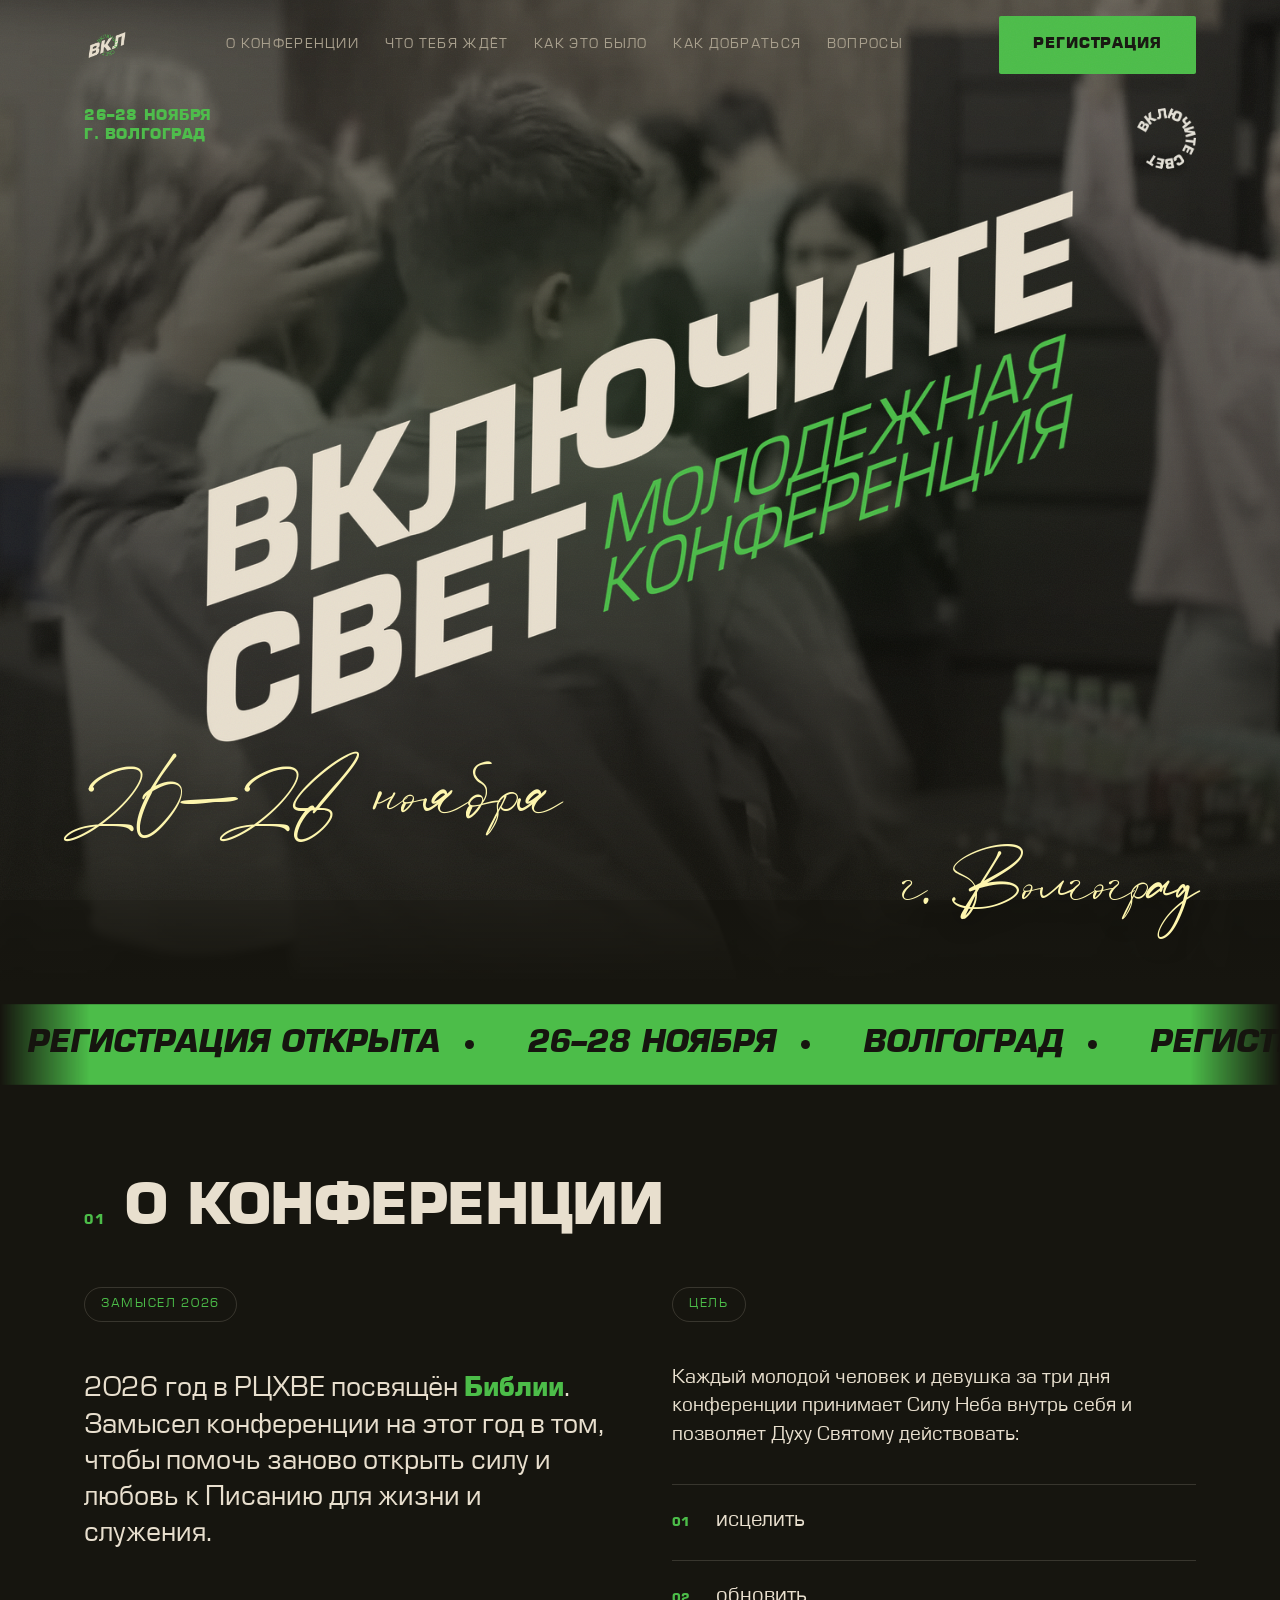
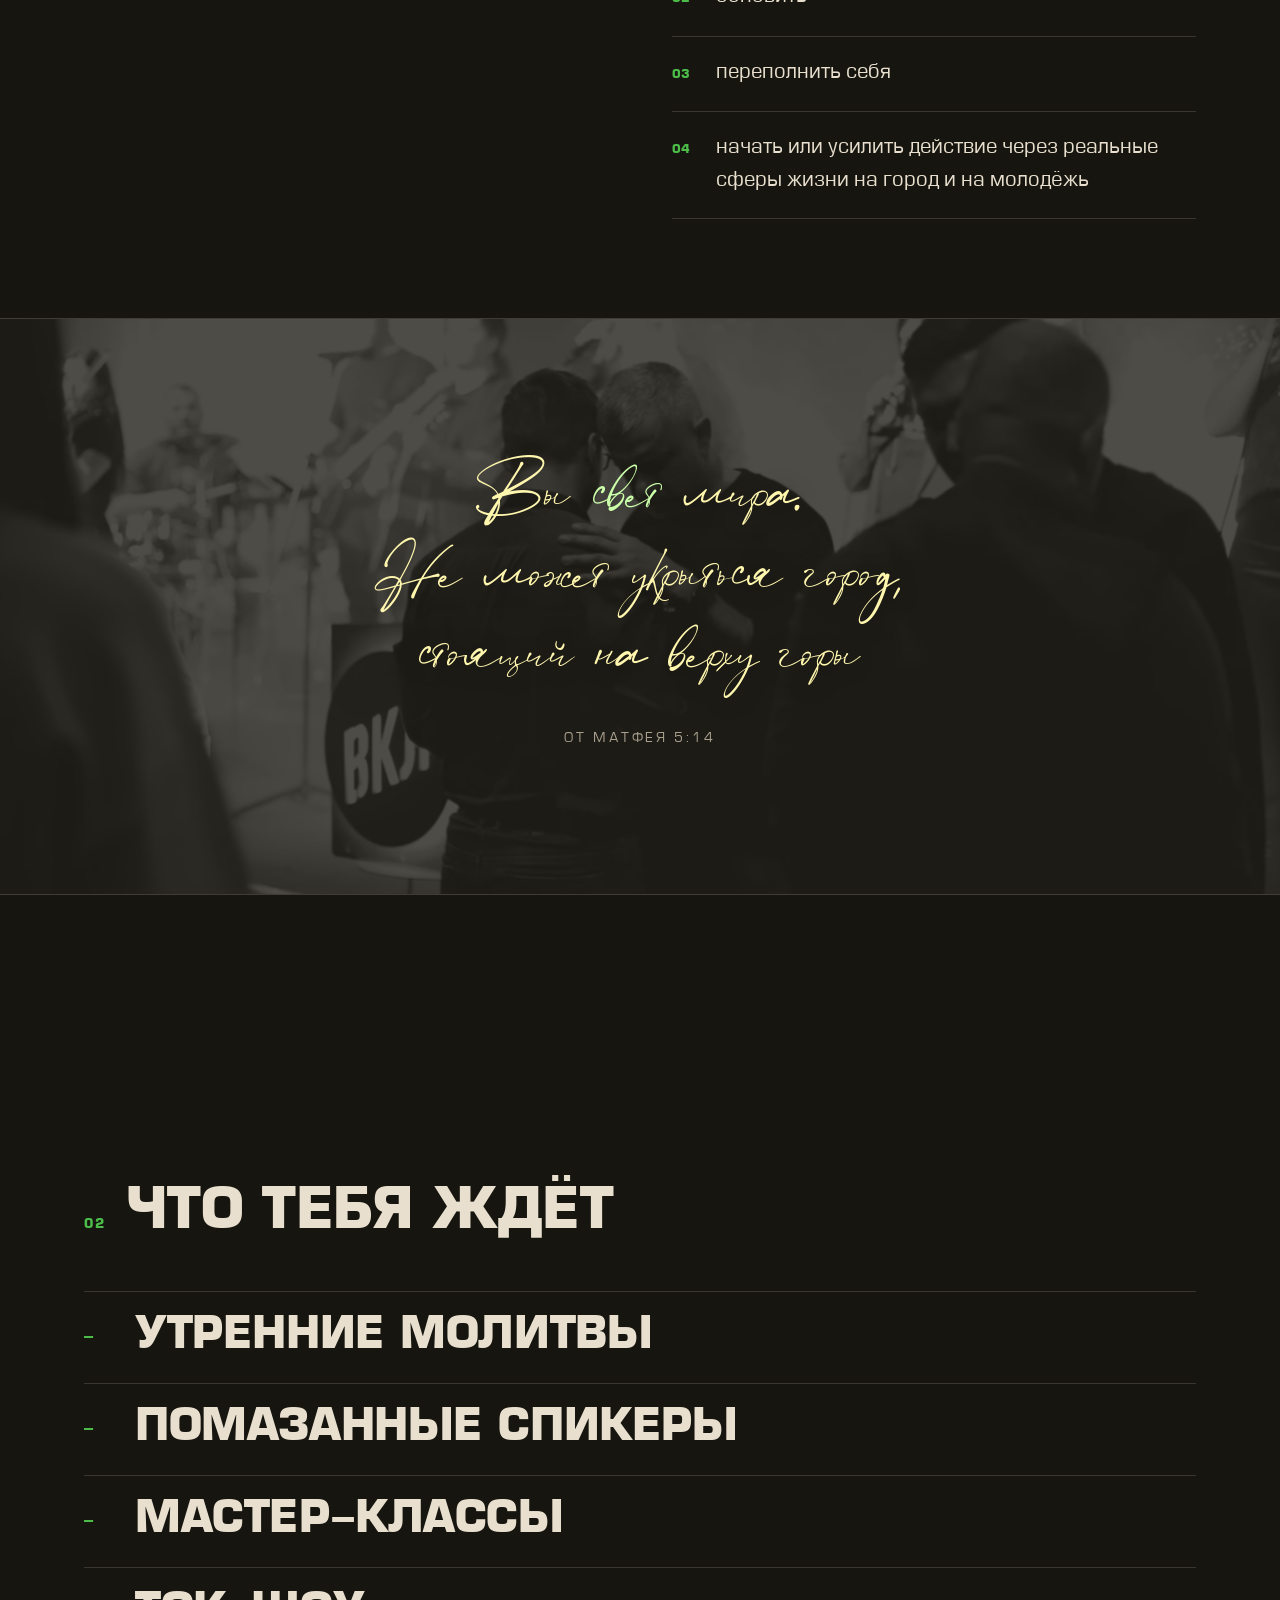
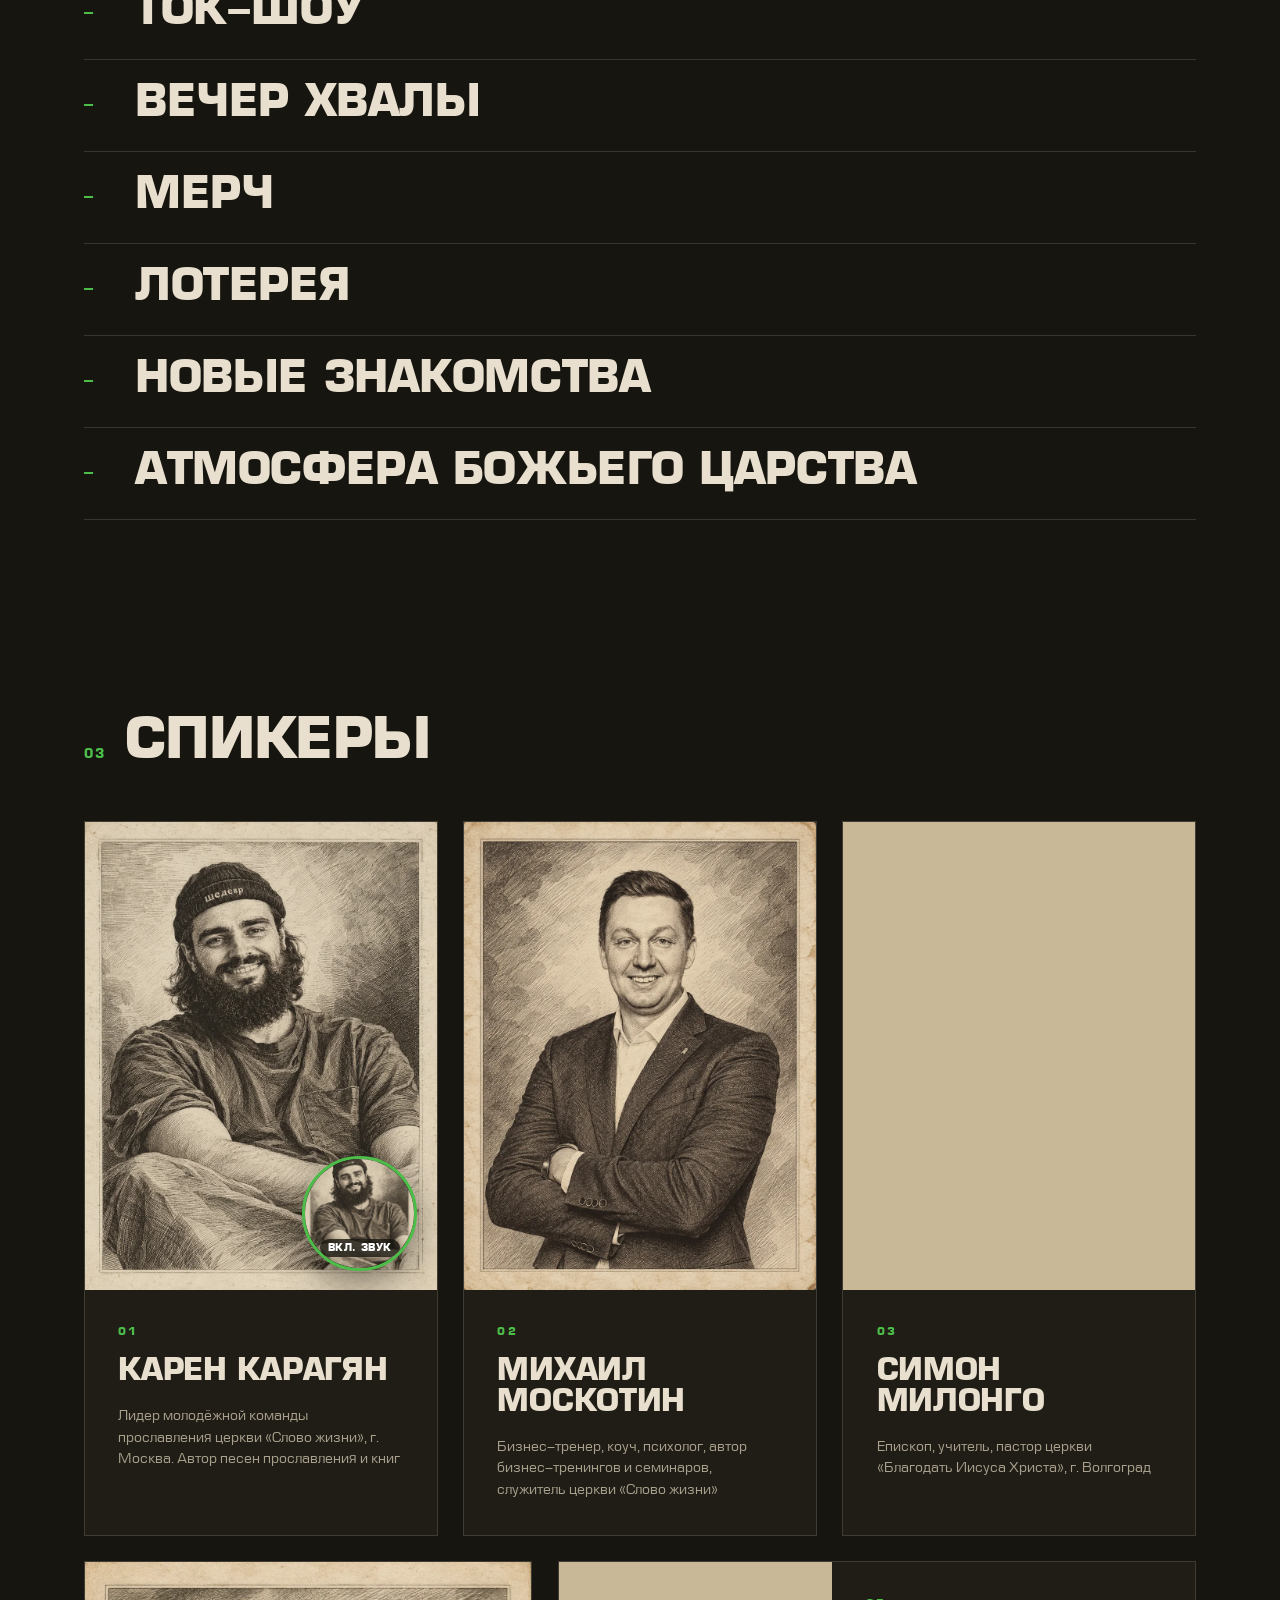
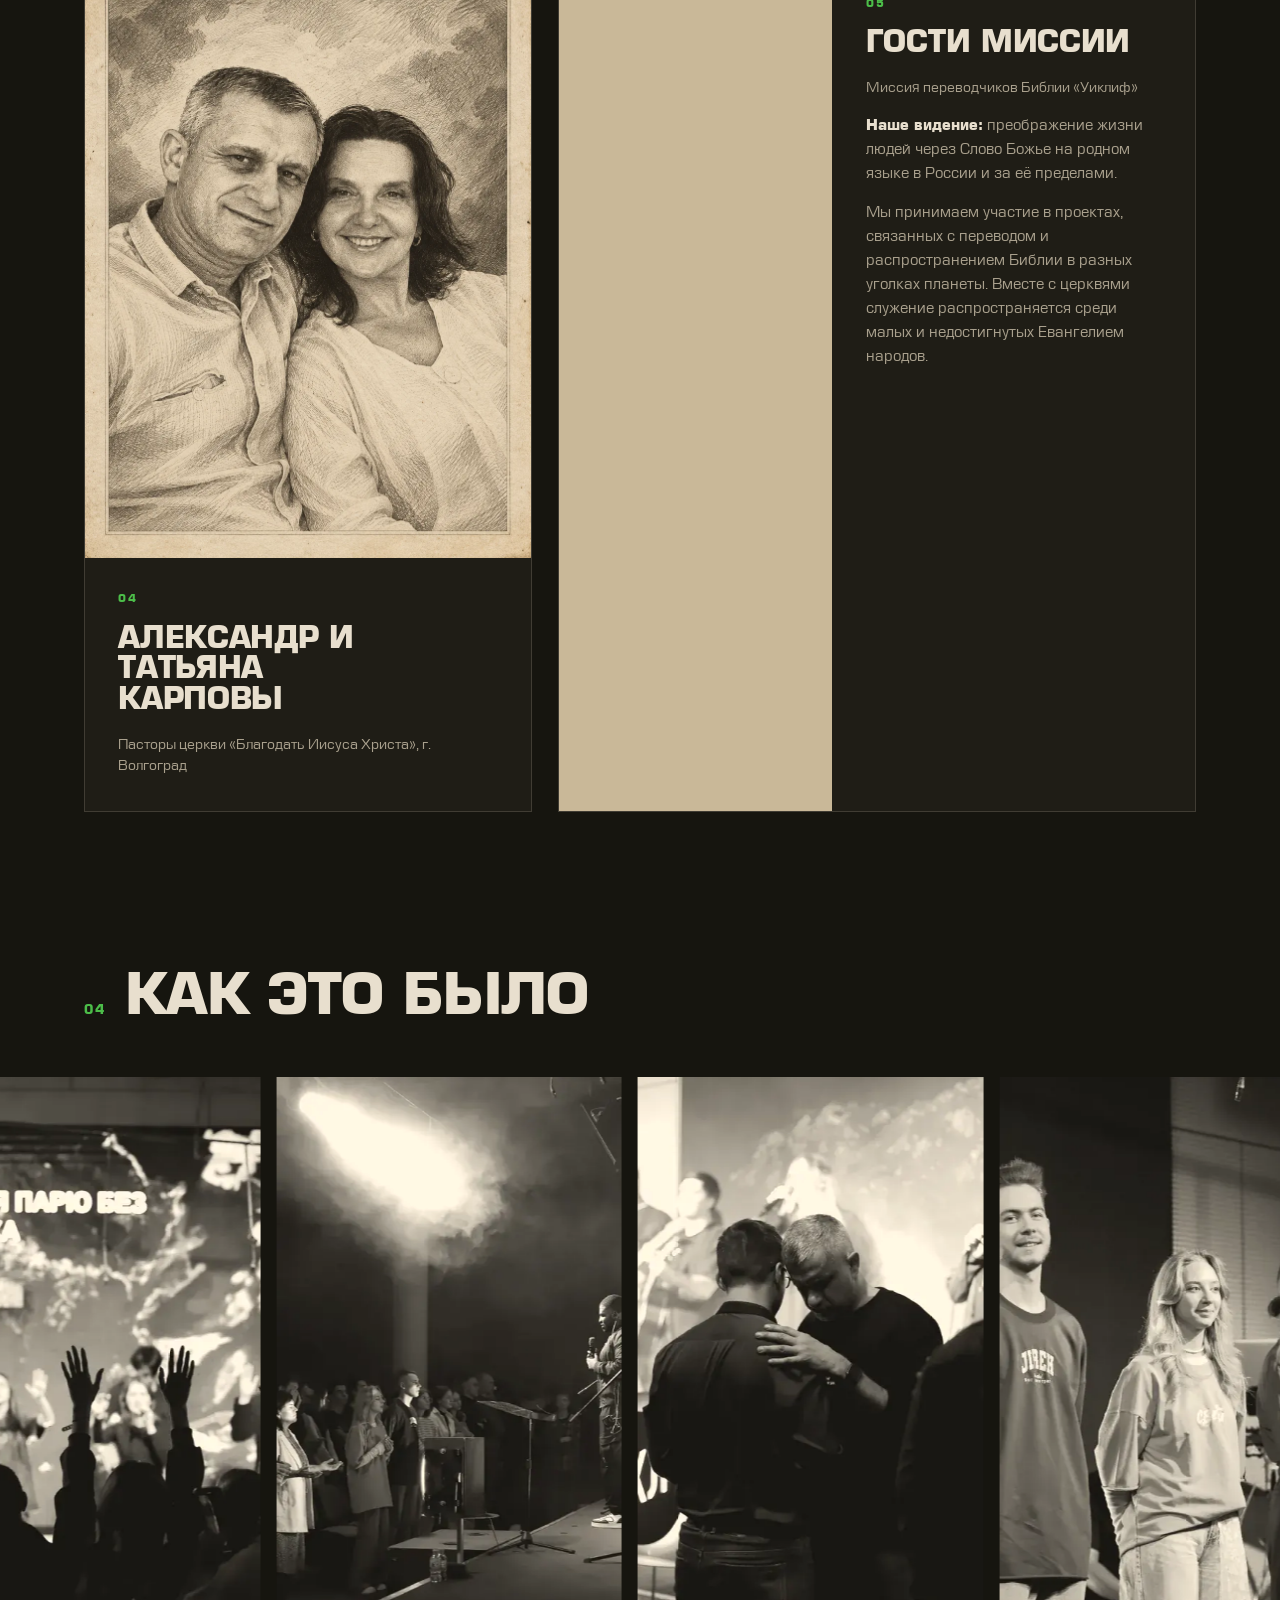
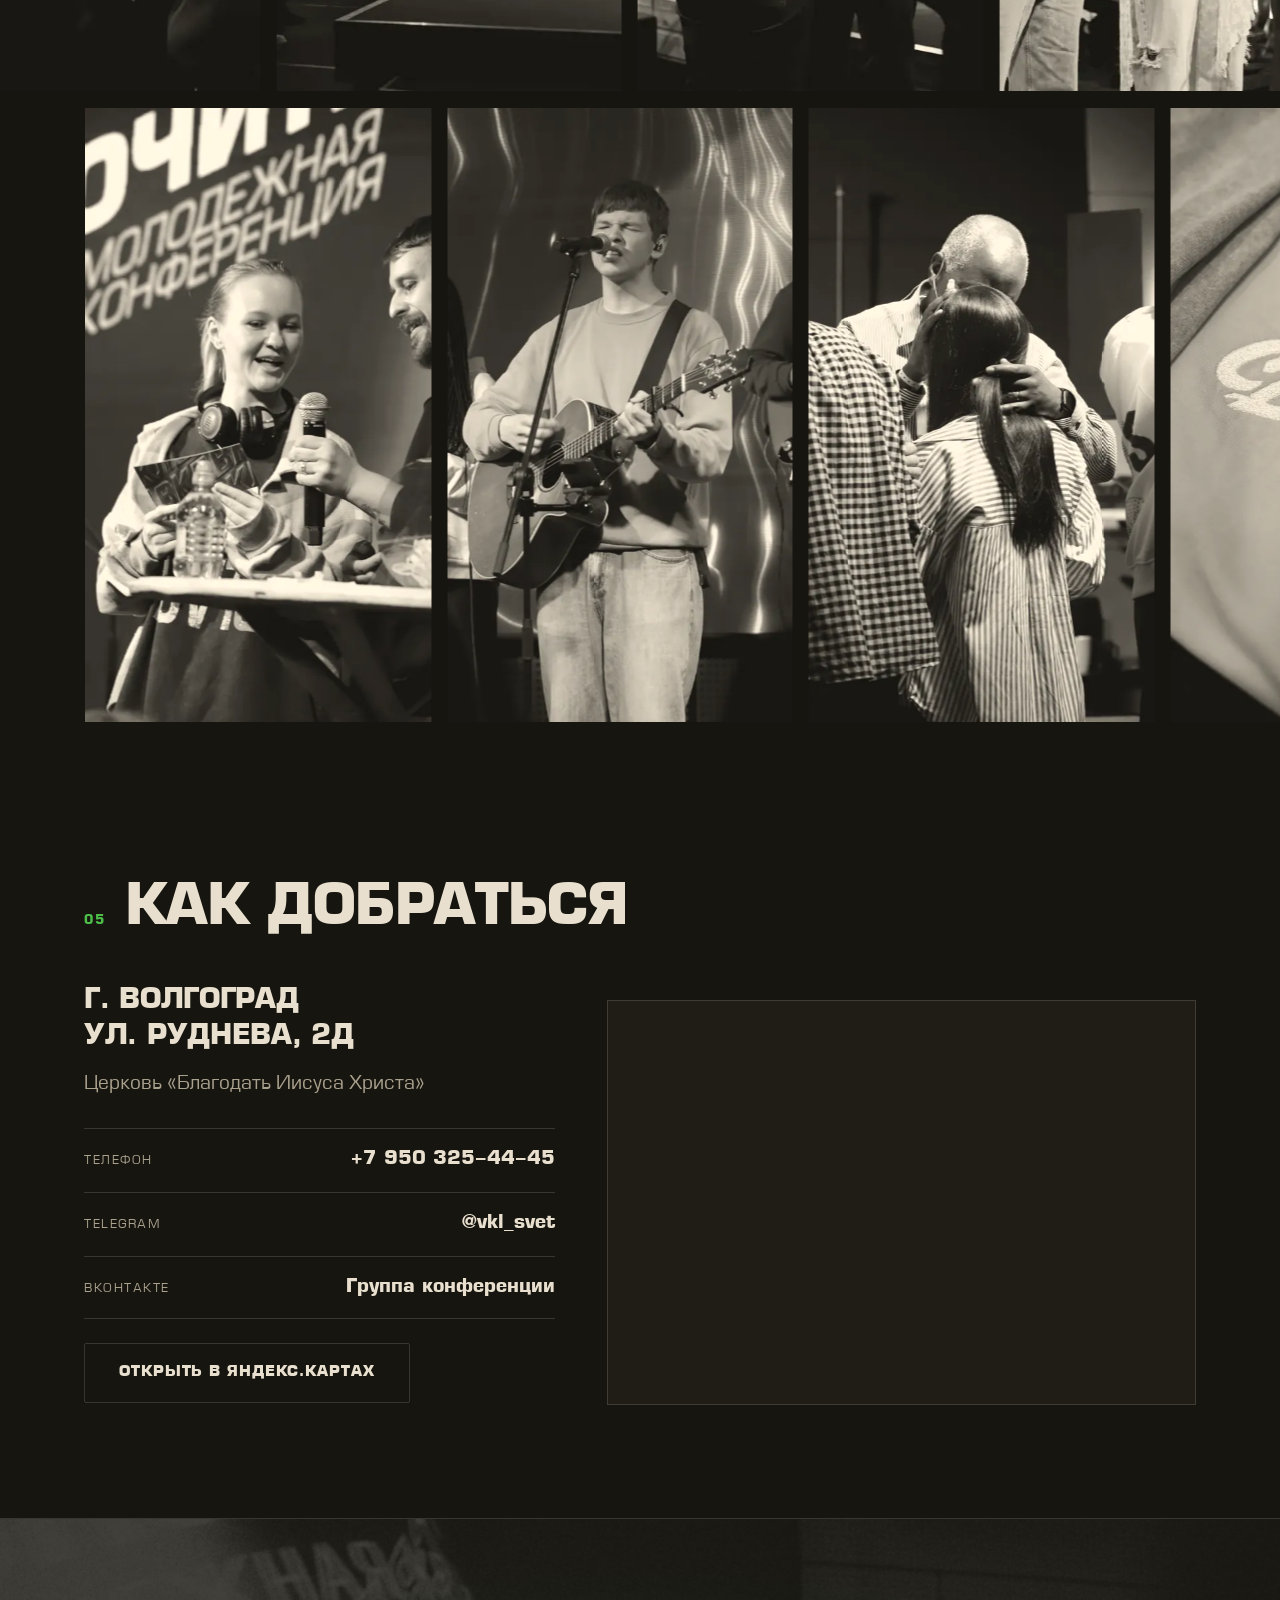
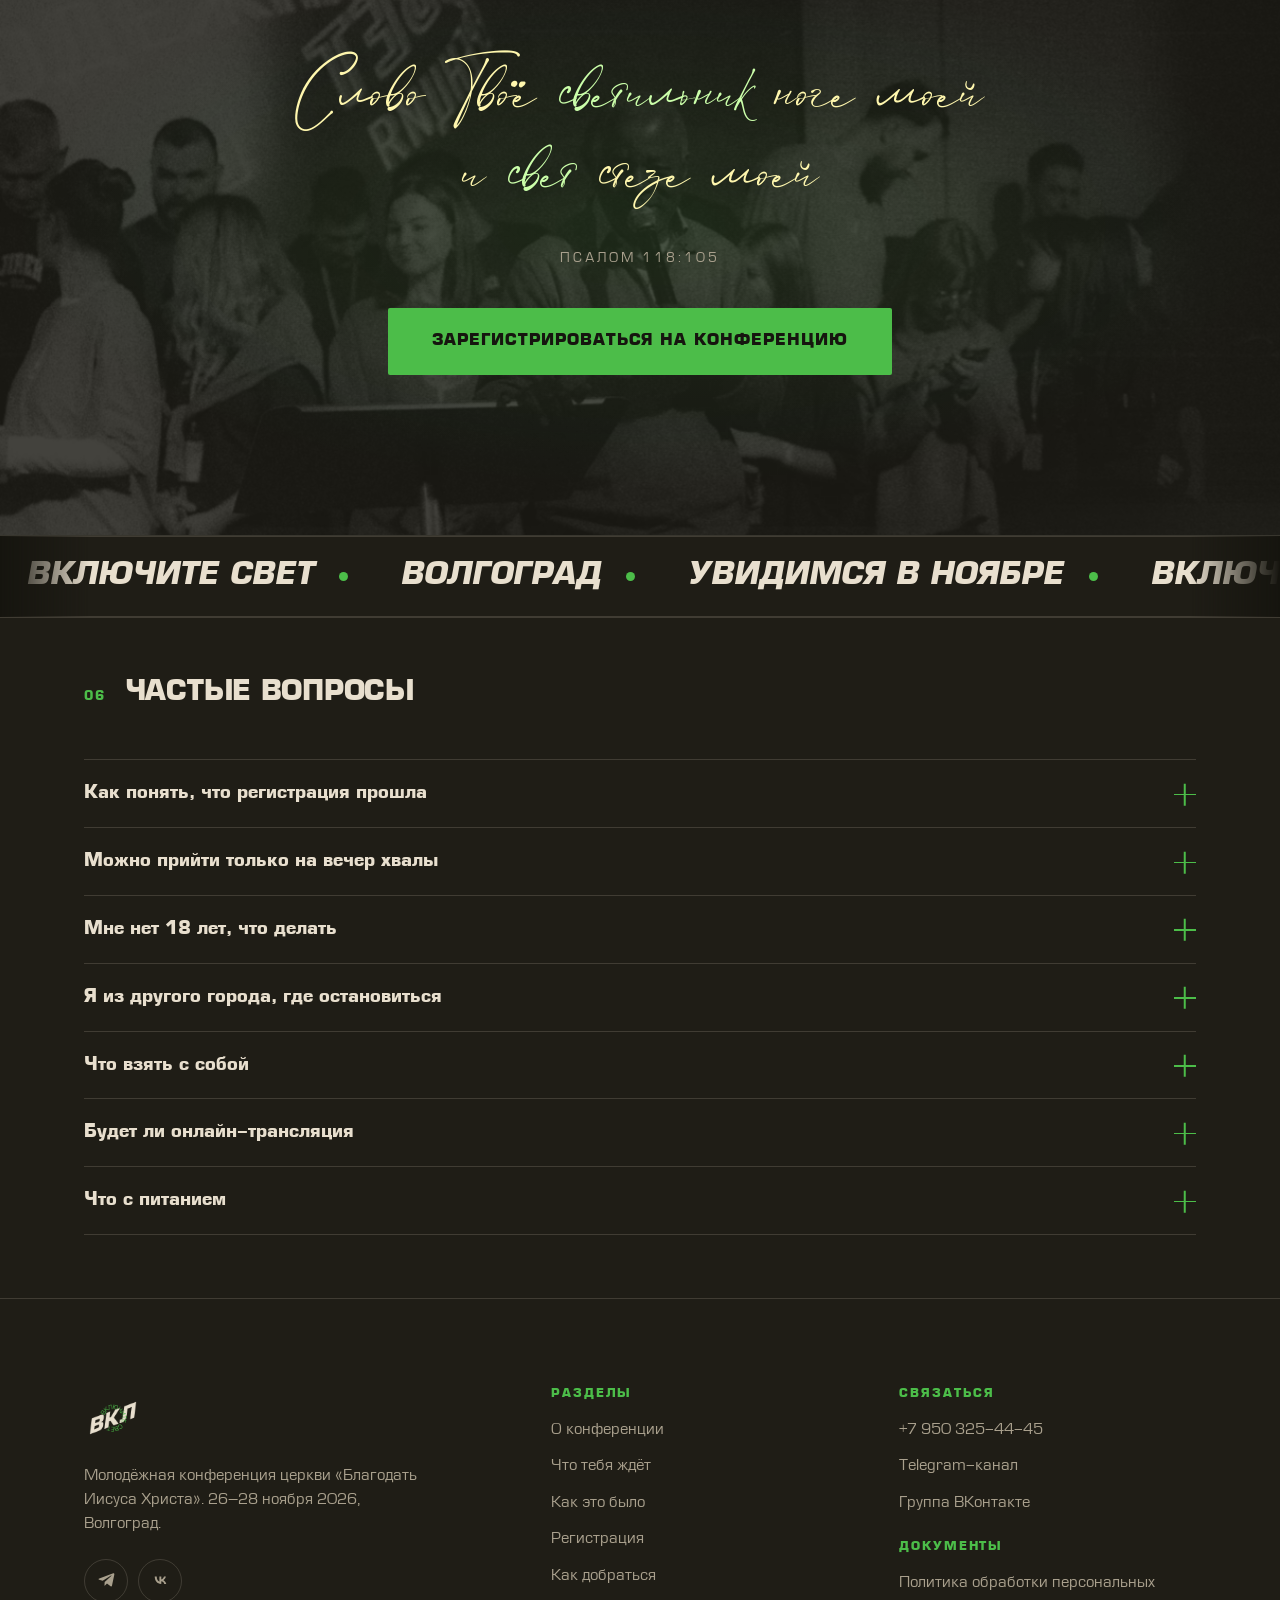
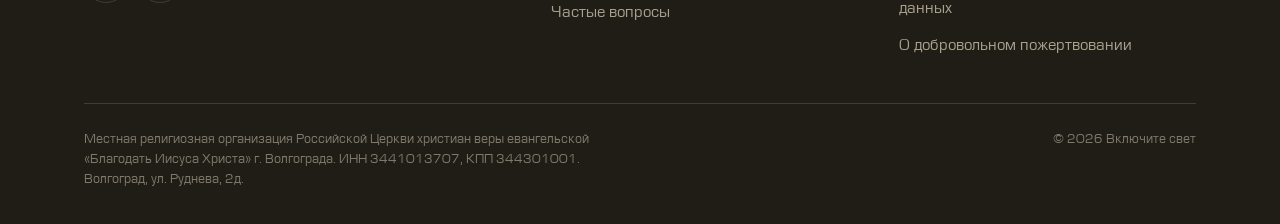
==== commit 44e5462a: "Возраст без ограничения (младше 18 — сопровождающий обязателен), кнопка оплаты по ссылке СБП, столбе" ====
--- a/index.html
+++ b/index.html
@@ -16,7 +16,7 @@
 
 <link rel="preload" href="assets/fonts/europebold.woff2" as="font" type="font/woff2" crossorigin>
 <link rel="preload" href="assets/fonts/betmo-rus.woff2" as="font" type="font/woff2" crossorigin>
-<link rel="stylesheet" href="assets/css/style.css?v=1014betmo">
+<link rel="stylesheet" href="assets/css/style.css?v=1026pay">
 </head>
 <body>
 
@@ -373,7 +373,8 @@
       <div class="q">
         <button class="q__btn" type="button">Мне нет 18 лет, что делать<span class="q__ic" aria-hidden="true"></span></button>
         <div class="q__body"><div><p>
-          Зарегистрироваться можно с 14 лет. Понадобится доверенность от родителей
+          Зарегистрироваться можно в любом возрасте. Если тебе нет 18, в анкете обязательно
+          укажи совершеннолетнего сопровождающего. Понадобится доверенность от родителей
           на совершеннолетнего сопровождающего, а самым младшим участникам ещё и согласие.
           Бланки можно скачать прямо в форме регистрации, оригиналы привозишь с собой.
         </p></div></div>
--- a/assets/css/style.css
+++ b/assets/css/style.css
@@ -2253,6 +2253,9 @@
   margin-inline: auto;
 }
 .pay__qr img { width: clamp(180px, 22vw, 240px); height: auto; display: block; }
+.pay__qrcol { display: grid; gap: 10px; justify-items: center; }
+.pay__link { width: 100%; max-width: 268px; text-align: center; }
+.pay__linkhint { margin: 0; max-width: 268px; font-size: 13px; line-height: 1.45; text-align: center; }
 .pay__qr .hint { color: #4a4438; }
 
 .pay__steps { margin: 0; padding-left: 20px; display: grid; gap: 16px; }
